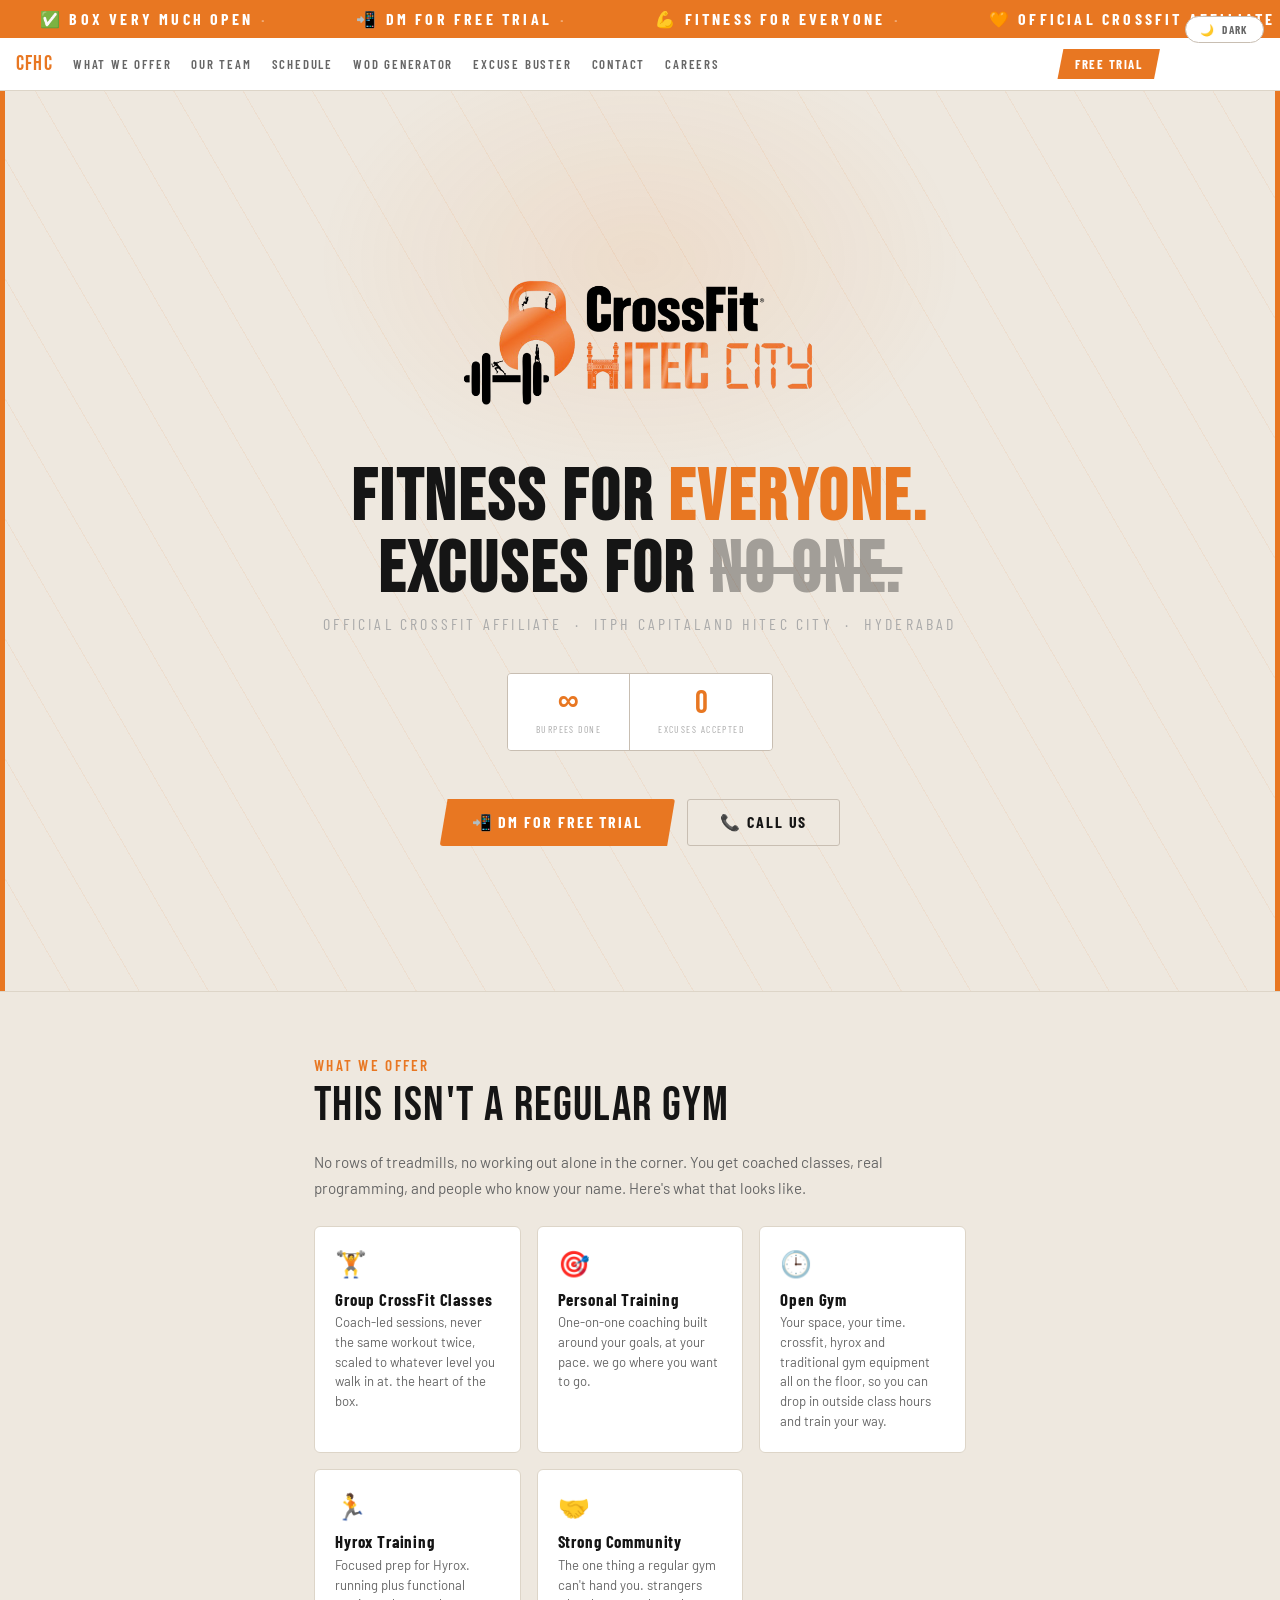
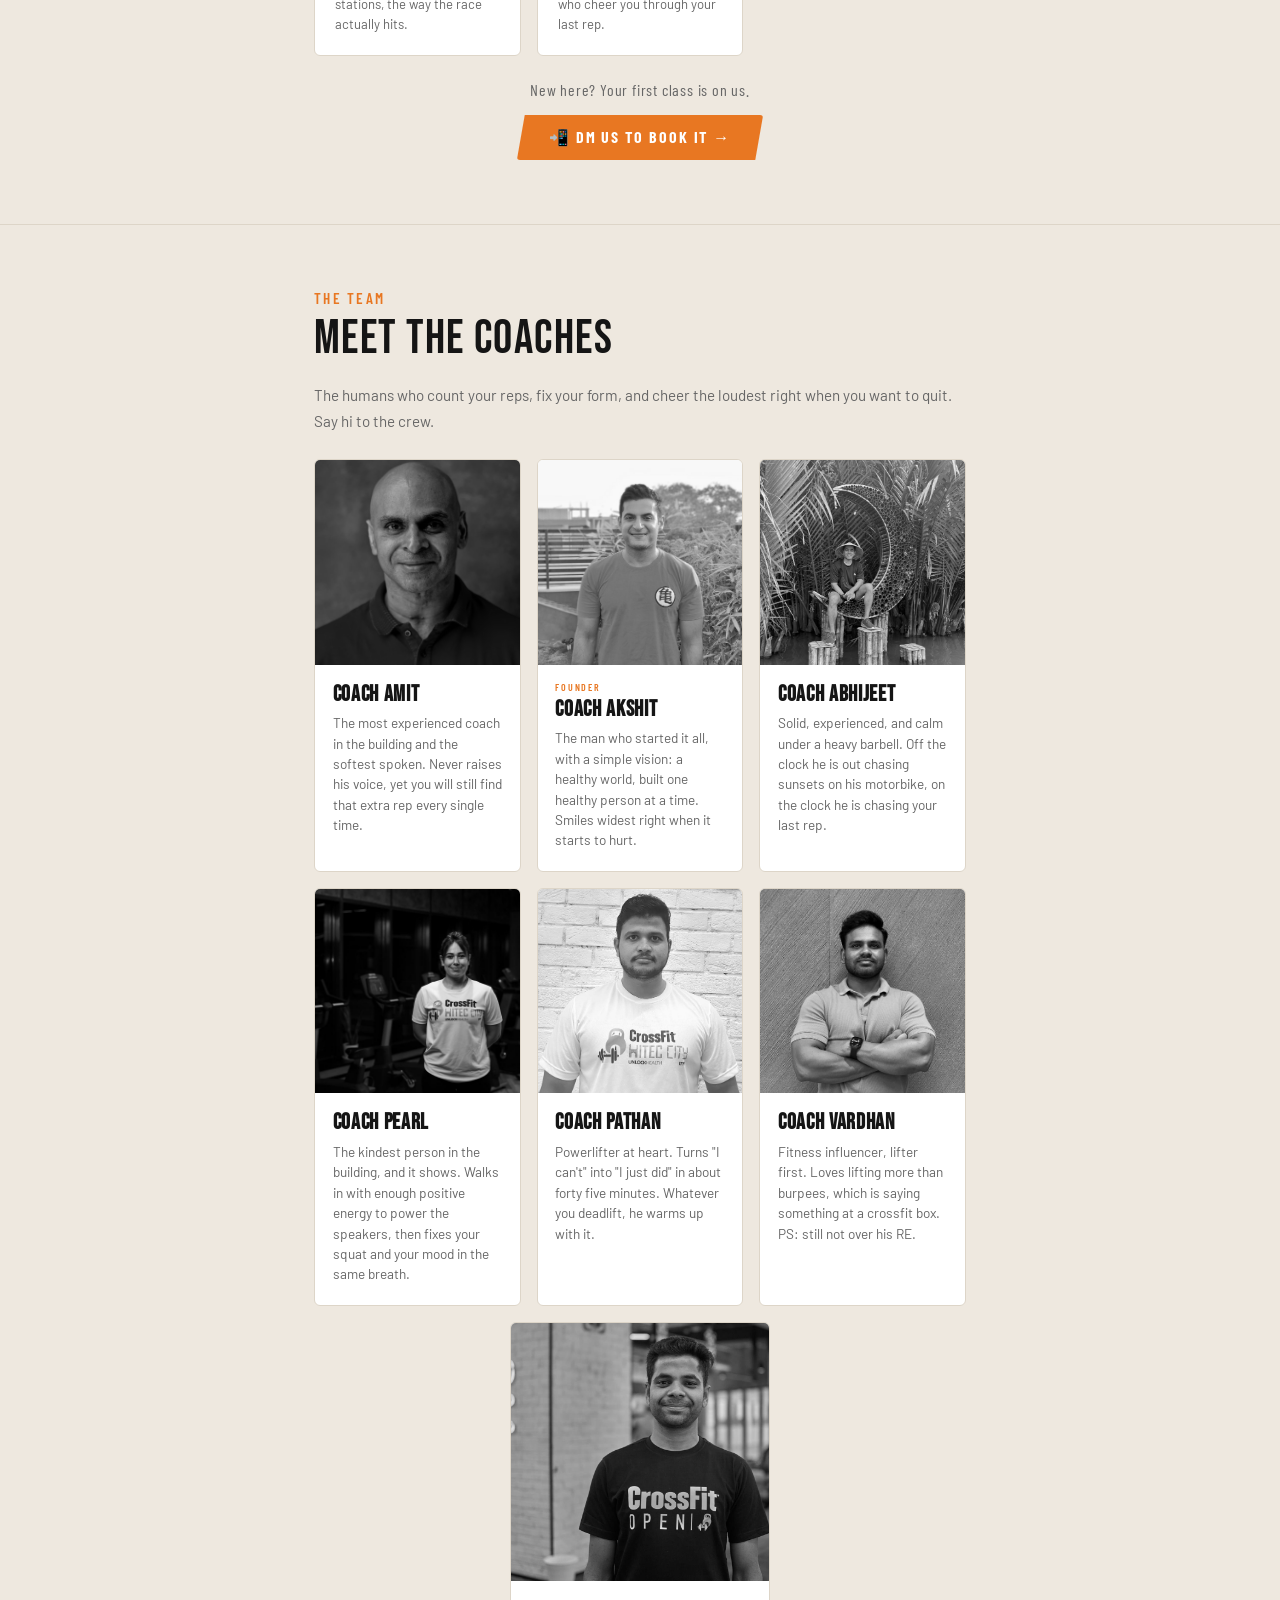
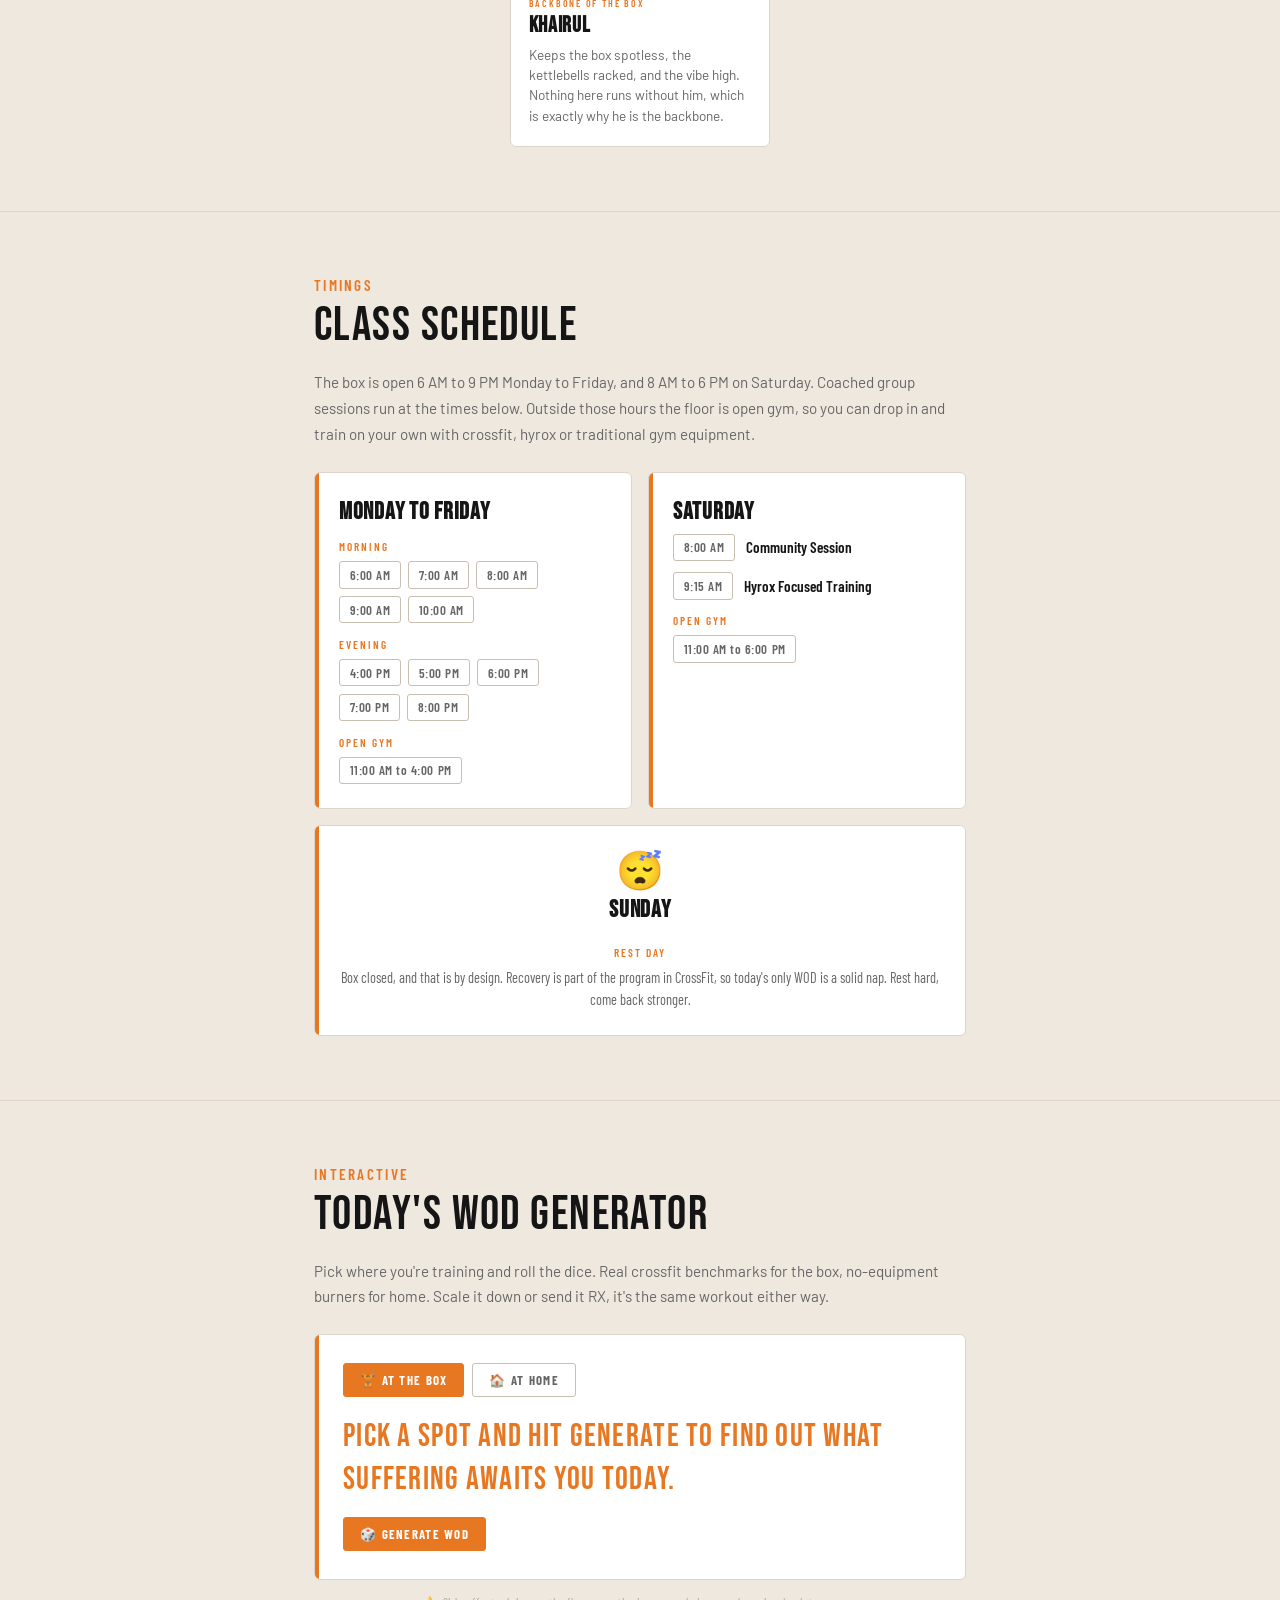
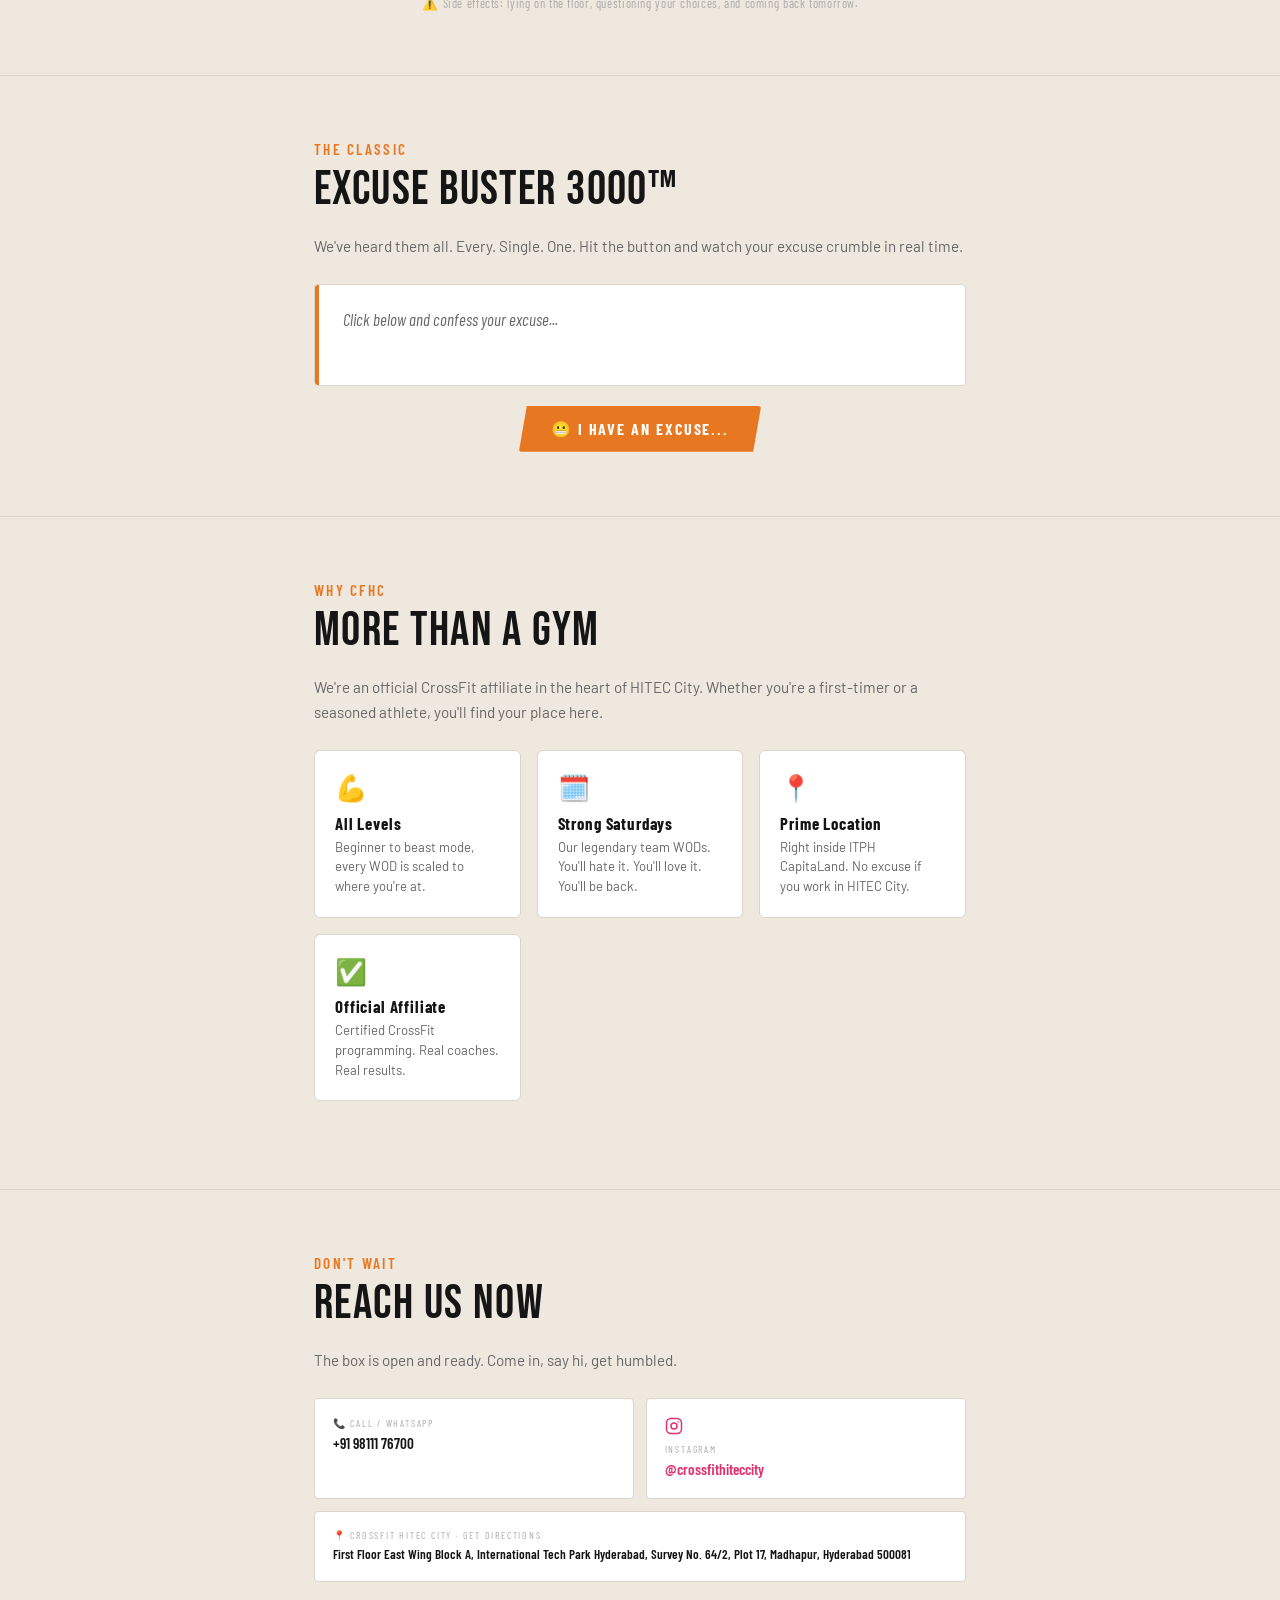
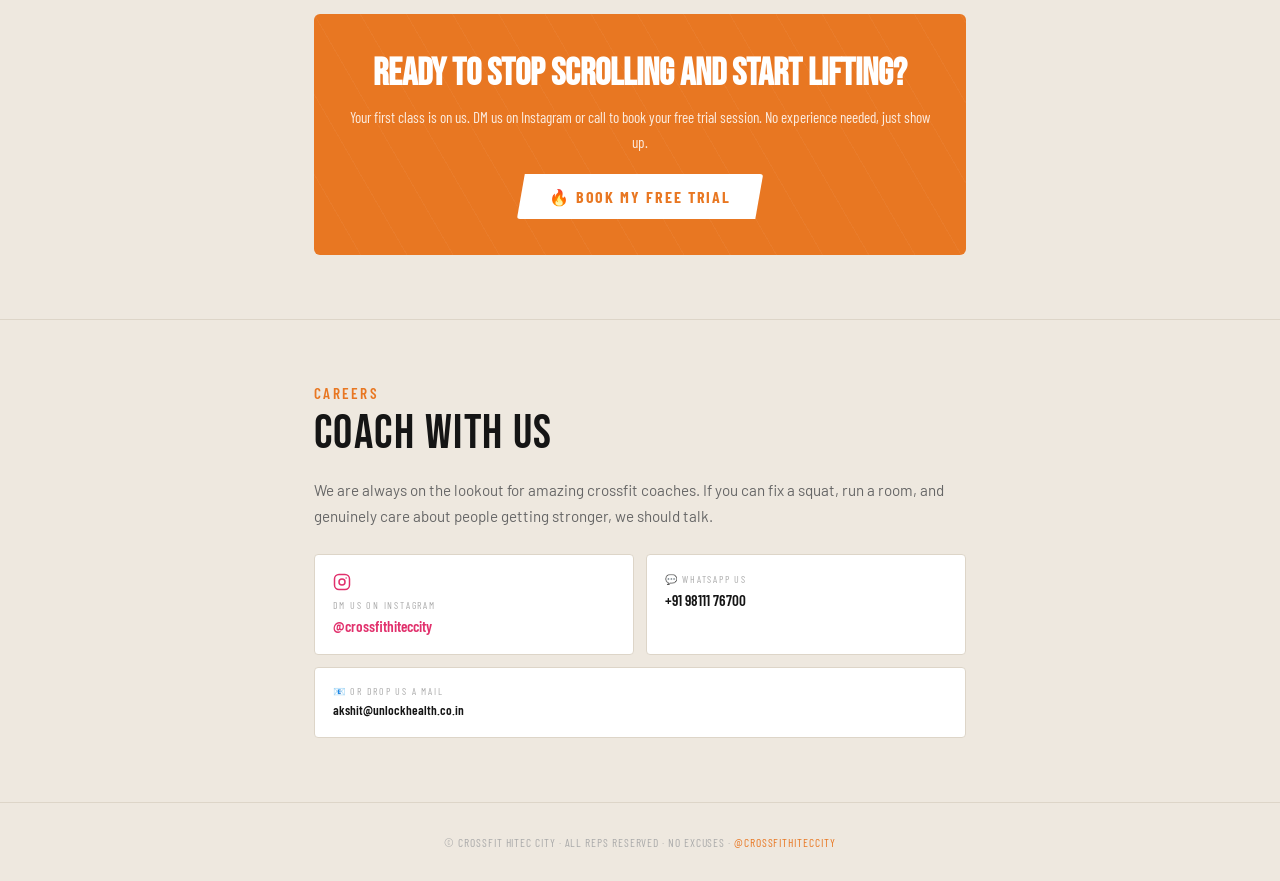
==== index.html @ c4a65413 "improve the wod generator with home vs gym and real workouts moved the workout data into its own con" ====
<!DOCTYPE html>
<html lang="en" data-theme="dark">
<head>
  <meta charset="UTF-8"/>
  <meta name="viewport" content="width=device-width, initial-scale=1.0"/>
  <title>CrossFit HITEC City</title>
  <meta name="description" content="CrossFit HITEC City is a CrossFit gym in Madhapur, Hyderabad and an official CrossFit affiliate. Coached group classes, personal training, open gym and Hyrox training. Your first class is free."/>
  <meta name="theme-color" content="#E87722"/>
  <meta name="robots" content="index, follow"/>
  <link rel="canonical" href="https://crossfithiteccity.com/"/>

  <!-- open graph, this is what shows up when the link is shared on whatsapp, instagram, facebook etc -->
  <meta property="og:type" content="website"/>
  <meta property="og:site_name" content="CrossFit HITEC City"/>
  <meta property="og:title" content="CrossFit HITEC City"/>
  <meta property="og:description" content="Official CrossFit affiliate in HITEC City, Hyderabad. Coached classes, personal training, open gym and Hyrox. Your first class is on us."/>
  <meta property="og:url" content="https://crossfithiteccity.com/"/>
  <meta property="og:image" content="https://crossfithiteccity.com/og-image.png"/>
  <meta property="og:image:width" content="1200"/>
  <meta property="og:image:height" content="630"/>
  <meta property="og:image:alt" content="CrossFit HITEC City logo with the tagline fitness for everyone, excuses for no one."/>

  <!-- twitter uses its own tags for the same thing -->
  <meta name="twitter:card" content="summary_large_image"/>
  <meta name="twitter:title" content="CrossFit HITEC City"/>
  <meta name="twitter:description" content="Official CrossFit affiliate in HITEC City, Hyderabad. Your first class is on us."/>
  <meta name="twitter:image" content="https://crossfithiteccity.com/og-image.png"/>

  <!-- favicons, the little icon in the browser tab -->
  <link rel="icon" href="favicon.ico" sizes="any"/>
  <link rel="icon" type="image/png" sizes="32x32" href="favicon-32.png"/>
  <link rel="apple-touch-icon" href="apple-touch-icon.png"/>

  <link href="https://fonts.googleapis.com/css2?family=Bebas+Neue&family=Barlow+Condensed:ital,wght@0,400;0,600;0,700;1,700&family=Barlow:wght@400;500&display=swap" rel="stylesheet"/>
  <!-- the ?v= number busts browser caches, bump it whenever css or js changes -->
  <link rel="stylesheet" href="css/styles.css?v=4"/>

  <!-- structured data so search engines understand this is a crossfit gym in hyderabad, with the address, phone and hours -->
  <script type="application/ld+json">
  {
    "@context": "https://schema.org",
    "@type": "HealthClub",
    "name": "CrossFit HITEC City",
    "description": "CrossFit HITEC City is a CrossFit gym in Madhapur, Hyderabad and an official CrossFit affiliate. Coached group classes, personal training, open gym and Hyrox training.",
    "url": "https://crossfithiteccity.com/",
    "logo": "https://crossfithiteccity.com/logos/logo.png",
    "image": "https://crossfithiteccity.com/og-image.png",
    "telephone": "+919811176700",
    "sameAs": [
      "https://instagram.com/crossfithiteccity"
    ],
    "address": {
      "@type": "PostalAddress",
      "streetAddress": "First Floor East Wing Block A, International Tech Park Hyderabad, Survey No. 64/2, Plot 17, Madhapur",
      "addressLocality": "Hyderabad",
      "addressRegion": "Telangana",
      "postalCode": "500081",
      "addressCountry": "IN"
    },
    "hasMap": "https://share.google/ez5UWl0daaJvxQwB5",
    "areaServed": "Hyderabad",
    "openingHoursSpecification": [
      {
        "@type": "OpeningHoursSpecification",
        "dayOfWeek": ["Monday", "Tuesday", "Wednesday", "Thursday", "Friday"],
        "opens": "06:00",
        "closes": "21:00"
      },
      {
        "@type": "OpeningHoursSpecification",
        "dayOfWeek": ["Saturday"],
        "opens": "08:00",
        "closes": "18:00"
      }
    ]
  }
  </script>
</head>
<body>
<canvas id="confetti"></canvas>
<div id="drops"></div>

<button class="theme-btn" id="themeBtn"><span id="themeIcon">☀️</span><span id="themeLabel">Light</span></button>

<!-- ══ TICKER ══ -->
<div class="ticker-wrap">
  <div class="ticker" id="ticker">
    <!-- JS duplicates these for seamless loop -->
  </div>
</div>

<!-- ══ NAV ══ -->
<!-- sits under the ticker and sticks to the top while you scroll -->
<nav class="site-nav" aria-label="Site">
  <div class="nav-inner">
    <a class="nav-logo" href="#">CFHC</a>
    <a class="nav-link" href="#offer">What We Offer</a>
    <a class="nav-link" href="#coaches">Our Team</a>
    <a class="nav-link" href="#schedule">Schedule</a>
    <a class="nav-link" href="#wod">WOD Generator</a>
    <a class="nav-link" href="#excuses">Excuse Buster</a>
    <a class="nav-link" href="#contact">Contact</a>
    <a class="nav-link" href="#careers">Careers</a>
    <a class="nav-cta js-trial" href="https://instagram.com/crossfithiteccity" target="_blank" rel="noopener">Free Trial</a>
  </div>
</nav>

<!-- ══ HERO ══ -->
<div class="hero">
  <div class="hero-slash-left"></div>
  <div class="hero-slash-right"></div>

  <div class="hero-inner">
    <div class="logo-wrap">
      <img src="logos/logo_without_bg.png" alt="CrossFit HITEC City"/>
    </div>

    <h1 class="hero-tagline">
      Fitness For <span class="hi">Everyone.</span><br>
      Excuses For <span class="strike">No One.</span>
    </h1>
    <p class="hero-sub">Official CrossFit Affiliate &nbsp;·&nbsp; ITPH CapitaLand HITEC City &nbsp;·&nbsp; Hyderabad</p>

    <div class="stats-bar">
      <div class="stat-item"><div class="stat-num">∞</div><div class="stat-label">Burpees Done</div></div>
      <div class="stat-item"><div class="stat-num">0</div><div class="stat-label">Excuses Accepted</div></div>
    </div>

    <div class="cta-group">
      <a class="btn-primary js-trial" href="https://instagram.com/crossfithiteccity" target="_blank" rel="noopener">📲 DM for Free Trial</a>
      <a class="btn-secondary" href="tel:+919811176700">📞 Call Us</a>
    </div>
  </div>
</div>

<div class="section-divider"></div>

<!-- ══ WHAT WE OFFER ══ -->
<!-- real stuff we actually offer. keeps the "more than a regular gym" message up top. -->
<div class="section-wrap reveal" id="offer">
  <div class="section-label">What We Offer</div>
  <h2 class="section-title">This Isn't a Regular Gym</h2>
  <p class="section-body">No rows of treadmills, no working out alone in the corner. You get coached classes, real programming, and people who know your name. Here's what that looks like.</p>
  <div class="community-grid">
    <div class="community-card"><div class="emoji">🏋️</div><h4>Group CrossFit Classes</h4><p>Coach-led sessions, never the same workout twice, scaled to whatever level you walk in at. the heart of the box.</p></div>
    <div class="community-card"><div class="emoji">🎯</div><h4>Personal Training</h4><p>One-on-one coaching built around your goals, at your pace. we go where you want to go.</p></div>
    <div class="community-card"><div class="emoji">🕒</div><h4>Open Gym</h4><p>Your space, your time. crossfit, hyrox and traditional gym equipment all on the floor, so you can drop in outside class hours and train your way.</p></div>
    <div class="community-card"><div class="emoji">🏃</div><h4>Hyrox Training</h4><p>Focused prep for Hyrox. running plus functional stations, the way the race actually hits.</p></div>
    <div class="community-card"><div class="emoji">🤝</div><h4>Strong Community</h4><p>The one thing a regular gym can't hand you. strangers who cheer you through your last rep.</p></div>
  </div>
  <p style="font-size:1rem;color:var(--text2);font-family:'Barlow Condensed',sans-serif;letter-spacing:.05em;text-align:center;margin-top:1.5rem;margin-bottom:1rem">New here? Your first class is on us.</p>
  <div style="display:flex;justify-content:center">
    <a class="btn-primary js-trial" href="https://instagram.com/crossfithiteccity" target="_blank" rel="noopener">📲 DM us to book it →</a>
  </div>
</div>

<div class="section-divider"></div>

<!-- ══ COACHES ══ -->
<!-- the team. photos live in people/coaches, greyed out by default with colour on hover. -->
<div class="section-wrap reveal" id="coaches">
  <div class="section-label">The Team</div>
  <h2 class="section-title">Meet the Coaches</h2>
  <p class="section-body">The humans who count your reps, fix your form, and cheer the loudest right when you want to quit. Say hi to the crew.</p>
  <div class="coaches-grid">
    <div class="coach-card">
      <img class="coach-photo" src="people/coaches/Coach%20Amit.jpeg" alt="Coach Amit" loading="lazy"/>
      <div class="coach-info">
        <h4 class="coach-name">Coach Amit</h4>
        <p class="coach-about">The most experienced coach in the building and the softest spoken. Never raises his voice, yet you will still find that extra rep every single time.</p>
      </div>
    </div>
    <div class="coach-card">
      <img class="coach-photo" src="people/coaches/Coach%20Akshit.jpeg" alt="Coach Akshit" loading="lazy"/>
      <div class="coach-info">
        <div class="coach-tag">Founder</div>
        <h4 class="coach-name">Coach Akshit</h4>
        <p class="coach-about">The man who started it all, with a simple vision: a healthy world, built one healthy person at a time. Smiles widest right when it starts to hurt.</p>
      </div>
    </div>
    <div class="coach-card">
      <img class="coach-photo" src="people/coaches/Coach%20Abhijeet.jpeg" alt="Coach Abhijeet" loading="lazy"/>
      <div class="coach-info">
        <h4 class="coach-name">Coach Abhijeet</h4>
        <p class="coach-about">Solid, experienced, and calm under a heavy barbell. Off the clock he is out chasing sunsets on his motorbike, on the clock he is chasing your last rep.</p>
      </div>
    </div>
    <div class="coach-card">
      <img class="coach-photo" src="people/coaches/Coach%20Pearl.jpeg" alt="Coach Pearl" loading="lazy"/>
      <div class="coach-info">
        <h4 class="coach-name">Coach Pearl</h4>
        <p class="coach-about">The kindest person in the building, and it shows. Walks in with enough positive energy to power the speakers, then fixes your squat and your mood in the same breath.</p>
      </div>
    </div>
    <div class="coach-card">
      <img class="coach-photo" src="people/coaches/Coach%20Pathan.jpeg" alt="Coach Pathan" loading="lazy"/>
      <div class="coach-info">
        <h4 class="coach-name">Coach Pathan</h4>
        <p class="coach-about">Powerlifter at heart. Turns "I can't" into "I just did" in about forty five minutes. Whatever you deadlift, he warms up with it.</p>
      </div>
    </div>
    <div class="coach-card">
      <img class="coach-photo" src="people/coaches/Coach%20Vardhan.jpeg" alt="Coach Vardhan" loading="lazy"/>
      <div class="coach-info">
        <h4 class="coach-name">Coach Vardhan</h4>
        <p class="coach-about">Fitness influencer, lifter first. Loves lifting more than burpees, which is saying something at a crossfit box. PS: still not over his RE.</p>
      </div>
    </div>
  </div>
  <!-- one support staff, khairul, the backbone of the box -->
  <div class="backbone">
    <div class="coach-card">
      <img class="coach-photo" src="people/support-staff/Khairul.jpeg" alt="Khairul" loading="lazy"/>
      <div class="coach-info">
        <div class="coach-tag">Backbone of the Box</div>
        <h4 class="coach-name">Khairul</h4>
        <p class="coach-about">Keeps the box spotless, the kettlebells racked, and the vibe high. Nothing here runs without him, which is exactly why he is the backbone.</p>
      </div>
    </div>
  </div>
</div>

<div class="section-divider"></div>

<!-- ══ SCHEDULE ══ -->
<!-- the group session timings. box hours up top, then a card per day group. -->
<div class="section-wrap reveal" id="schedule">
  <div class="section-label">Timings</div>
  <h2 class="section-title">Class Schedule</h2>
  <p class="section-body">The box is open 6 AM to 9 PM Monday to Friday, and 8 AM to 6 PM on Saturday. Coached group sessions run at the times below. Outside those hours the floor is open gym, so you can drop in and train on your own with crossfit, hyrox or traditional gym equipment.</p>
  <div class="schedule-grid">
    <div class="sched-card">
      <h4 class="sched-day">Monday to Friday</h4>
      <div class="sched-block">Morning</div>
      <div class="time-pills">
        <span class="time-pill">6:00 AM</span>
        <span class="time-pill">7:00 AM</span>
        <span class="time-pill">8:00 AM</span>
        <span class="time-pill">9:00 AM</span>
        <span class="time-pill">10:00 AM</span>
      </div>
      <div class="sched-block">Evening</div>
      <div class="time-pills">
        <span class="time-pill">4:00 PM</span>
        <span class="time-pill">5:00 PM</span>
        <span class="time-pill">6:00 PM</span>
        <span class="time-pill">7:00 PM</span>
        <span class="time-pill">8:00 PM</span>
      </div>
      <div class="sched-block">Open Gym</div>
      <div class="time-pills"><span class="time-pill">11:00 AM to 4:00 PM</span></div>
    </div>
    <div class="sched-card">
      <h4 class="sched-day">Saturday</h4>
      <div class="sched-session"><span class="time-pill">8:00 AM</span><span class="sched-session-name">Community Session</span></div>
      <div class="sched-session"><span class="time-pill">9:15 AM</span><span class="sched-session-name">Hyrox Focused Training</span></div>
      <div class="sched-block">Open Gym</div>
      <div class="time-pills"><span class="time-pill">11:00 AM to 6:00 PM</span></div>
    </div>
    <div class="sched-card sched-card--rest">
      <div class="sched-rest-emoji">😴</div>
      <h4 class="sched-day">Sunday</h4>
      <div class="sched-block">Rest Day</div>
      <p class="sched-rest-text">Box closed, and that is by design. Recovery is part of the program in CrossFit, so today's only WOD is a solid nap. Rest hard, come back stronger.</p>
    </div>
  </div>
</div>

<div class="section-divider"></div>

<!-- ══ WOD GENERATOR ══ -->
<div class="section-wrap reveal" id="wod">
  <div class="section-label">Interactive</div>
  <h2 class="section-title">Today's WOD Generator</h2>
  <p class="section-body">Pick where you're training and roll the dice. Real crossfit benchmarks for the box, no-equipment burners for home. Scale it down or send it RX, it's the same workout either way.</p>
  <div class="wod-card">
    <div class="wod-toggle" role="group" aria-label="Where are you training">
      <button class="wod-btn mode-btn hot" data-mode="gym">🏋️ At the Box</button>
      <button class="wod-btn mode-btn" data-mode="home">🏠 At Home</button>
    </div>
    <div class="wod-display" id="wodDisplay">Pick a spot and hit generate to find out what suffering awaits you today.</div>
    <div class="wod-meta" id="wodMeta"></div>
    <div class="wod-actions">
      <button class="wod-btn hot" id="genBtn">🎲 Generate WOD</button>
      <div class="wod-level" id="wodLevel" style="display:none" role="group" aria-label="Difficulty">
        <button class="wod-btn level-btn" data-level="scaled">📉 Scaled</button>
        <button class="wod-btn level-btn hot" data-level="rx">💀 RX</button>
      </div>
    </div>
  </div>
  <p style="font-size:.78rem;color:var(--text3);font-family:'Barlow Condensed',sans-serif;letter-spacing:.05em;text-align:center">⚠️ Side effects: lying on the floor, questioning your choices, and coming back tomorrow.</p>
</div>

<div class="section-divider"></div>

<!-- ══ EXCUSE BUSTER ══ -->
<div class="section-wrap reveal" id="excuses">
  <div class="section-label">The Classic</div>
  <h2 class="section-title">Excuse Buster 3000™</h2>
  <p class="section-body">We've heard them all. Every. Single. One. Hit the button and watch your excuse crumble in real time.</p>
  <div class="excuse-card">
    <div class="excuse-text" id="excuseText">Click below and confess your excuse...</div>
    <div class="reply-text" id="replyText"></div>
  </div>
  <div style="display:flex;justify-content:center">
    <button class="btn-primary" onclick="bustExcuse()">😬 I have an excuse...</button>
  </div>
</div>

<div class="section-divider"></div>

<!-- ══ COMMUNITY ══ -->
<div class="section-wrap reveal">
  <div class="section-label">Why CFHC</div>
  <h2 class="section-title">More Than a Gym</h2>
  <p class="section-body">We're an official CrossFit affiliate in the heart of HITEC City. Whether you're a first-timer or a seasoned athlete, you'll find your place here.</p>
  <div class="community-grid">
    <div class="community-card"><div class="emoji">💪</div><h4>All Levels</h4><p>Beginner to beast mode, every WOD is scaled to where you're at.</p></div>
    <div class="community-card"><div class="emoji">🗓️</div><h4>Strong Saturdays</h4><p>Our legendary team WODs. You'll hate it. You'll love it. You'll be back.</p></div>
    <div class="community-card"><div class="emoji">📍</div><h4>Prime Location</h4><p>Right inside ITPH CapitaLand. No excuse if you work in HITEC City.</p></div>
    <div class="community-card"><div class="emoji">✅</div><h4>Official Affiliate</h4><p>Certified CrossFit programming. Real coaches. Real results.</p></div>
  </div>
</div>

<div class="section-divider"></div>

<!-- ══ CONTACT ══ -->
<div class="section-wrap reveal" id="contact">
  <div class="section-label">Don't Wait</div>
  <h2 class="section-title">Reach Us Now</h2>
  <p class="section-body">The box is open and ready. Come in, say hi, get humbled.</p>
  <div class="contact-grid">
    <a class="contact-card" href="tel:+919811176700"><div class="cc-label">📞 Call / WhatsApp</div><div class="cc-value">+91 98111 76700</div></a>
    <a class="contact-card ig" href="https://instagram.com/crossfithiteccity" target="_blank" rel="noopener">
      <svg class="ig-icon" viewBox="0 0 24 24" fill="none"><rect x="2" y="2" width="20" height="20" rx="6" stroke="#E1306C" stroke-width="2"/><circle cx="12" cy="12" r="4" stroke="#E1306C" stroke-width="2"/><circle cx="17.5" cy="6.5" r="1" fill="#E1306C"/></svg>
      <div class="cc-label">Instagram</div><div class="cc-value">@crossfithiteccity</div>
    </a>
    <a class="contact-card full" href="https://share.google/ez5UWl0daaJvxQwB5" target="_blank" rel="noopener"><div class="cc-label">📍 CrossFit HITEC City · Get Directions</div><div class="cc-value">First Floor East Wing Block A, International Tech Park Hyderabad, Survey No. 64/2, Plot 17, Madhapur, Hyderabad 500081</div></a>
  </div>

  <div class="trial-box">
    <h3>Ready to Stop Scrolling and Start Lifting?</h3>
    <p>Your first class is on us. DM us on Instagram or call to book your free trial session. No experience needed, just show up.</p>
    <a class="btn-white js-trial" href="https://instagram.com/crossfithiteccity" target="_blank" rel="noopener" onclick="fireConfetti()">🔥 Book My Free Trial</a>
  </div>
</div>

<div class="section-divider"></div>

<!-- ══ CAREERS ══ -->
<div class="section-wrap reveal" id="careers">
  <div class="section-label">Careers</div>
  <h2 class="section-title">Coach With Us</h2>
  <p class="section-body">We are always on the lookout for amazing crossfit coaches. If you can fix a squat, run a room, and genuinely care about people getting stronger, we should talk.</p>
  <div class="contact-grid">
    <a class="contact-card ig" href="https://instagram.com/crossfithiteccity" target="_blank" rel="noopener">
      <svg class="ig-icon" viewBox="0 0 24 24" fill="none"><rect x="2" y="2" width="20" height="20" rx="6" stroke="#E1306C" stroke-width="2"/><circle cx="12" cy="12" r="4" stroke="#E1306C" stroke-width="2"/><circle cx="17.5" cy="6.5" r="1" fill="#E1306C"/></svg>
      <div class="cc-label">DM us on Instagram</div><div class="cc-value">@crossfithiteccity</div>
    </a>
    <a class="contact-card" href="https://wa.me/919811176700"><div class="cc-label">💬 WhatsApp us</div><div class="cc-value">+91 98111 76700</div></a>
    <a class="contact-card full" href="mailto:akshit@unlockhealth.co.in"><div class="cc-label">📧 Or drop us a mail</div><div class="cc-value">akshit@unlockhealth.co.in</div></a>
  </div>
</div>

<footer>© CrossFit HITEC City · All Reps Reserved · No Excuses · <a href="https://instagram.com/crossfithiteccity" target="_blank">@crossfithiteccity</a></footer>

<!-- ══ TRIAL MODAL ══ -->
<!-- pops up when any free trial button is clicked, lets people pick instagram or whatsapp -->
<div class="modal-overlay" id="trialModal" hidden>
  <div class="modal-card">
    <button class="modal-close" aria-label="Close">✕</button>
    <h3>Book Your Free Trial</h3>
    <p>Pick whichever is easier. We reply on both, fast.</p>
    <a class="modal-btn ig" href="https://instagram.com/crossfithiteccity" target="_blank" rel="noopener">📲 DM on Instagram</a>
    <a class="modal-btn wa" href="https://wa.me/919811176700?text=Hi!%20I%20want%20to%20book%20my%20free%20trial%20class%20at%20CrossFit%20HITEC%20City." target="_blank" rel="noopener">💬 WhatsApp Us</a>
  </div>
</div>

<script src="js/wods.js?v=1"></script>
<script src="js/main.js?v=3"></script>
</body>
</html>
---- css/styles.css ----
*,*::before,*::after{box-sizing:border-box;margin:0;padding:0}

:root{--orange:#E87722;--orange-dim:rgba(232,119,34,0.18);--orange-glow:rgba(232,119,34,0.10)}

[data-theme="dark"]{
  --bg:#070707;--bg2:#111;--bg3:#181818;
  --border:#222;--border2:#333;
  --text:#F2F2F2;--text2:#888;--text3:#444;
  /* subtle pale panel behind logo so it reads on dark backgrounds */
  --logo-wrap-bg:linear-gradient(180deg, rgba(255,255,255,0.07), rgba(255,255,255,0.035));
  --logo-wrap-border:rgba(255,255,255,0.09);
  --logo-wrap-r:6px;
  --card-hover-bg:rgba(232,119,34,0.07);
  --ticker-bg:#E87722;--ticker-text:#fff;
  --slash-color:rgba(232,119,34,0.06);
  --orange-glow:rgba(232,119,34,0.18);
}
[data-theme="light"]{
  --bg:#EEE8DF;--bg2:#fff;--bg3:#f5f0ea;
  --border:#DDD5C8;--border2:#C8BEB2;
  --text:#151515;--text2:#666;--text3:#AAA;
  --logo-wrap-bg:transparent;--logo-wrap-r:14px;
  --card-hover-bg:rgba(232,119,34,0.06);
  --ticker-bg:#E87722;--ticker-text:#fff;
  --slash-color:rgba(232,119,34,0.08);
}

html{scroll-behavior:smooth}
body{background:var(--bg);color:var(--text);font-family:'Barlow',sans-serif;min-height:100vh;overflow-x:hidden;transition:background .3s,color .3s}

/* ── THEME BTN ── */
.theme-btn{position:fixed;top:1rem;right:1rem;z-index:300;background:var(--bg2);border:1px solid var(--border2);border-radius:50px;padding:.35rem .9rem;cursor:pointer;display:flex;align-items:center;gap:.4rem;font-family:'Barlow Condensed',sans-serif;font-size:.7rem;font-weight:700;letter-spacing:.12em;text-transform:uppercase;color:var(--text2);transition:border-color .2s,color .2s,background .3s}
.theme-btn:hover{border-color:var(--orange);color:var(--orange)}

/* ── NAV ── */
/* sits under the ticker and sticks to the top of the screen while you scroll.
   the floating theme button sits on top of it, so the inner row leaves room on the right */
.site-nav{position:sticky;top:0;z-index:250;background:var(--bg2);border-bottom:1px solid var(--border);transition:background .3s,border-color .3s}
.nav-inner{display:flex;align-items:center;gap:1.25rem;padding:.7rem 1rem;padding-right:7.5rem;overflow-x:auto;white-space:nowrap;-webkit-overflow-scrolling:touch;scrollbar-width:none}
.nav-inner::-webkit-scrollbar{display:none}
.nav-logo{font-family:'Bebas Neue',sans-serif;font-size:1.3rem;line-height:1;color:var(--orange);text-decoration:none;letter-spacing:.06em}
.nav-link{font-family:'Barlow Condensed',sans-serif;font-size:.8rem;font-weight:600;letter-spacing:.14em;text-transform:uppercase;color:var(--text2);text-decoration:none;transition:color .2s}
.nav-link:hover{color:var(--orange)}
.nav-cta{margin-left:auto;background:var(--orange);color:#fff;font-family:'Barlow Condensed',sans-serif;font-size:.8rem;font-weight:700;letter-spacing:.12em;text-transform:uppercase;padding:.45rem 1.1rem;text-decoration:none;clip-path:polygon(6px 0%,100% 0%,calc(100% - 6px) 100%,0% 100%);transition:background .2s}
.nav-cta:hover{background:#c45e0e}

/* ── TICKER ── */
.ticker-wrap{background:var(--ticker-bg);overflow:hidden;width:100%;padding:.55rem 0;position:relative;z-index:10}
.ticker{display:flex;width:max-content;animation:ticker-scroll 45s linear infinite}
.ticker-item{font-family:'Barlow Condensed',sans-serif;font-size:1rem;font-weight:700;letter-spacing:.2em;text-transform:uppercase;color:var(--ticker-text);padding:0 2.5rem;white-space:nowrap}
.ticker-sep{color:rgba(255,255,255,0.4);padding:0 .5rem}
@keyframes ticker-scroll{0%{transform:translateX(0)}100%{transform:translateX(-50%)}}

/* ── HERO ── */
.hero{min-height:100vh;display:flex;flex-direction:column;align-items:center;justify-content:center;padding:5rem 1.5rem 4rem;text-align:center;position:relative;overflow:hidden}

/* diagonal slash bg */
.hero::before{content:'';position:absolute;inset:0;background:repeating-linear-gradient(60deg,var(--slash-color) 0px,var(--slash-color) 1px,transparent 1px,transparent 60px);pointer-events:none;z-index:0}
/* orange glow blob */
.hero::after{content:'';position:absolute;top:-10%;left:50%;transform:translateX(-50%);width:760px;height:520px;background:radial-gradient(ellipse,var(--orange-glow) 0%,transparent 60%);pointer-events:none;z-index:0}

/* orange side-slash accent */
.hero-slash-left{position:absolute;left:0;top:0;bottom:0;width:5px;background:var(--orange);z-index:1}
.hero-slash-right{position:absolute;right:0;top:0;bottom:0;width:5px;background:var(--orange);z-index:1}

.hero-inner{position:relative;z-index:2;display:flex;flex-direction:column;align-items:center}

.logo-wrap{width:min(420px,85vw);margin-bottom:2rem;background:var(--logo-wrap-bg);border-radius:var(--logo-wrap-r);padding:.5rem;transition:background .3s,border-radius .3s}
.logo-wrap{border:1px solid var(--logo-wrap-border);box-shadow:none;display:inline-block}
.logo-wrap img{width:100%;height:auto;display:block;filter:none;transition:transform .25s}
/* removed shadows; keep subtle hover lift if desired */
.logo-wrap:hover img{transform:translateY(-3px);filter:none}


.hero-tagline{font-family:'Bebas Neue',sans-serif;font-size:clamp(2.2rem,7vw,4.5rem);letter-spacing:.04em;color:var(--text);margin-bottom:.4rem;line-height:1}
.hero-tagline .hi{color:var(--orange)}
.hero-tagline .strike{text-decoration:line-through;opacity:.35}

.hero-sub{font-family:'Barlow Condensed',sans-serif;font-size:clamp(.8rem,2vw,1rem);letter-spacing:.2em;text-transform:uppercase;color:var(--text3);margin-bottom:2.5rem}

/* ── STATS ── */
.stats-bar{display:flex;gap:0;flex-wrap:wrap;justify-content:center;margin-bottom:3rem;border:1px solid var(--border2);border-radius:4px;overflow:hidden}
.stat-item{display:flex;flex-direction:column;align-items:center;gap:.2rem;padding:.9rem 1.75rem;border-right:1px solid var(--border2);background:var(--bg2);transition:background .3s}
.stat-item:last-child{border-right:none}
.stat-item:hover{background:var(--bg3)}
.stat-num{font-family:'Bebas Neue',sans-serif;font-size:2rem;color:var(--orange);line-height:1}
.stat-label{font-family:'Barlow Condensed',sans-serif;font-size:.6rem;letter-spacing:.15em;text-transform:uppercase;color:var(--text3)}
@media(max-width:480px){.stats-bar{border:none;gap:.5rem}.stat-item{border:1px solid var(--border2);border-radius:4px;padding:.75rem 1.25rem}.stat-item:last-child{border-right:1px solid var(--border2)}}

/* ── CTA ── */
.cta-group{display:flex;gap:.75rem;flex-wrap:wrap;justify-content:center}
.btn-primary{background:var(--orange);color:#fff;font-family:'Barlow Condensed',sans-serif;font-size:1rem;font-weight:700;letter-spacing:.12em;text-transform:uppercase;padding:.8rem 2rem;border-radius:3px;text-decoration:none;border:none;cursor:pointer;transition:background .2s,transform .15s;display:inline-flex;align-items:center;gap:.5rem;clip-path:polygon(8px 0%,100% 0%,calc(100% - 8px) 100%,0% 100%)}
.btn-primary:hover{background:#c45e0e;transform:translateY(-2px)}
.btn-secondary{background:transparent;color:var(--text);border:1px solid var(--border2);font-family:'Barlow Condensed',sans-serif;font-size:1rem;font-weight:700;letter-spacing:.12em;text-transform:uppercase;padding:.8rem 2rem;border-radius:3px;text-decoration:none;cursor:pointer;transition:border-color .2s,color .2s,transform .15s;display:inline-flex;align-items:center;gap:.5rem}
.btn-secondary:hover{border-color:var(--orange);color:var(--orange);transform:translateY(-2px)}

/* ── SECTION ── */
/* scroll-margin keeps anchored sections from hiding under the fixed nav */
.section-wrap{padding:4rem 1.5rem;max-width:700px;margin:0 auto;scroll-margin-top:56px}
.section-label{font-family:'Barlow Condensed',sans-serif;font-size:clamp(.85rem,2.2vw,.95rem);font-weight:600;letter-spacing:.15em;text-transform:uppercase;color:var(--orange);margin-bottom:.5rem}
/* weight 400 because the titles are real h2s now and bebas has no bold, so the browser would fake one */
.section-title{font-family:'Bebas Neue',sans-serif;font-weight:400;font-size:clamp(2rem,6vw,3rem);letter-spacing:.03em;line-height:1;margin-bottom:1.25rem}
.section-body{color:var(--text2);font-size:.95rem;line-height:1.7;margin-bottom:1.5rem}
.section-divider{width:100%;height:1px;background:var(--border);margin:0}

/* ── WOD GENERATOR ── */
.wod-card{background:var(--bg2);border:1px solid var(--border);border-radius:6px;padding:1.75rem;margin-bottom:1rem;transition:background .3s,border-color .3s;position:relative;overflow:hidden}
.wod-card::before{content:'';position:absolute;left:0;top:0;bottom:0;width:4px;background:var(--orange)}
/* box vs home toggle sits above the workout */
.wod-toggle{display:flex;gap:.5rem;margin-bottom:1.1rem}
.wod-display{min-height:4rem;display:flex;flex-direction:column;justify-content:center;gap:.4rem;transition:opacity .2s}
/* the placeholder prompt (plain text, no spans) reads in bebas orange like a cue */
.wod-display{font-family:'Bebas Neue',sans-serif;font-size:clamp(1.4rem,4vw,2rem);color:var(--orange);letter-spacing:.04em;line-height:1.35}
.wod-name{font-family:'Bebas Neue',sans-serif;font-size:clamp(1.5rem,4.5vw,2.1rem);color:var(--orange);letter-spacing:.04em;line-height:1}
.wod-format{font-family:'Barlow Condensed',sans-serif;font-size:.78rem;font-weight:600;letter-spacing:.14em;text-transform:uppercase;color:var(--text2)}
.wod-moves{font-family:'Barlow',sans-serif;font-size:1rem;color:var(--text);line-height:1.5}
.wod-meta{margin-top:.75rem;font-family:'Barlow Condensed',sans-serif;font-size:.8rem;letter-spacing:.1em;color:var(--text2);text-transform:uppercase}
.wod-meta span{color:var(--orange);margin-right:.5rem}
.wod-actions{display:flex;gap:.6rem;margin-top:1rem;flex-wrap:wrap;align-items:center}
.wod-level{display:inline-flex;gap:.5rem}
.wod-btn{background:transparent;border:1px solid var(--border2);color:var(--text2);font-family:'Barlow Condensed',sans-serif;font-size:.8rem;font-weight:700;letter-spacing:.1em;text-transform:uppercase;padding:.5rem 1rem;border-radius:3px;cursor:pointer;transition:all .2s}
.wod-btn:hover{border-color:var(--orange);color:var(--orange)}
.wod-btn.hot{background:var(--orange);border-color:var(--orange);color:#fff}

/* ── EXCUSE ── */
.excuse-card{background:var(--bg2);border:1px solid var(--border);border-radius:4px;padding:1.5rem 1.75rem;margin-bottom:1.25rem;transition:background .3s;position:relative;overflow:hidden}
.excuse-card::before{content:'';position:absolute;left:0;top:0;bottom:0;width:4px;background:#E87722}
.excuse-text{font-family:'Barlow Condensed',sans-serif;font-style:italic;font-size:1.05rem;color:var(--text2);margin-bottom:.75rem;min-height:2.5rem;transition:opacity .2s}
.reply-text{font-family:'Barlow Condensed',sans-serif;font-size:1.15rem;font-weight:700;color:var(--orange);transition:opacity .2s}

/* ── COMMUNITY ── */
.community-grid{display:grid;grid-template-columns:repeat(auto-fit,minmax(175px,1fr));gap:1rem;margin-bottom:1.5rem}
.community-card{background:var(--bg2);border:1px solid var(--border);border-radius:6px;padding:1.25rem;transition:border-color .2s,background .2s,transform .2s}
.community-card:hover{border-color:var(--orange);background:var(--card-hover-bg);transform:translateY(-3px)}
.community-card .emoji{font-size:1.6rem;margin-bottom:.6rem}
.community-card h4{font-family:'Barlow Condensed',sans-serif;font-size:1.05rem;font-weight:700;letter-spacing:.05em;color:var(--text);margin-bottom:.3rem}
.community-card p{font-size:.82rem;color:var(--text2);line-height:1.5}

/* ── SCHEDULE ── */
.schedule-grid{display:grid;grid-template-columns:repeat(auto-fit,minmax(240px,1fr));gap:1rem}
.sched-card{background:var(--bg2);border:1px solid var(--border);border-radius:6px;padding:1.5rem;position:relative;overflow:hidden;transition:background .3s,border-color .3s}
.sched-card::before{content:'';position:absolute;left:0;top:0;bottom:0;width:4px;background:var(--orange)}
.sched-day{font-family:'Bebas Neue',sans-serif;font-size:1.5rem;letter-spacing:.03em;color:var(--text);margin-bottom:.5rem}
.sched-block{font-family:'Barlow Condensed',sans-serif;font-size:.7rem;font-weight:600;letter-spacing:.18em;text-transform:uppercase;color:var(--orange);margin:.9rem 0 .5rem}
.time-pills{display:flex;flex-wrap:wrap;gap:.45rem}
.time-pill{font-family:'Barlow Condensed',sans-serif;font-size:.82rem;font-weight:600;letter-spacing:.04em;color:var(--text2);border:1px solid var(--border2);border-radius:3px;padding:.3rem .6rem;white-space:nowrap}
.sched-session{display:flex;align-items:center;gap:.7rem;margin-bottom:.7rem}
.sched-session-name{font-family:'Barlow Condensed',sans-serif;font-size:.95rem;font-weight:600;color:var(--text)}
.sched-rest-text{font-family:'Barlow Condensed',sans-serif;font-size:.9rem;color:var(--text2);line-height:1.5}
/* the rest day card is sparse, so span it full width on its own row and center it so it stays balanced */
.sched-card--rest{grid-column:1/-1;display:flex;flex-direction:column;align-items:center;justify-content:center;text-align:center}
.sched-rest-emoji{font-size:2.4rem;margin-bottom:.4rem;line-height:1}

/* ── COACHES ── */
.coaches-grid{display:grid;grid-template-columns:repeat(auto-fit,minmax(180px,1fr));gap:1rem}
.coach-card{background:var(--bg2);border:1px solid var(--border);border-radius:6px;overflow:hidden;transition:border-color .2s,transform .2s}
.coach-card:hover{border-color:var(--orange);transform:translateY(-3px)}
/* photos are a mixed bag, so crop them square and grey them out so the row looks like one set. colour comes back on hover */
.coach-photo{width:100%;aspect-ratio:1/1;object-fit:cover;object-position:center 28%;display:block;filter:grayscale(1);transition:filter .3s}
.coach-card:hover .coach-photo{filter:grayscale(0)}
.coach-info{padding:1rem 1.1rem 1.25rem}
.coach-name{font-family:'Bebas Neue',sans-serif;font-size:1.4rem;letter-spacing:.03em;color:var(--text);margin-bottom:.35rem}
.coach-about{font-size:.85rem;color:var(--text2);line-height:1.5}
/* small orange role tag, used for khairul the backbone */
.coach-tag{font-family:'Barlow Condensed',sans-serif;font-size:.62rem;font-weight:600;letter-spacing:.18em;text-transform:uppercase;color:var(--orange);margin-bottom:.2rem}
/* one support staff, so show him as a single centered card under the coaches */
.backbone{display:flex;justify-content:center;margin-top:1rem}
.backbone .coach-card{width:100%;max-width:260px}

/* ── CONTACT ── */
.contact-grid{display:grid;grid-template-columns:repeat(2,minmax(0,1fr));gap:.75rem}
@media(max-width:480px){.contact-grid{grid-template-columns:1fr}}
.contact-card{background:var(--bg2);border:1px solid var(--border);border-radius:4px;padding:1.1rem;text-decoration:none;display:flex;flex-direction:column;gap:.3rem;transition:border-color .2s,background .2s,transform .2s}
.contact-card:hover{border-color:var(--orange);background:var(--card-hover-bg);transform:translateY(-2px)}
.cc-label{font-family:'Barlow Condensed',sans-serif;font-size:.62rem;letter-spacing:.18em;text-transform:uppercase;color:var(--text3)}
.cc-value{font-family:'Barlow Condensed',sans-serif;font-size:.95rem;font-weight:600;color:var(--text);line-height:1.35;transition:color .3s}
.contact-card.ig:hover{border-color:#E1306C;background:rgba(225,48,108,.05)}
.contact-card.ig .cc-value{color:#E1306C}
.contact-card.full{grid-column:span 2}
@media(max-width:480px){.contact-card.full{grid-column:span 1}}
.contact-card.full .cc-value{font-size:.82rem}
.ig-icon{width:18px;height:18px;margin-bottom:.2rem}

/* ── FREE TRIAL BOX ── */
.trial-box{margin-top:2rem;background:var(--orange);border-radius:6px;padding:2.25rem;text-align:center;position:relative;overflow:hidden}
.trial-box::before{content:'';position:absolute;inset:0;background:repeating-linear-gradient(60deg,rgba(255,255,255,.04) 0,rgba(255,255,255,.04) 1px,transparent 1px,transparent 40px)}
.trial-box h3{font-family:'Bebas Neue',sans-serif;font-size:clamp(1.6rem,5vw,2.4rem);color:#fff;margin-bottom:.5rem;position:relative;z-index:1}
.trial-box p{font-family:'Barlow Condensed',sans-serif;font-size:.95rem;color:rgba(255,255,255,.85);margin-bottom:1.25rem;line-height:1.6;position:relative;z-index:1}
.btn-white{background:#fff;color:var(--orange);font-family:'Barlow Condensed',sans-serif;font-size:1rem;font-weight:700;letter-spacing:.12em;text-transform:uppercase;padding:.8rem 2rem;border-radius:3px;text-decoration:none;border:none;cursor:pointer;display:inline-flex;align-items:center;gap:.5rem;transition:transform .15s,box-shadow .15s;position:relative;z-index:1;clip-path:polygon(8px 0%,100% 0%,calc(100% - 8px) 100%,0% 100%)}
.btn-white:hover{transform:translateY(-2px);box-shadow:0 8px 24px rgba(0,0,0,.2)}

/* ── DROPS ── */
#drops{position:fixed;inset:0;pointer-events:none;z-index:0;overflow:hidden}
.drop{position:absolute;border-radius:50% 50% 50% 50%/60% 60% 40% 40%;background:var(--orange);opacity:0;animation:sweat var(--dur) ease-in var(--del) infinite}
@keyframes sweat{0%{opacity:0;transform:translateY(0)}10%{opacity:.07}100%{opacity:0;transform:translateY(110vh)}}

/* ── FOOTER ── */
footer{text-align:center;padding:2rem 1.5rem;font-family:'Barlow Condensed',sans-serif;font-size:.72rem;letter-spacing:.08em;text-transform:uppercase;color:var(--text3);border-top:1px solid var(--border);transition:border-color .3s,color .3s}
footer a{color:var(--orange);text-decoration:none}

/* ── TRIAL MODAL ── */
.modal-overlay{position:fixed;inset:0;background:rgba(0,0,0,.65);z-index:400;display:flex;align-items:center;justify-content:center;padding:1.5rem}
.modal-overlay[hidden]{display:none}
.modal-card{background:var(--bg2);border:1px solid var(--border2);border-radius:8px;padding:2rem;max-width:340px;width:100%;text-align:center;position:relative}
.modal-close{position:absolute;top:.6rem;right:.8rem;background:none;border:none;color:var(--text2);font-size:1.05rem;cursor:pointer;padding:.25rem}
.modal-close:hover{color:var(--orange)}
.modal-card h3{font-family:'Bebas Neue',sans-serif;font-size:1.9rem;letter-spacing:.03em;color:var(--text);margin-bottom:.35rem}
.modal-card p{font-family:'Barlow Condensed',sans-serif;font-size:.95rem;color:var(--text2);margin-bottom:1.4rem}
.modal-btn{display:flex;align-items:center;justify-content:center;gap:.5rem;width:100%;padding:.85rem;border-radius:4px;margin-bottom:.7rem;text-decoration:none;color:#fff;font-family:'Barlow Condensed',sans-serif;font-weight:700;letter-spacing:.1em;text-transform:uppercase;font-size:.95rem;transition:transform .15s,box-shadow .15s}
.modal-btn:hover{transform:translateY(-2px);box-shadow:0 6px 18px rgba(0,0,0,.25)}
.modal-btn.ig{background:#E1306C}
.modal-btn.wa{background:#25D366}
.modal-btn:last-child{margin-bottom:0}

/* ── REVEAL ── */
.reveal{opacity:0;transform:translateY(28px);transition:opacity .65s ease,transform .65s ease}
.reveal.visible{opacity:1;transform:none}

canvas#confetti{position:fixed;inset:0;pointer-events:none;z-index:400}
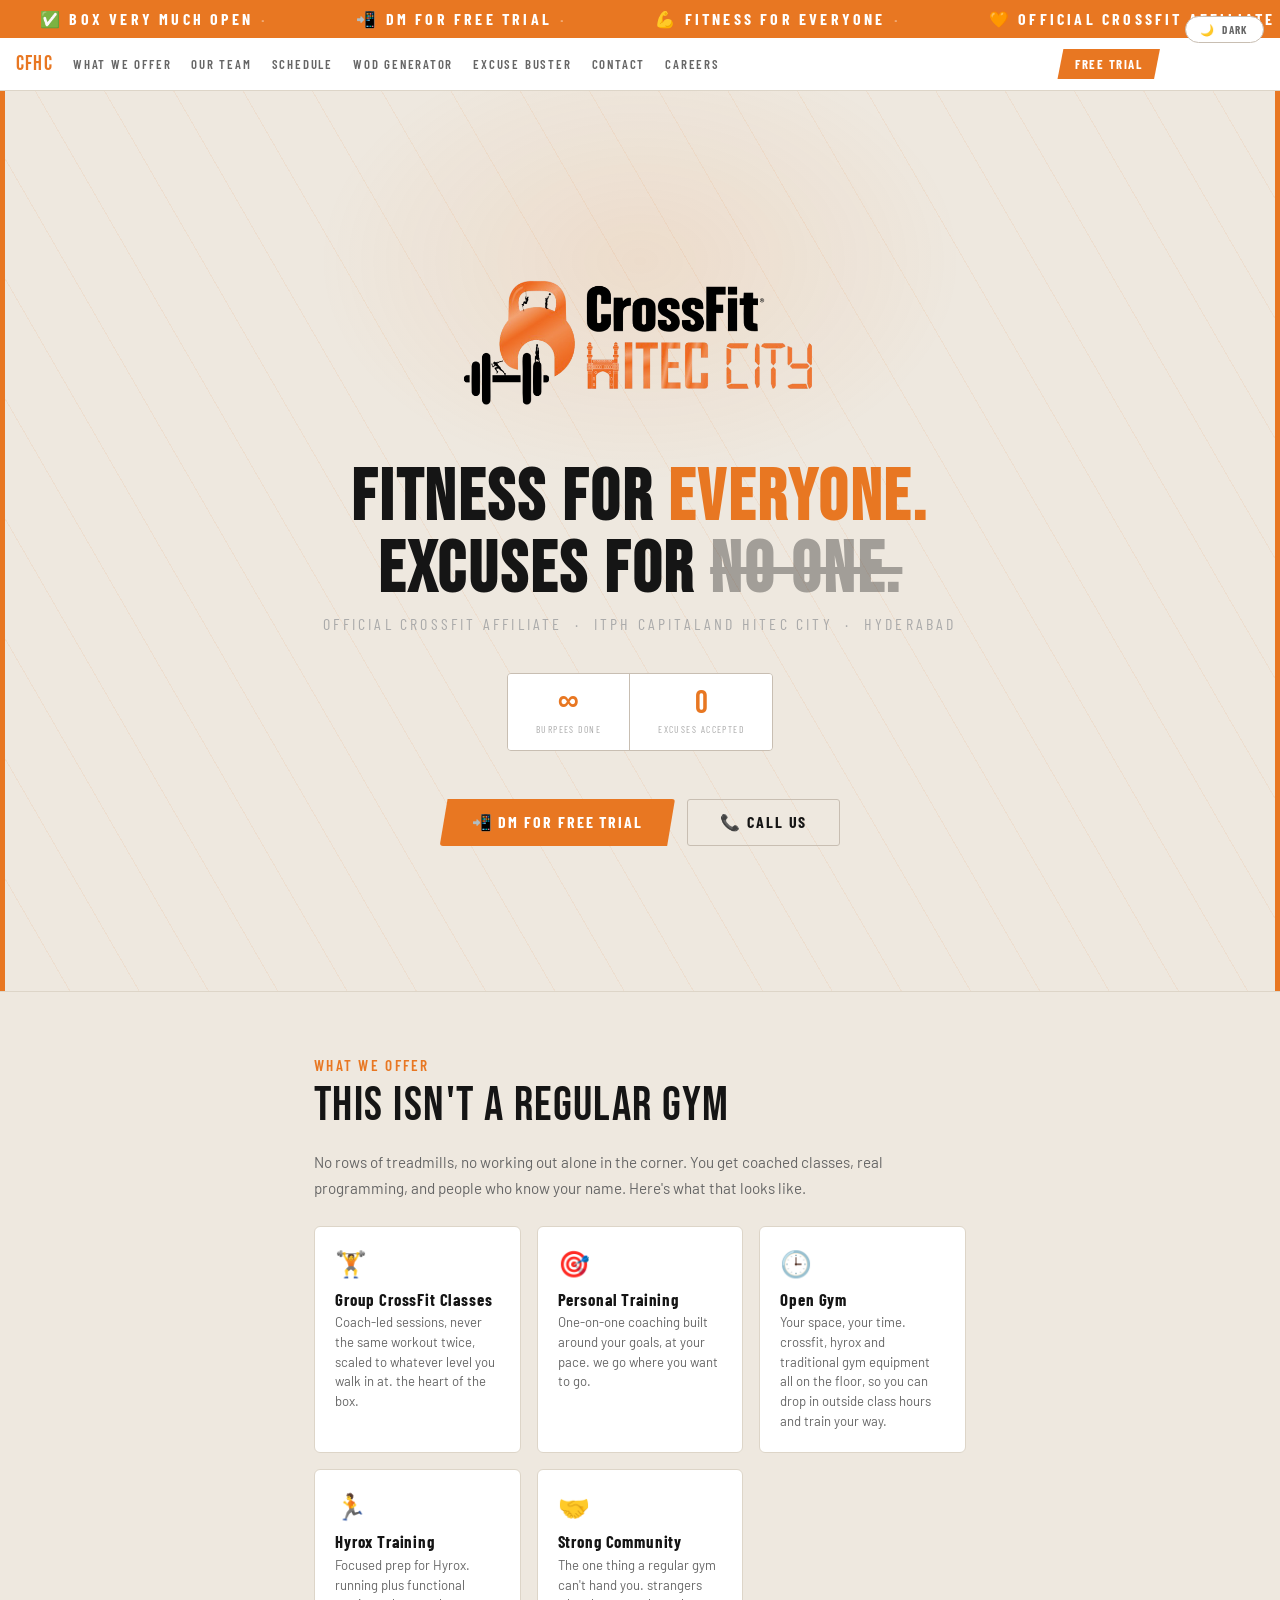
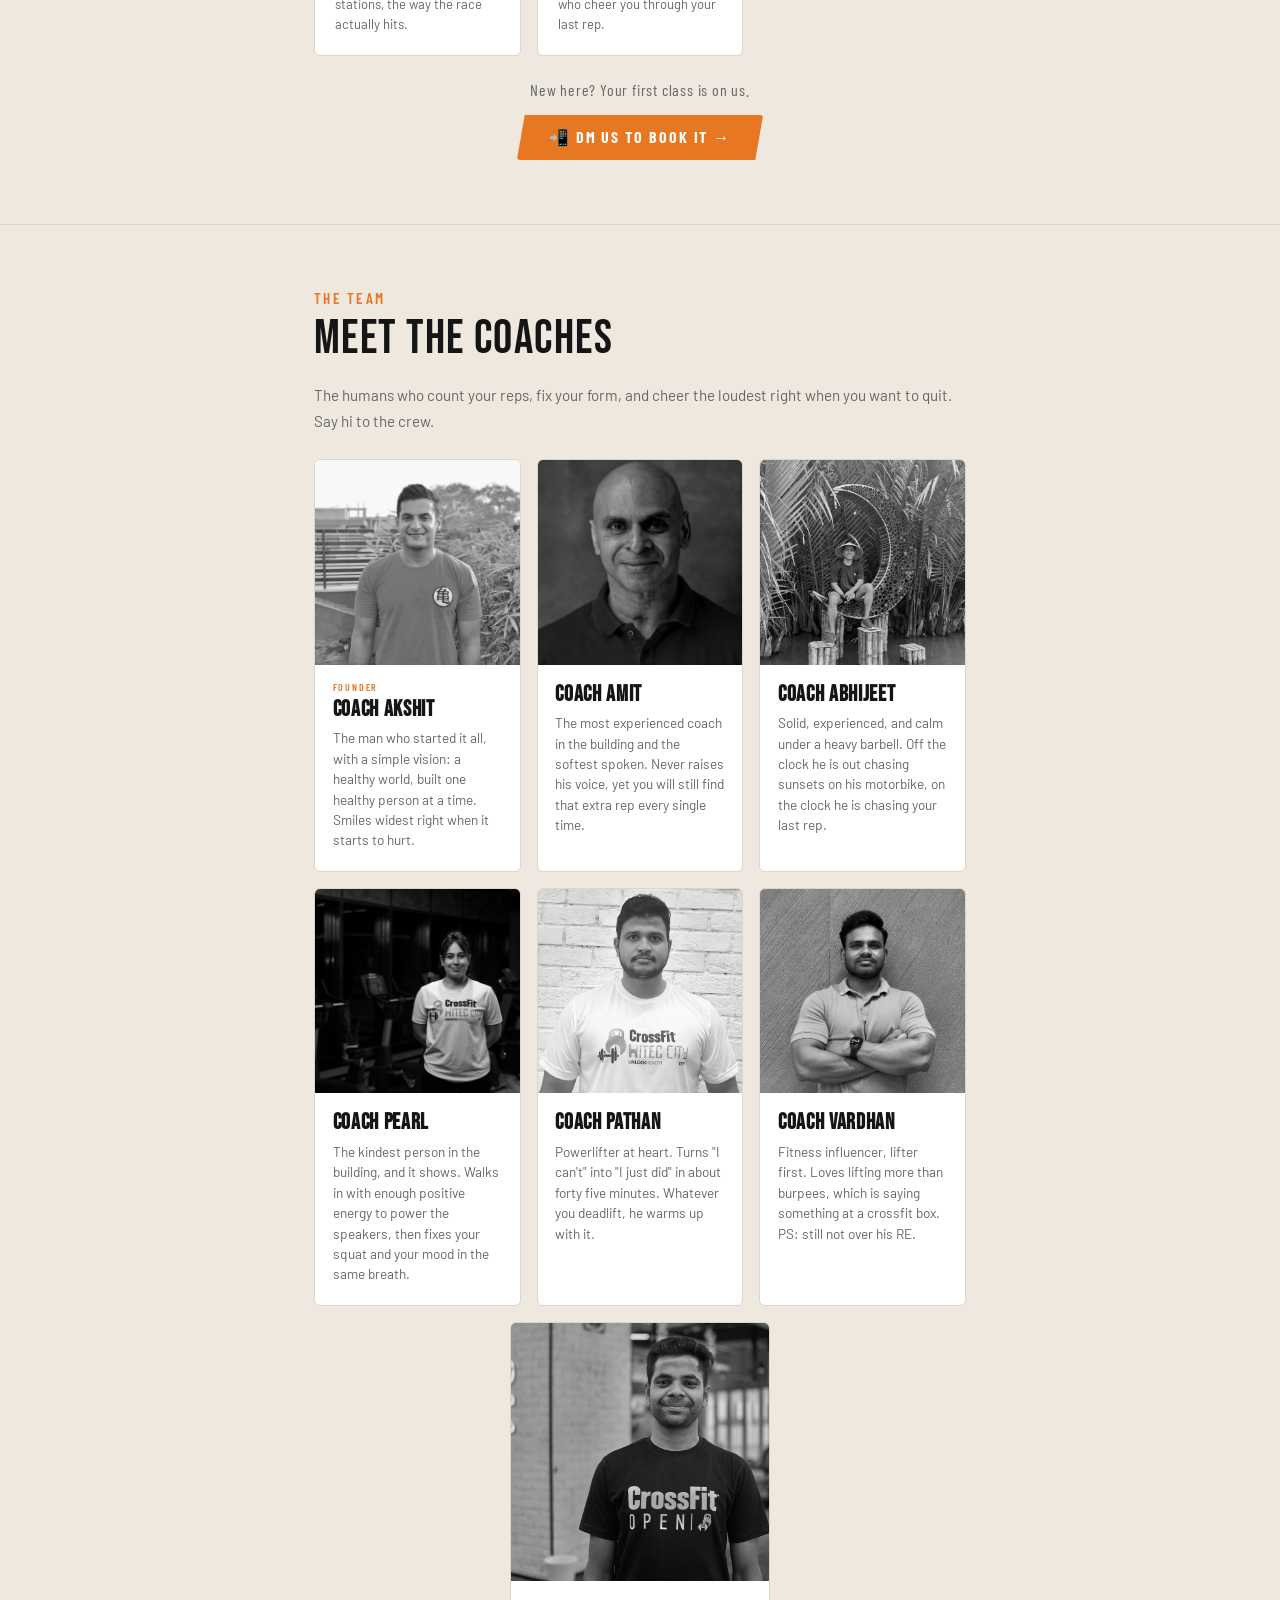
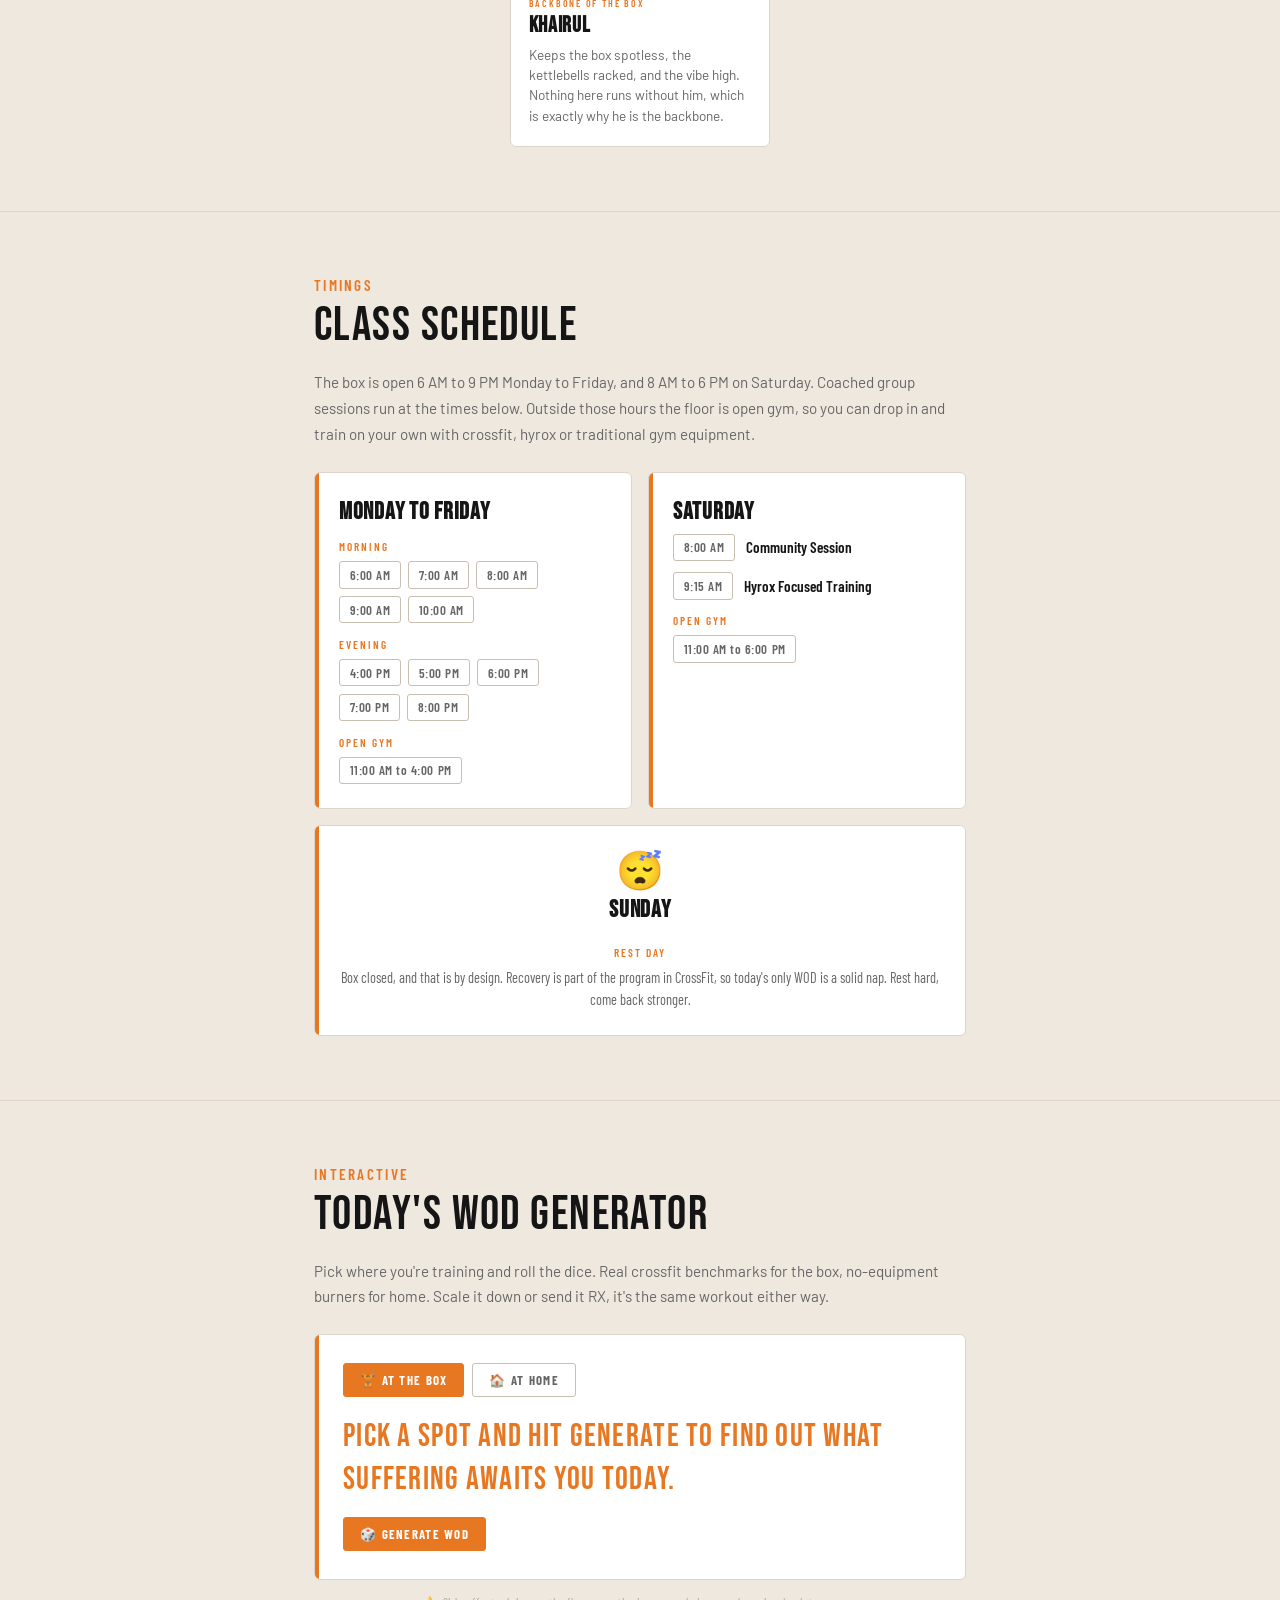
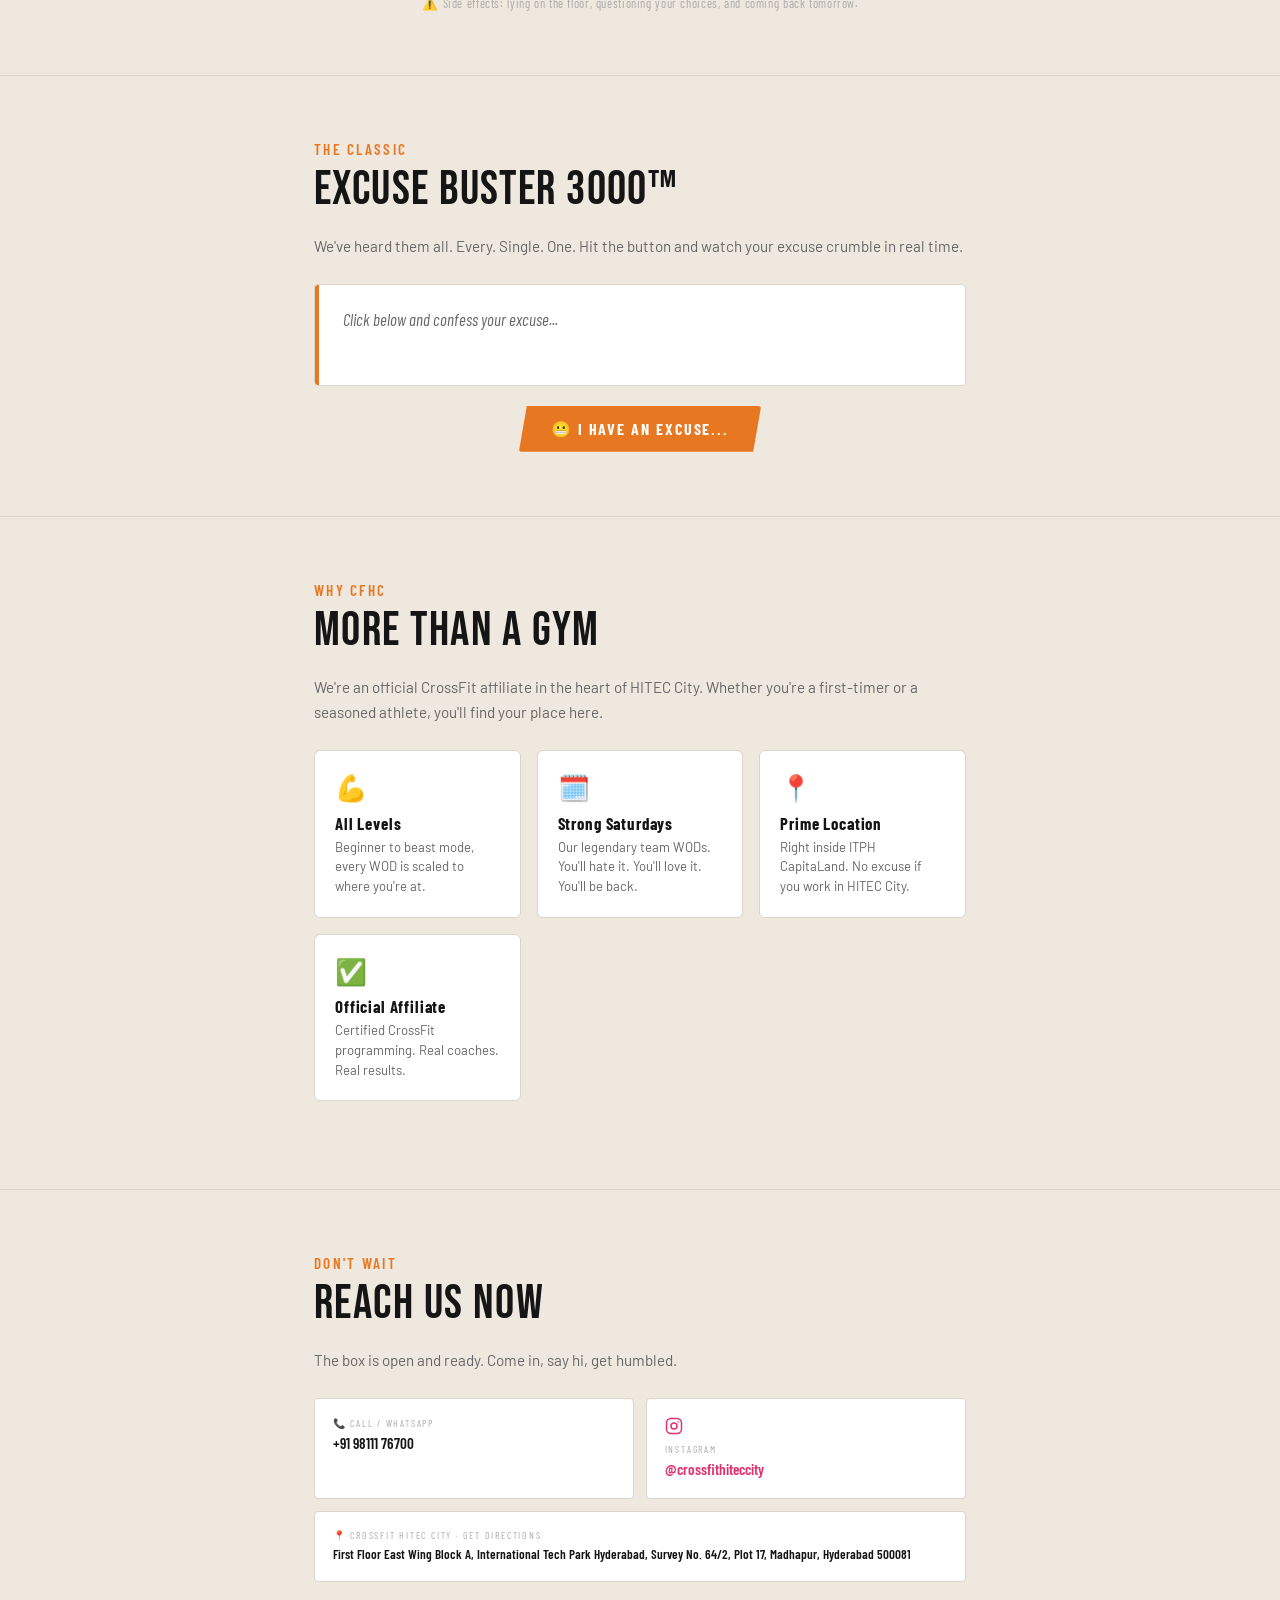
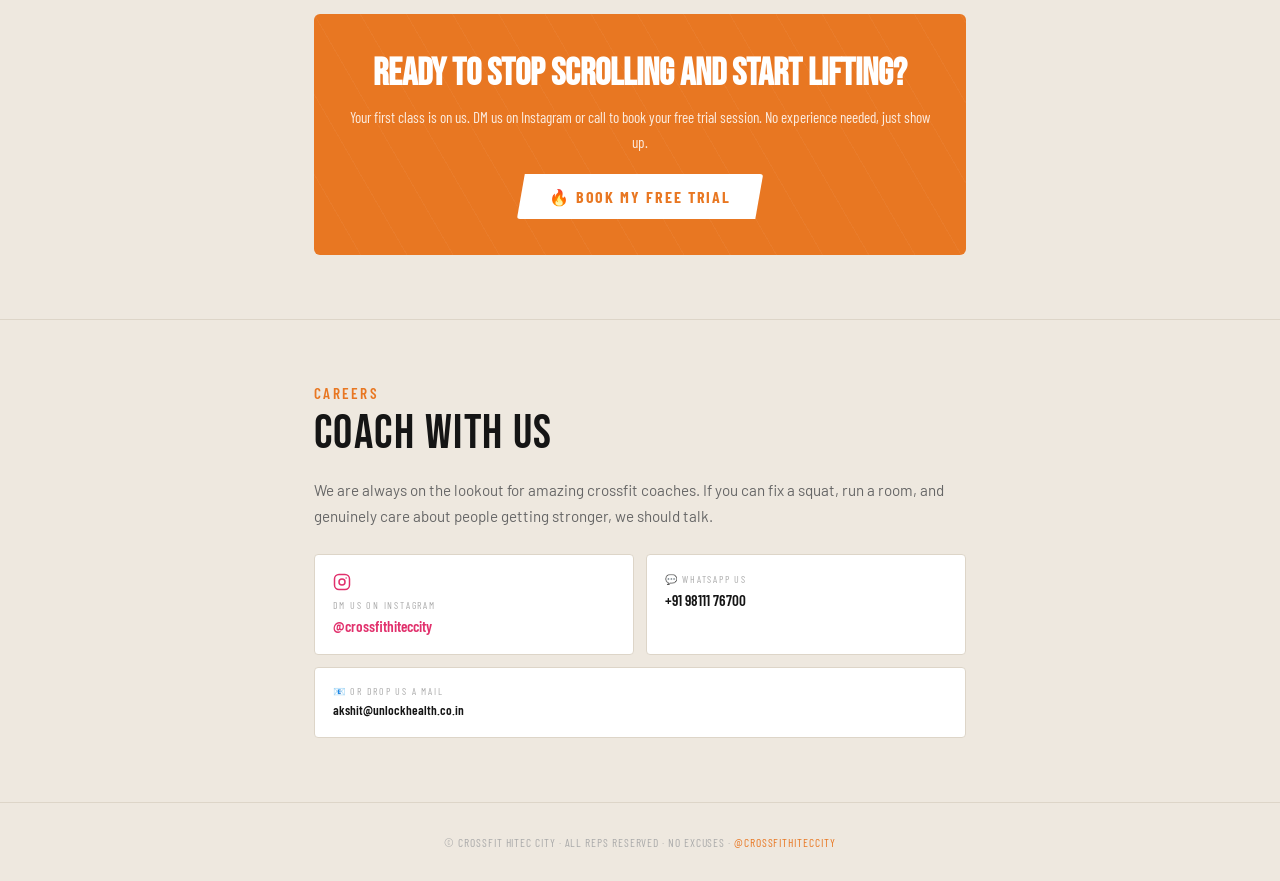
==== commit 0ea3deaf: "simplify wod labels and put the founder first renamed the "benchmark: the girls" workout type to jus" ====
--- a/index.html
+++ b/index.html
@@ -164,18 +164,18 @@
   <p class="section-body">The humans who count your reps, fix your form, and cheer the loudest right when you want to quit. Say hi to the crew.</p>
   <div class="coaches-grid">
     <div class="coach-card">
-      <img class="coach-photo" src="people/coaches/Coach%20Amit.jpeg" alt="Coach Amit" loading="lazy"/>
-      <div class="coach-info">
-        <h4 class="coach-name">Coach Amit</h4>
-        <p class="coach-about">The most experienced coach in the building and the softest spoken. Never raises his voice, yet you will still find that extra rep every single time.</p>
-      </div>
-    </div>
-    <div class="coach-card">
       <img class="coach-photo" src="people/coaches/Coach%20Akshit.jpeg" alt="Coach Akshit" loading="lazy"/>
       <div class="coach-info">
         <div class="coach-tag">Founder</div>
         <h4 class="coach-name">Coach Akshit</h4>
         <p class="coach-about">The man who started it all, with a simple vision: a healthy world, built one healthy person at a time. Smiles widest right when it starts to hurt.</p>
+      </div>
+    </div>
+    <div class="coach-card">
+      <img class="coach-photo" src="people/coaches/Coach%20Amit.jpeg" alt="Coach Amit" loading="lazy"/>
+      <div class="coach-info">
+        <h4 class="coach-name">Coach Amit</h4>
+        <p class="coach-about">The most experienced coach in the building and the softest spoken. Never raises his voice, yet you will still find that extra rep every single time.</p>
       </div>
     </div>
     <div class="coach-card">
@@ -376,7 +376,7 @@
   </div>
 </div>
 
-<script src="js/wods.js?v=1"></script>
+<script src="js/wods.js?v=2"></script>
 <script src="js/main.js?v=3"></script>
 </body>
 </html>
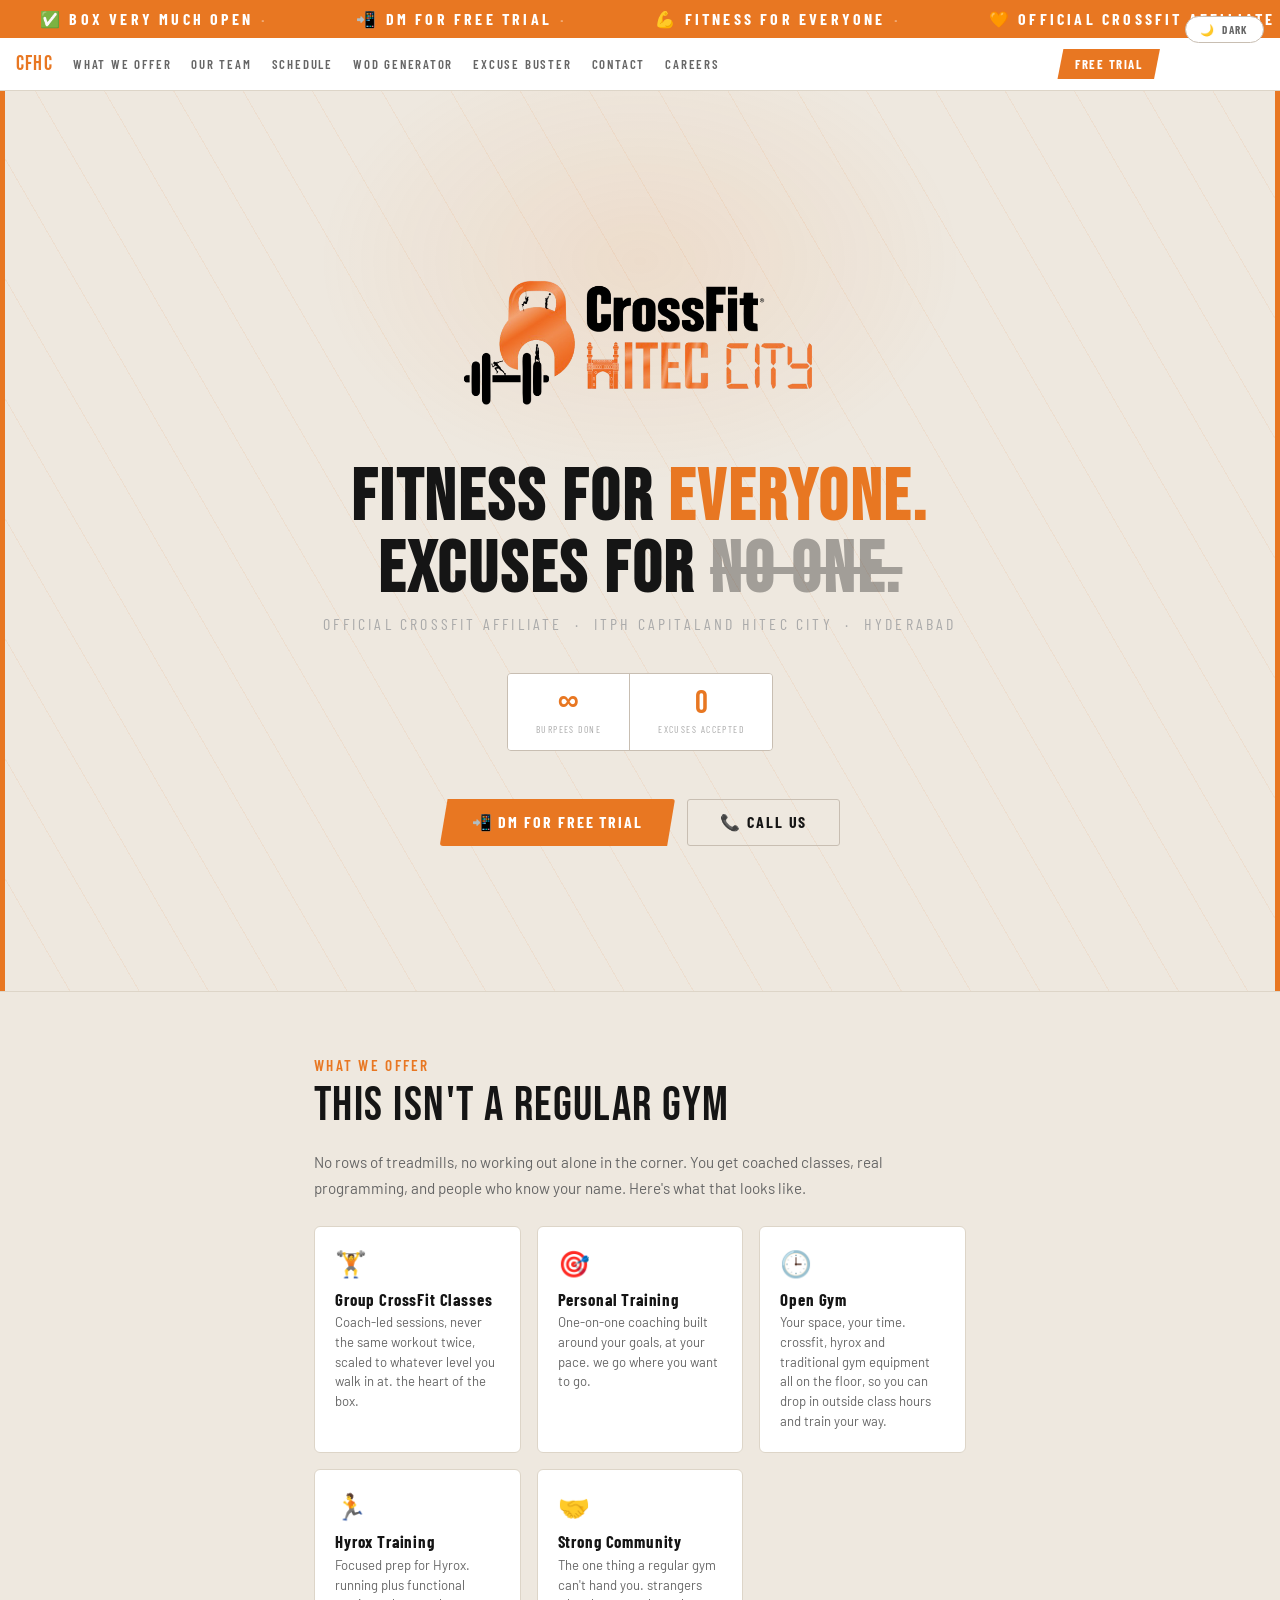
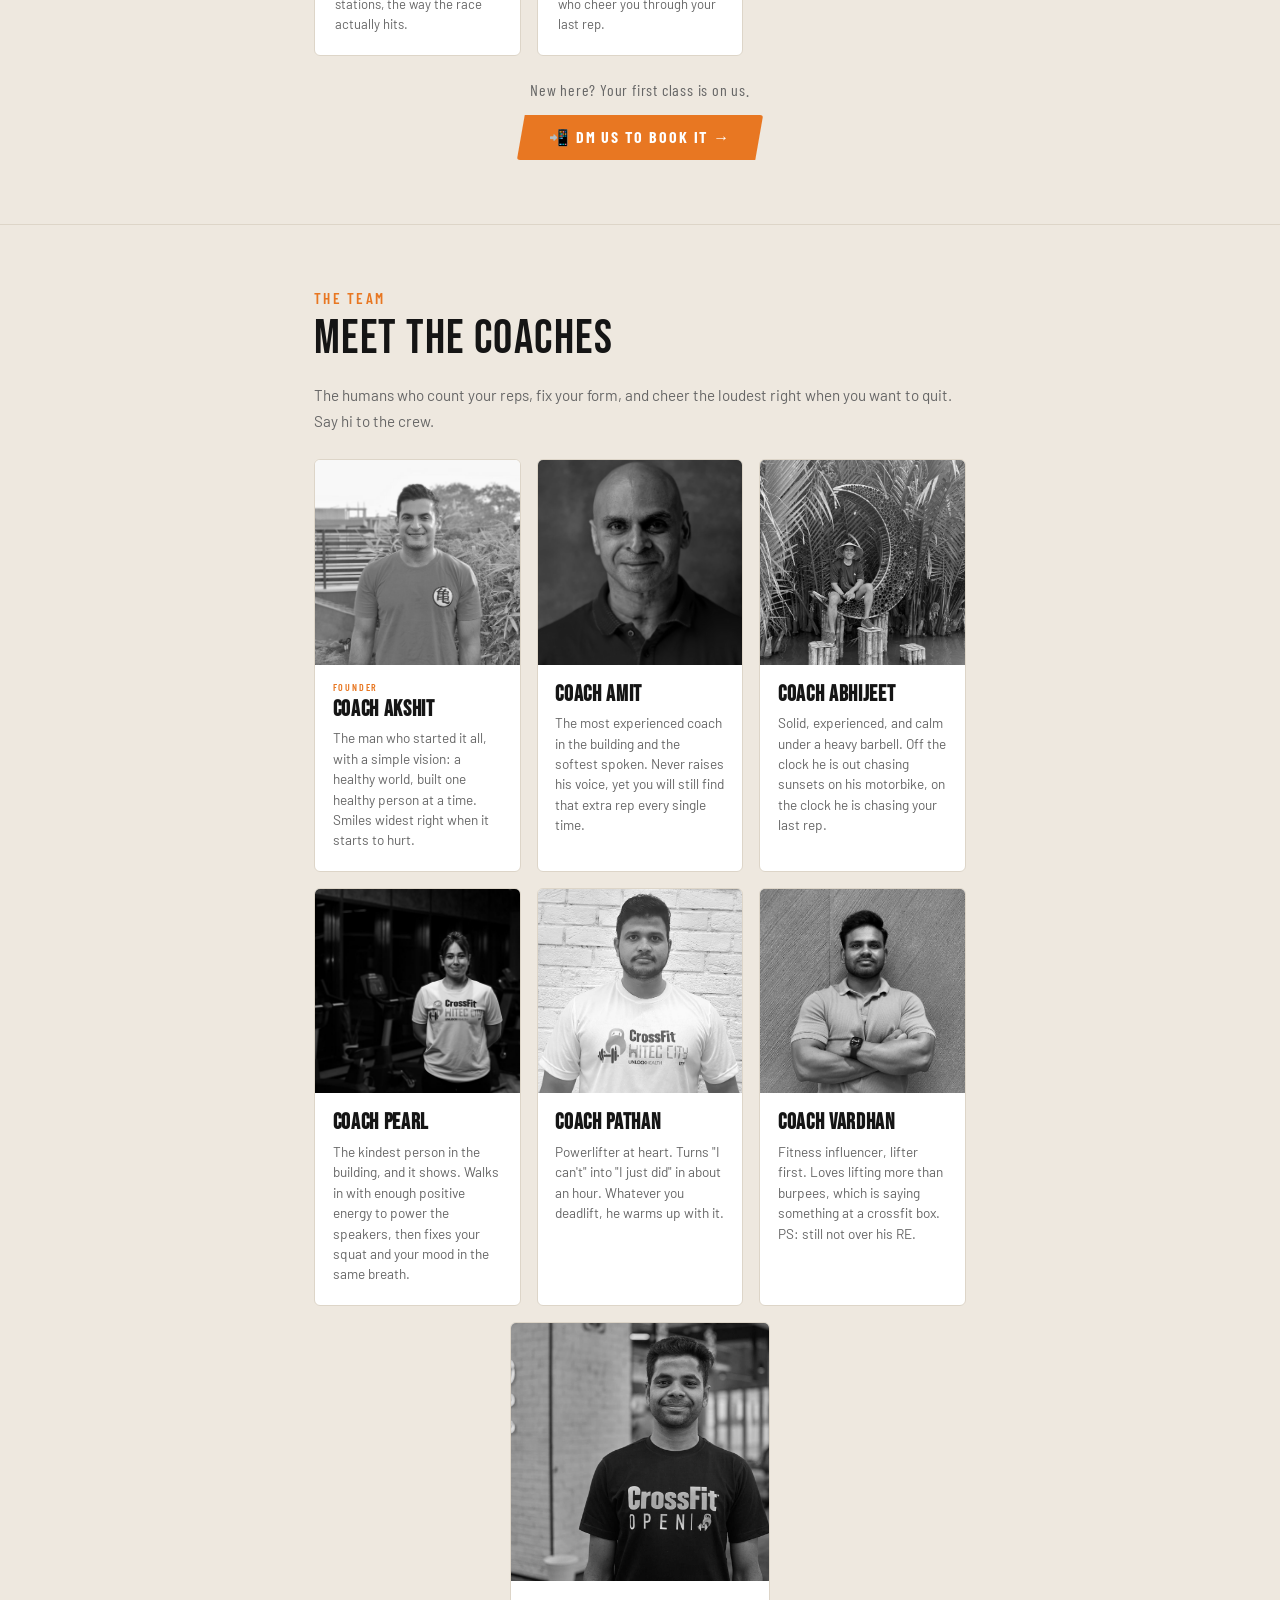
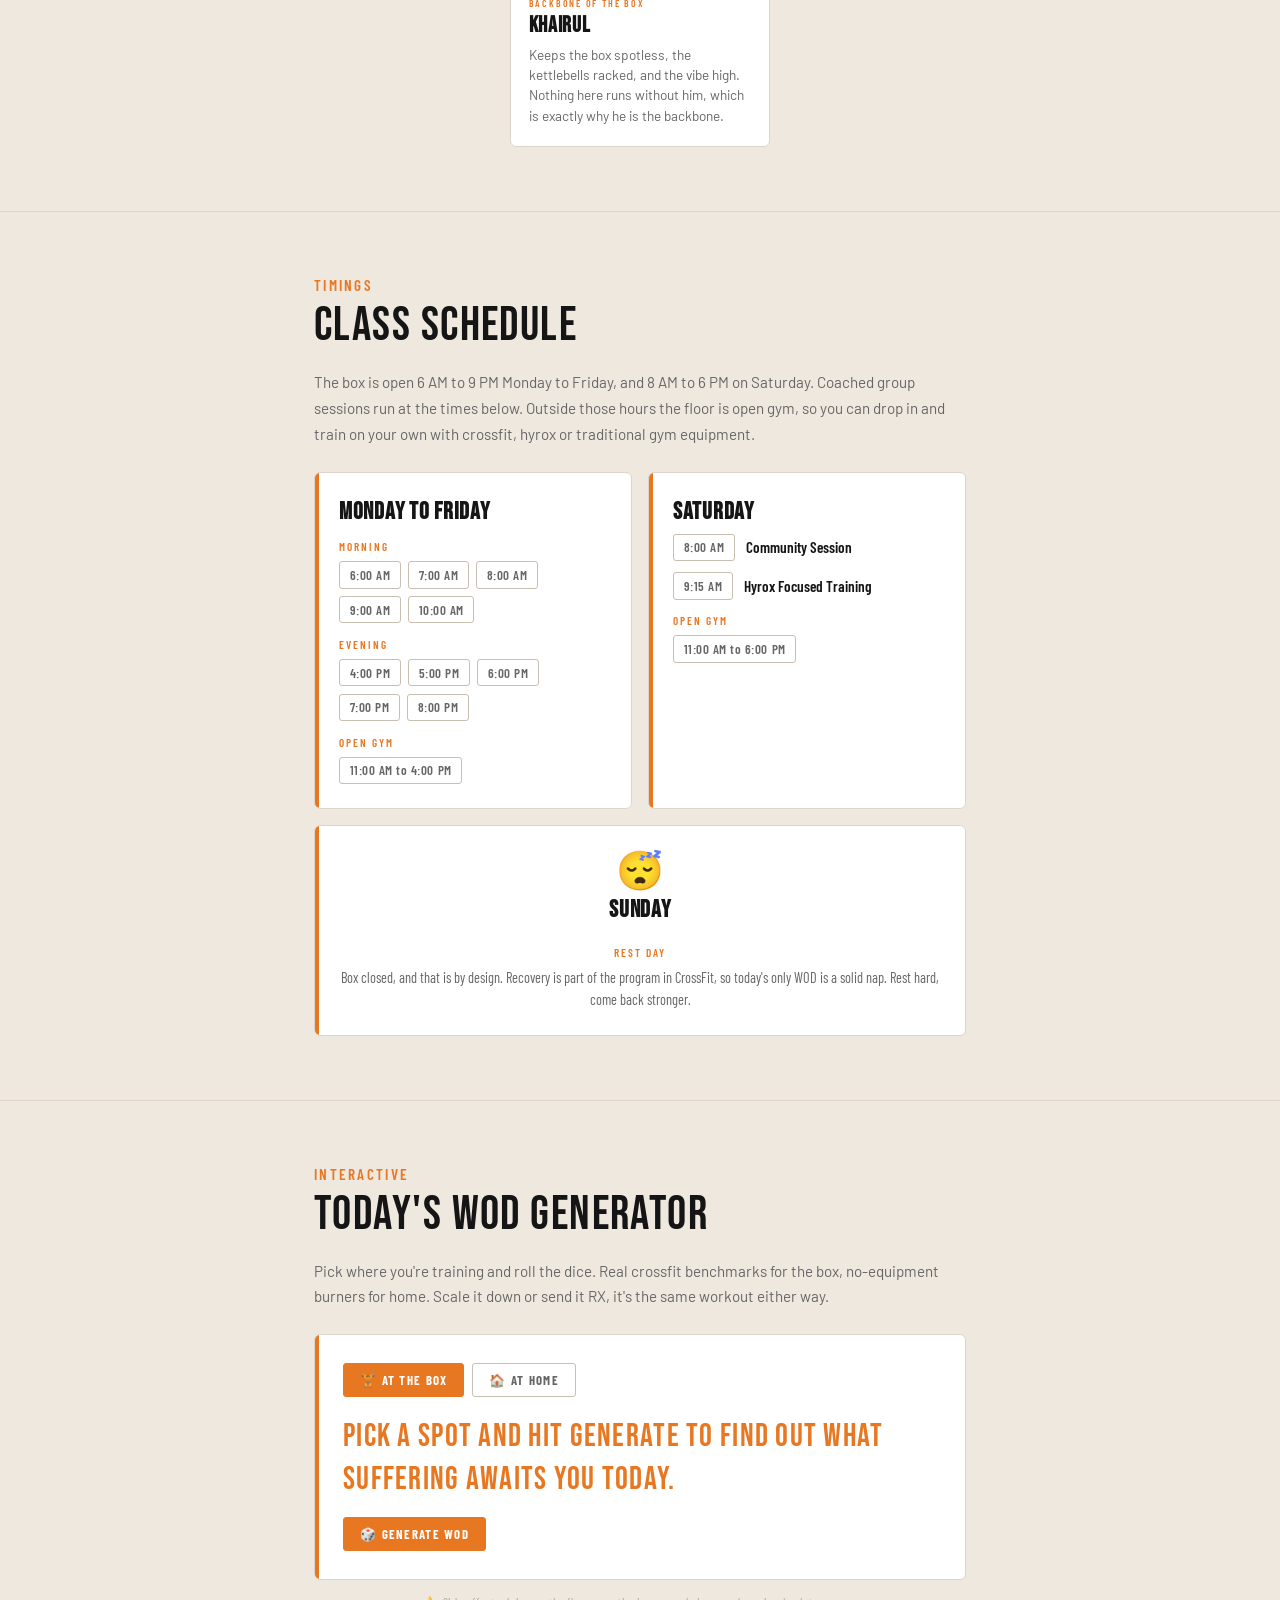
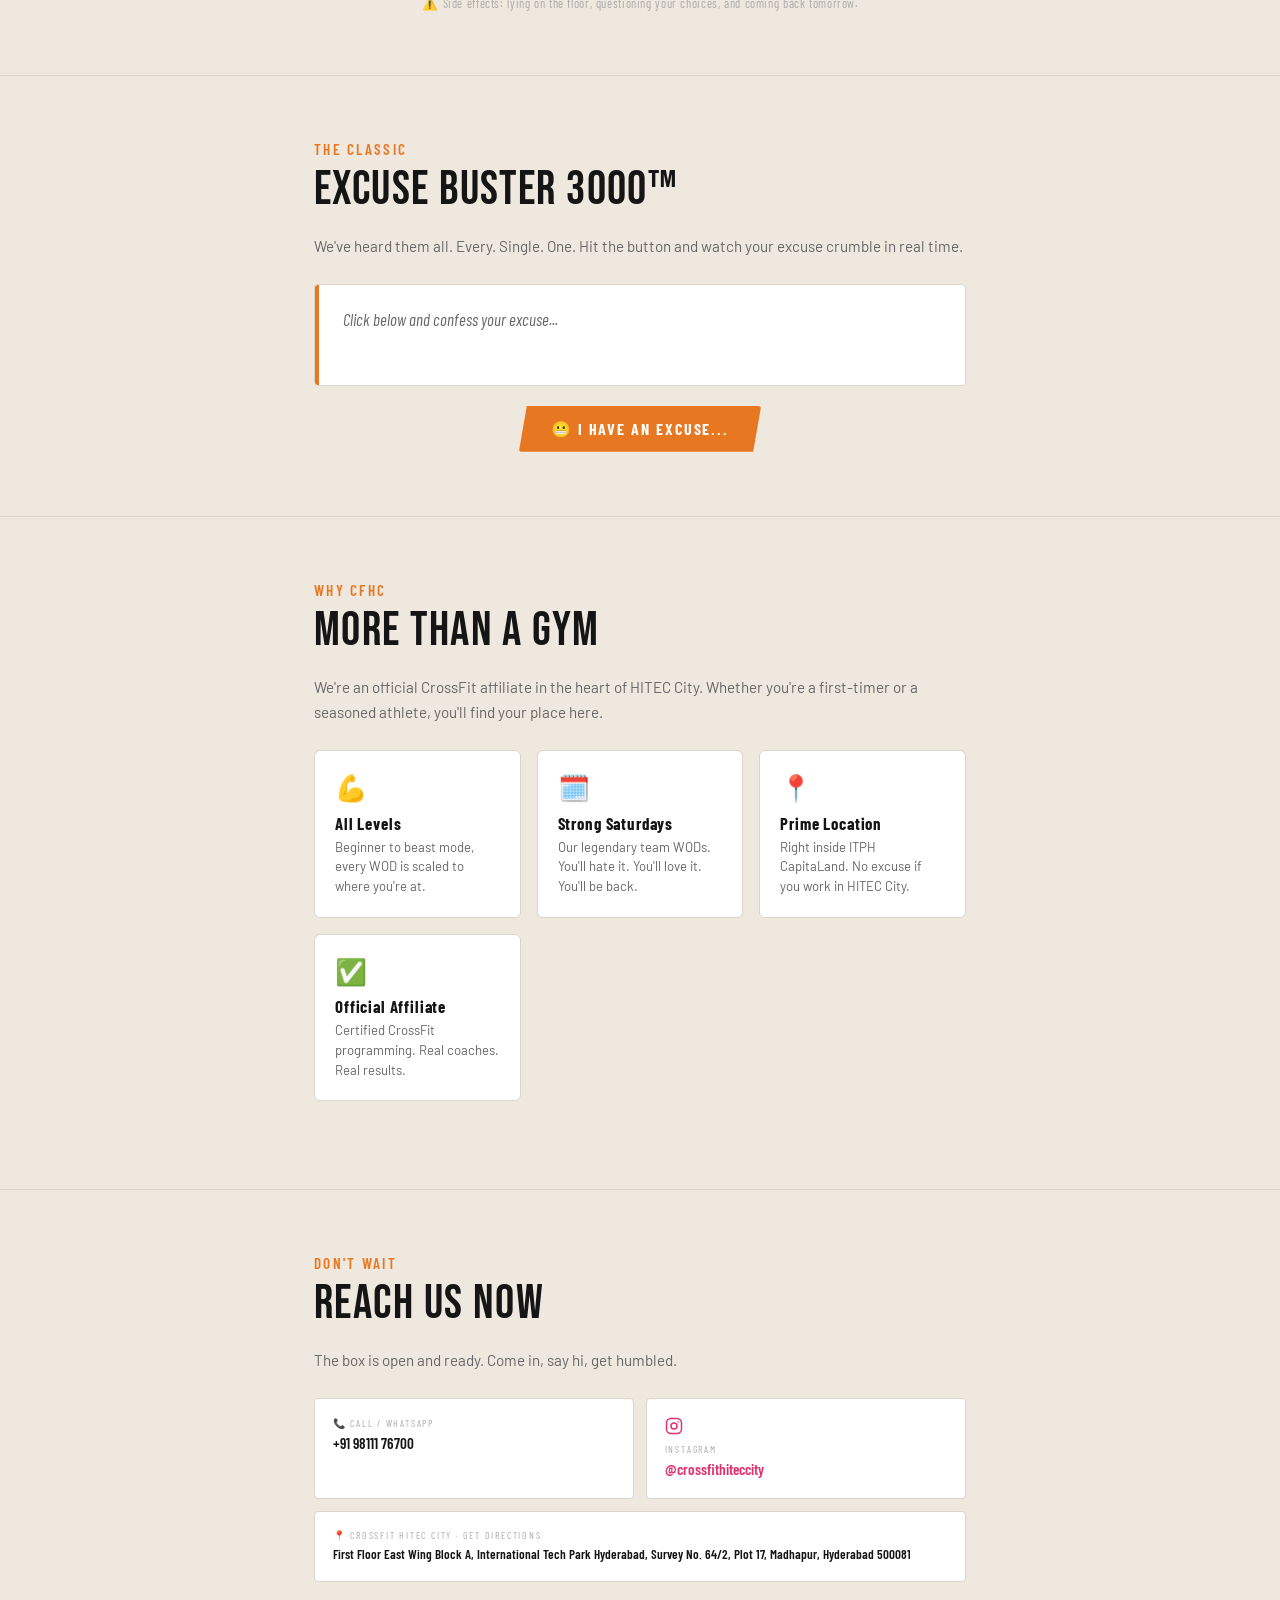
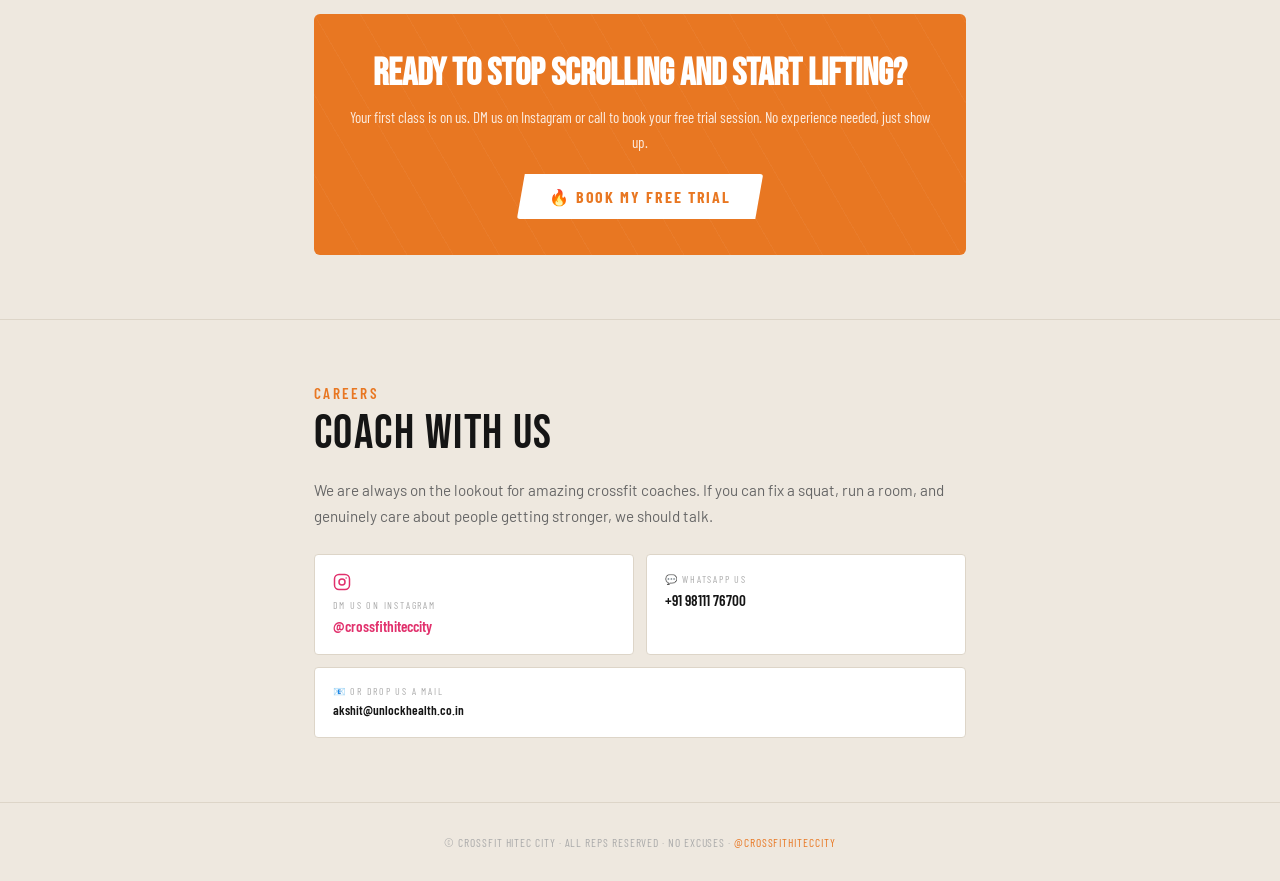
==== commit c22f4bd8: "each class is one hour, not 45 minutes updated the two excuse comebacks and coach pathan's bio that " ====
--- a/index.html
+++ b/index.html
@@ -196,7 +196,7 @@
       <img class="coach-photo" src="people/coaches/Coach%20Pathan.jpeg" alt="Coach Pathan" loading="lazy"/>
       <div class="coach-info">
         <h4 class="coach-name">Coach Pathan</h4>
-        <p class="coach-about">Powerlifter at heart. Turns "I can't" into "I just did" in about forty five minutes. Whatever you deadlift, he warms up with it.</p>
+        <p class="coach-about">Powerlifter at heart. Turns "I can't" into "I just did" in about an hour. Whatever you deadlift, he warms up with it.</p>
       </div>
     </div>
     <div class="coach-card">
@@ -377,6 +377,7 @@
 </div>
 
 <script src="js/wods.js?v=2"></script>
-<script src="js/main.js?v=3"></script>
+<script src="js/excuses.js?v=2"></script>
+<script src="js/main.js?v=4"></script>
 </body>
 </html>
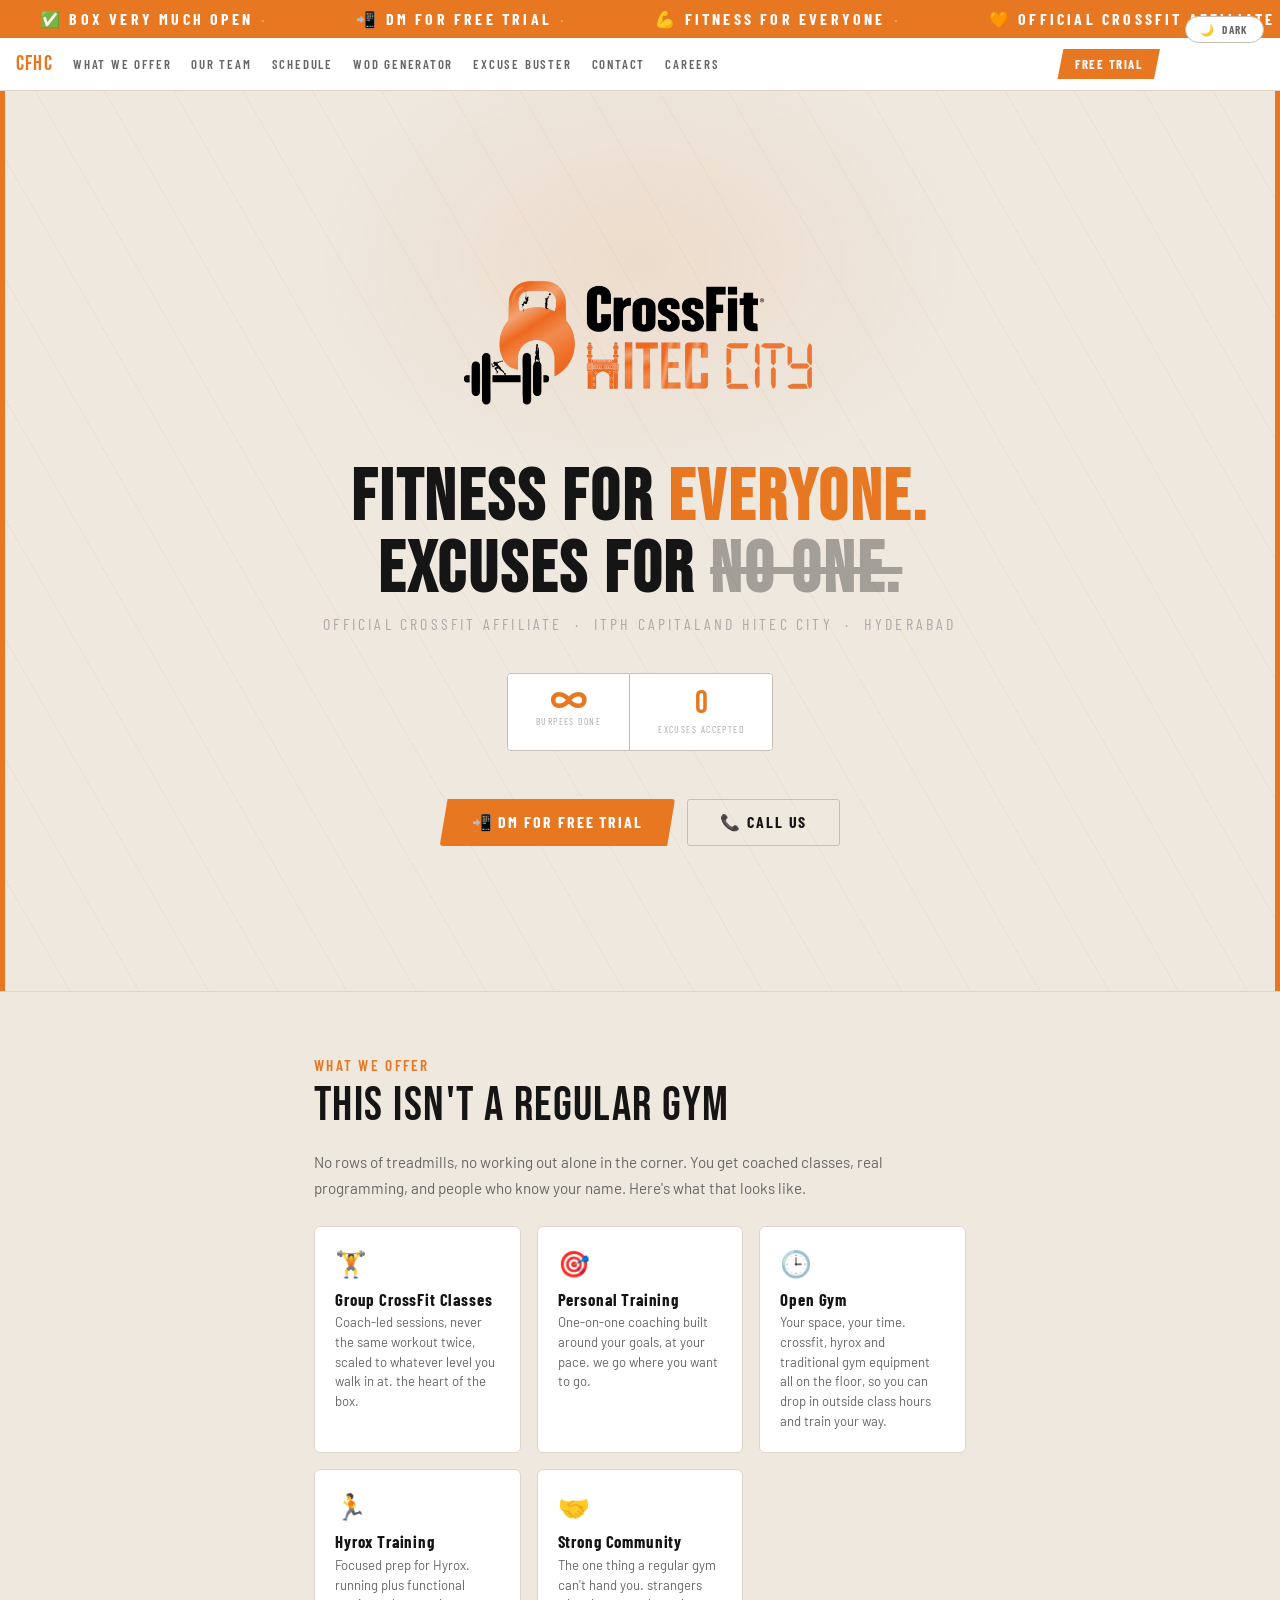
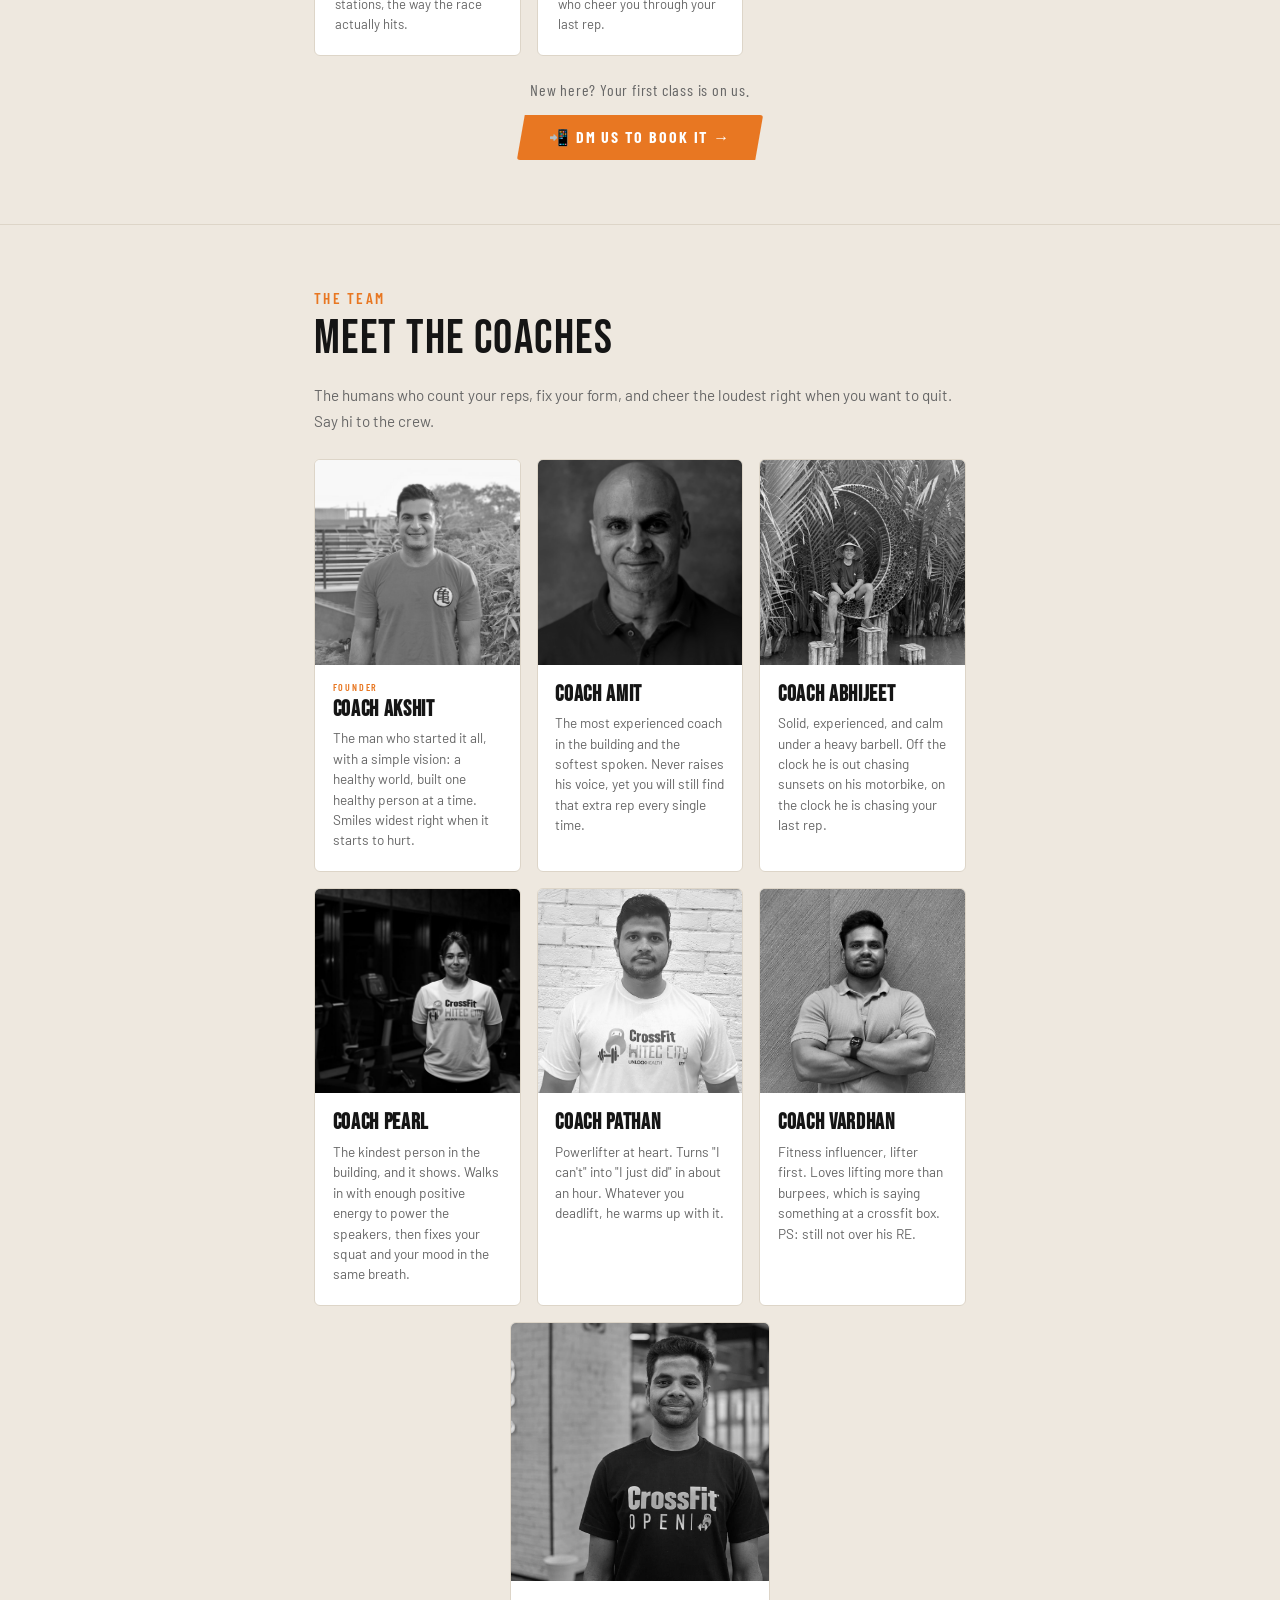
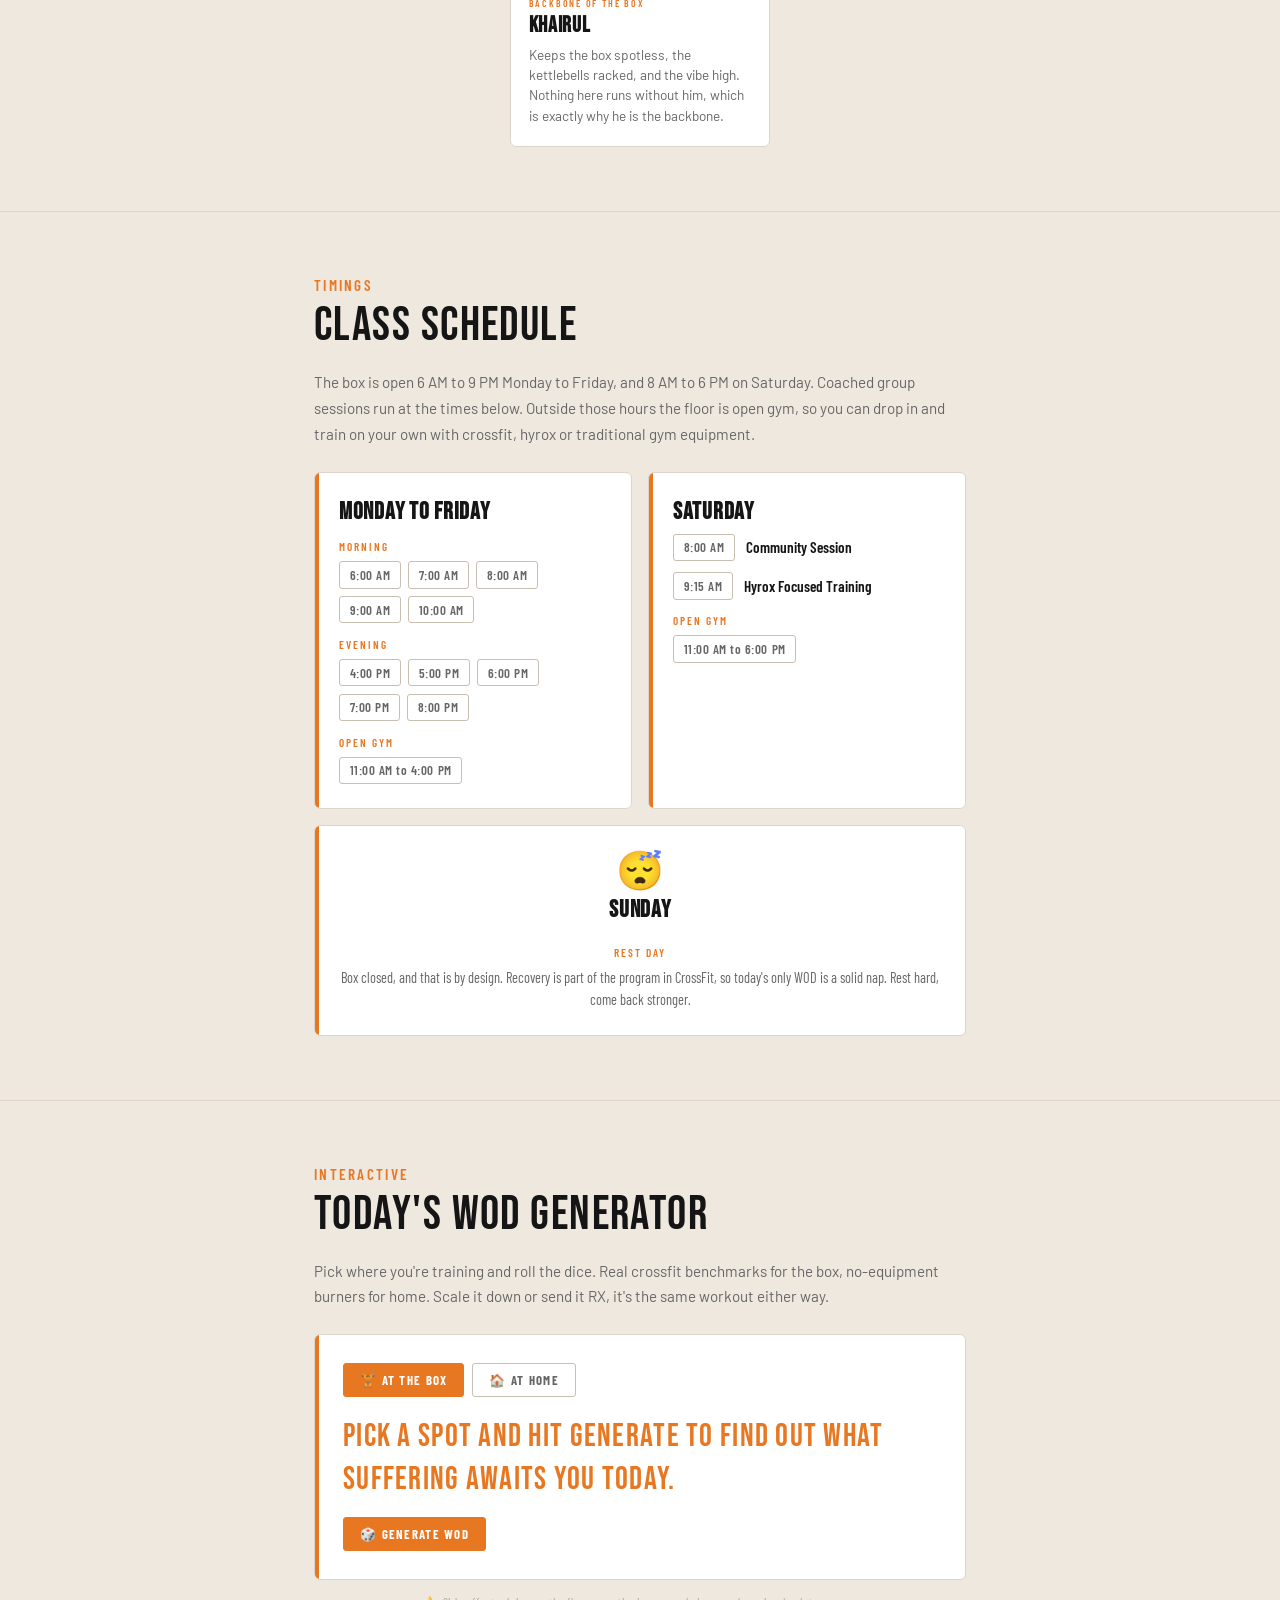
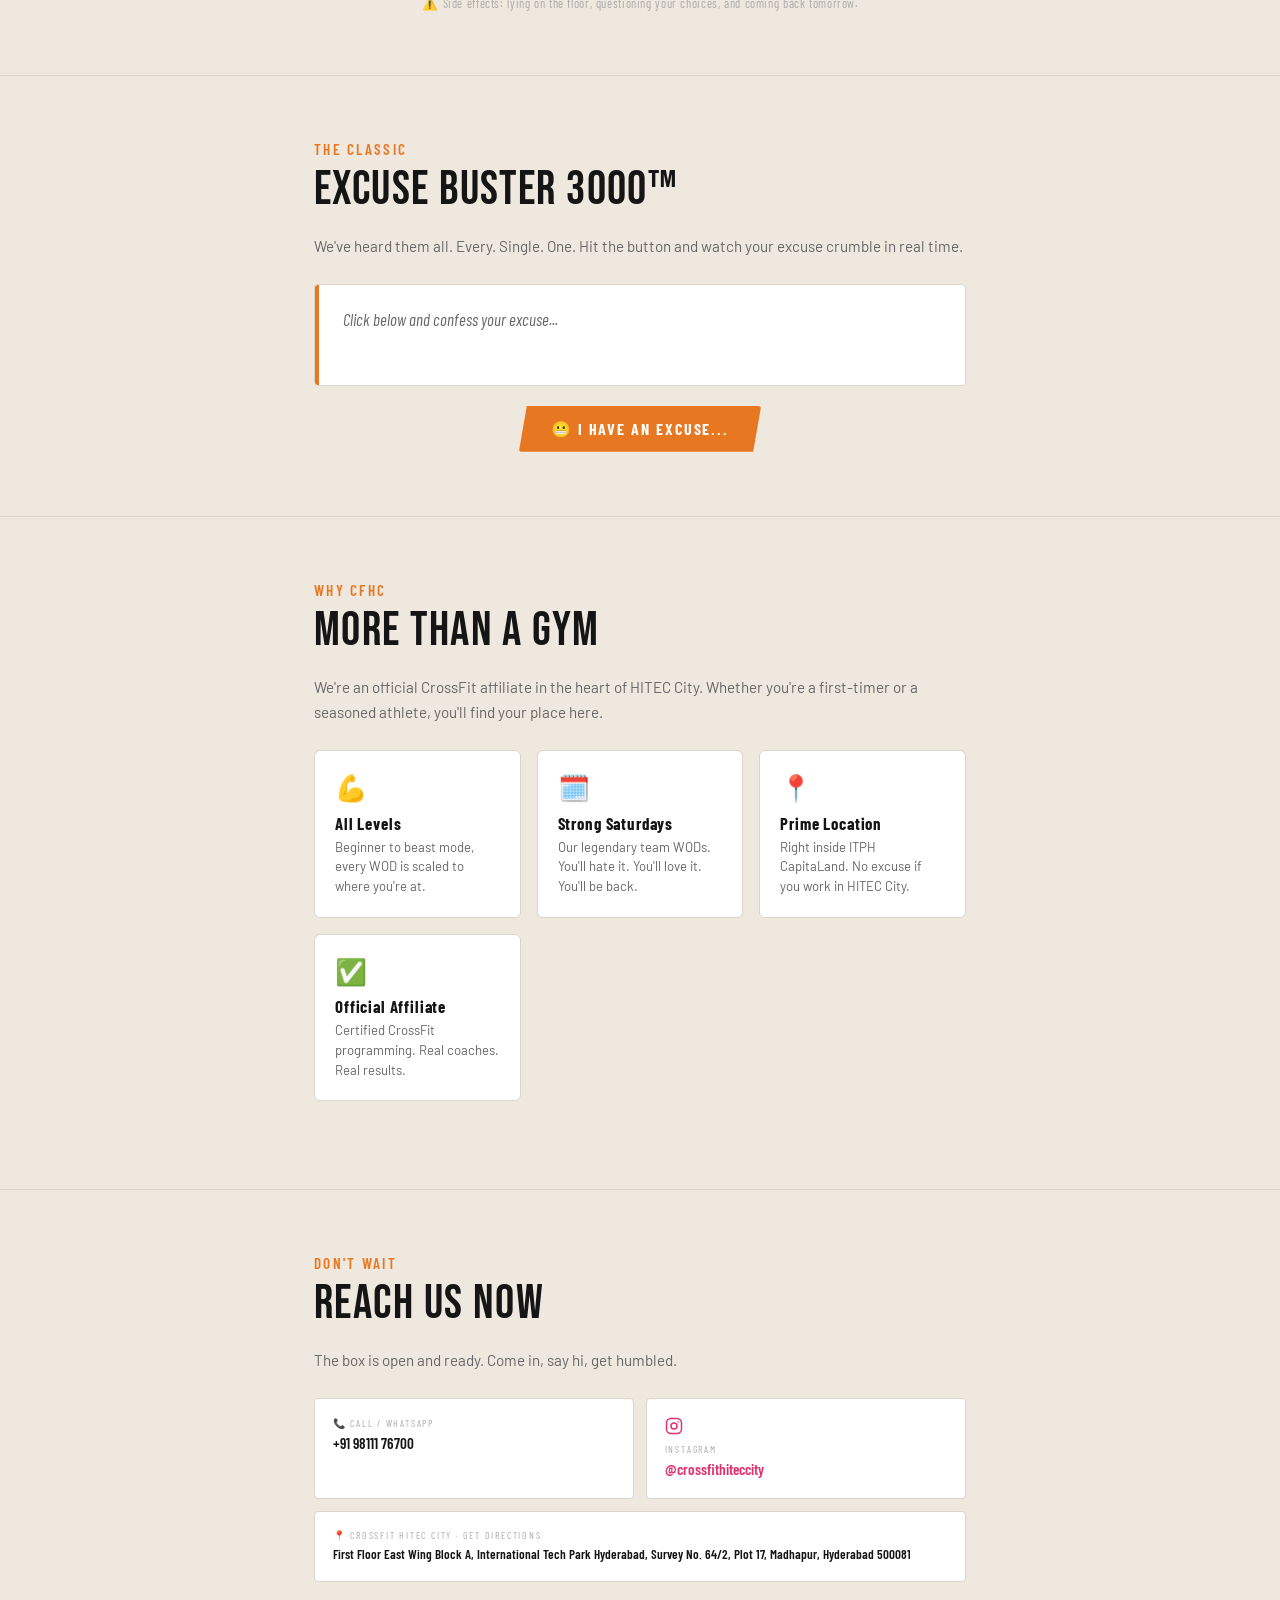
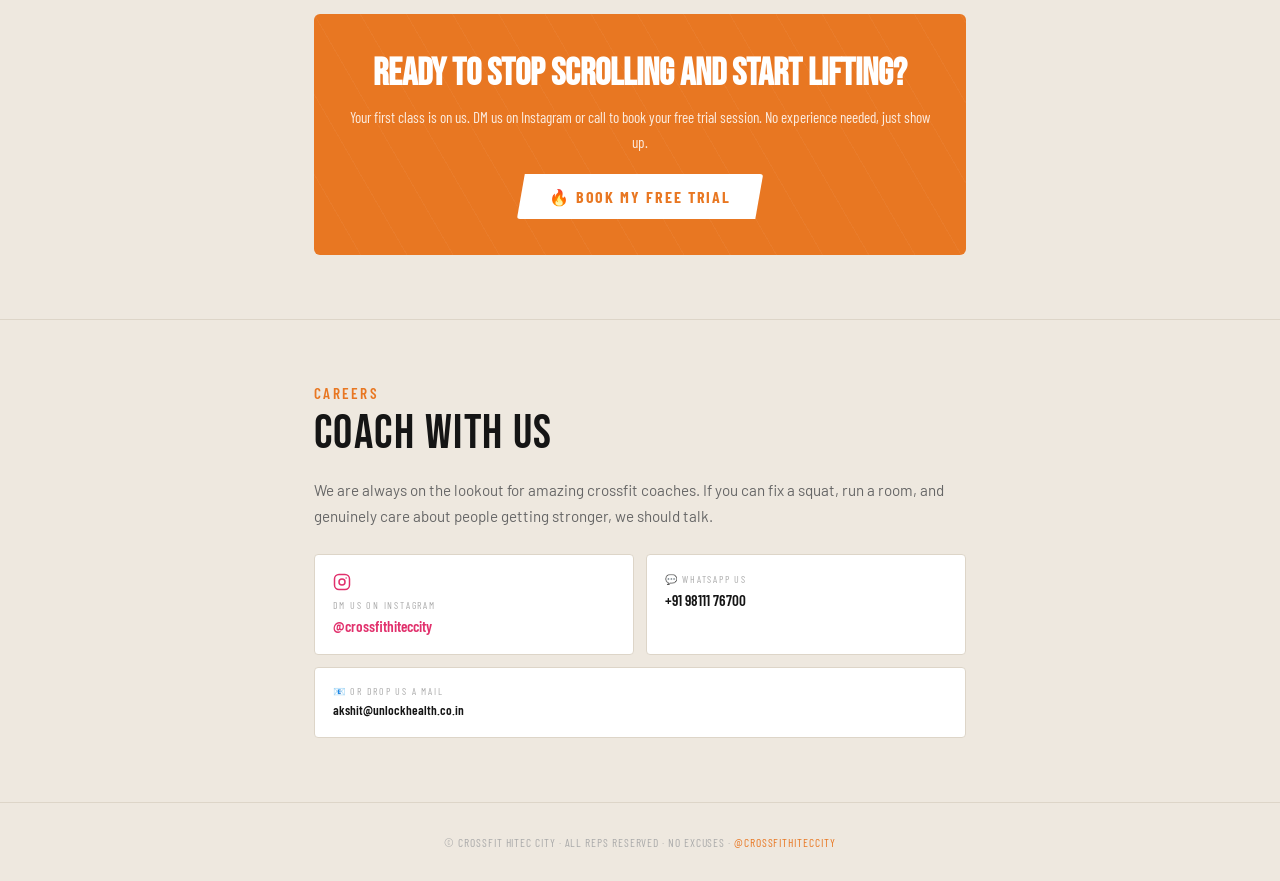
==== commit a2ffff71: "draw the burpees infinity as svg so it looks the same on every device the infinity sign was a plain " ====
--- a/index.html
+++ b/index.html
@@ -33,7 +33,7 @@
 
   <link href="https://fonts.googleapis.com/css2?family=Bebas+Neue&family=Barlow+Condensed:ital,wght@0,400;0,600;0,700;1,700&family=Barlow:wght@400;500&display=swap" rel="stylesheet"/>
   <!-- the ?v= number busts browser caches, bump it whenever css or js changes -->
-  <link rel="stylesheet" href="css/styles.css?v=4"/>
+  <link rel="stylesheet" href="css/styles.css?v=5"/>
 
   <!-- structured data so search engines understand this is a crossfit gym in hyderabad, with the address, phone and hours -->
   <script type="application/ld+json">
@@ -122,7 +122,7 @@
     <p class="hero-sub">Official CrossFit Affiliate &nbsp;·&nbsp; ITPH CapitaLand HITEC City &nbsp;·&nbsp; Hyderabad</p>
 
     <div class="stats-bar">
-      <div class="stat-item"><div class="stat-num">∞</div><div class="stat-label">Burpees Done</div></div>
+      <div class="stat-item"><div class="stat-num"><svg class="stat-infinity" viewBox="0 0 64 32" role="img" aria-label="infinite"><path d="M32 16 C24 4 8 4 8 16 C8 28 24 28 32 16 C40 4 56 4 56 16 C56 28 40 28 32 16 Z" fill="none" stroke="currentColor" stroke-width="7" stroke-linecap="round" stroke-linejoin="round"/></svg></div><div class="stat-label">Burpees Done</div></div>
       <div class="stat-item"><div class="stat-num">0</div><div class="stat-label">Excuses Accepted</div></div>
     </div>
 
--- a/css/styles.css
+++ b/css/styles.css
@@ -84,6 +84,8 @@
 .stat-item:last-child{border-right:none}
 .stat-item:hover{background:var(--bg3)}
 .stat-num{font-family:'Bebas Neue',sans-serif;font-size:2rem;color:var(--orange);line-height:1}
+/* infinity drawn as svg so it looks identical on every device instead of falling back to a system font */
+.stat-infinity{display:block;width:2.6rem;height:1.5rem;color:var(--orange)}
 .stat-label{font-family:'Barlow Condensed',sans-serif;font-size:.6rem;letter-spacing:.15em;text-transform:uppercase;color:var(--text3)}
 @media(max-width:480px){.stats-bar{border:none;gap:.5rem}.stat-item{border:1px solid var(--border2);border-radius:4px;padding:.75rem 1.25rem}.stat-item:last-child{border-right:1px solid var(--border2)}}
 
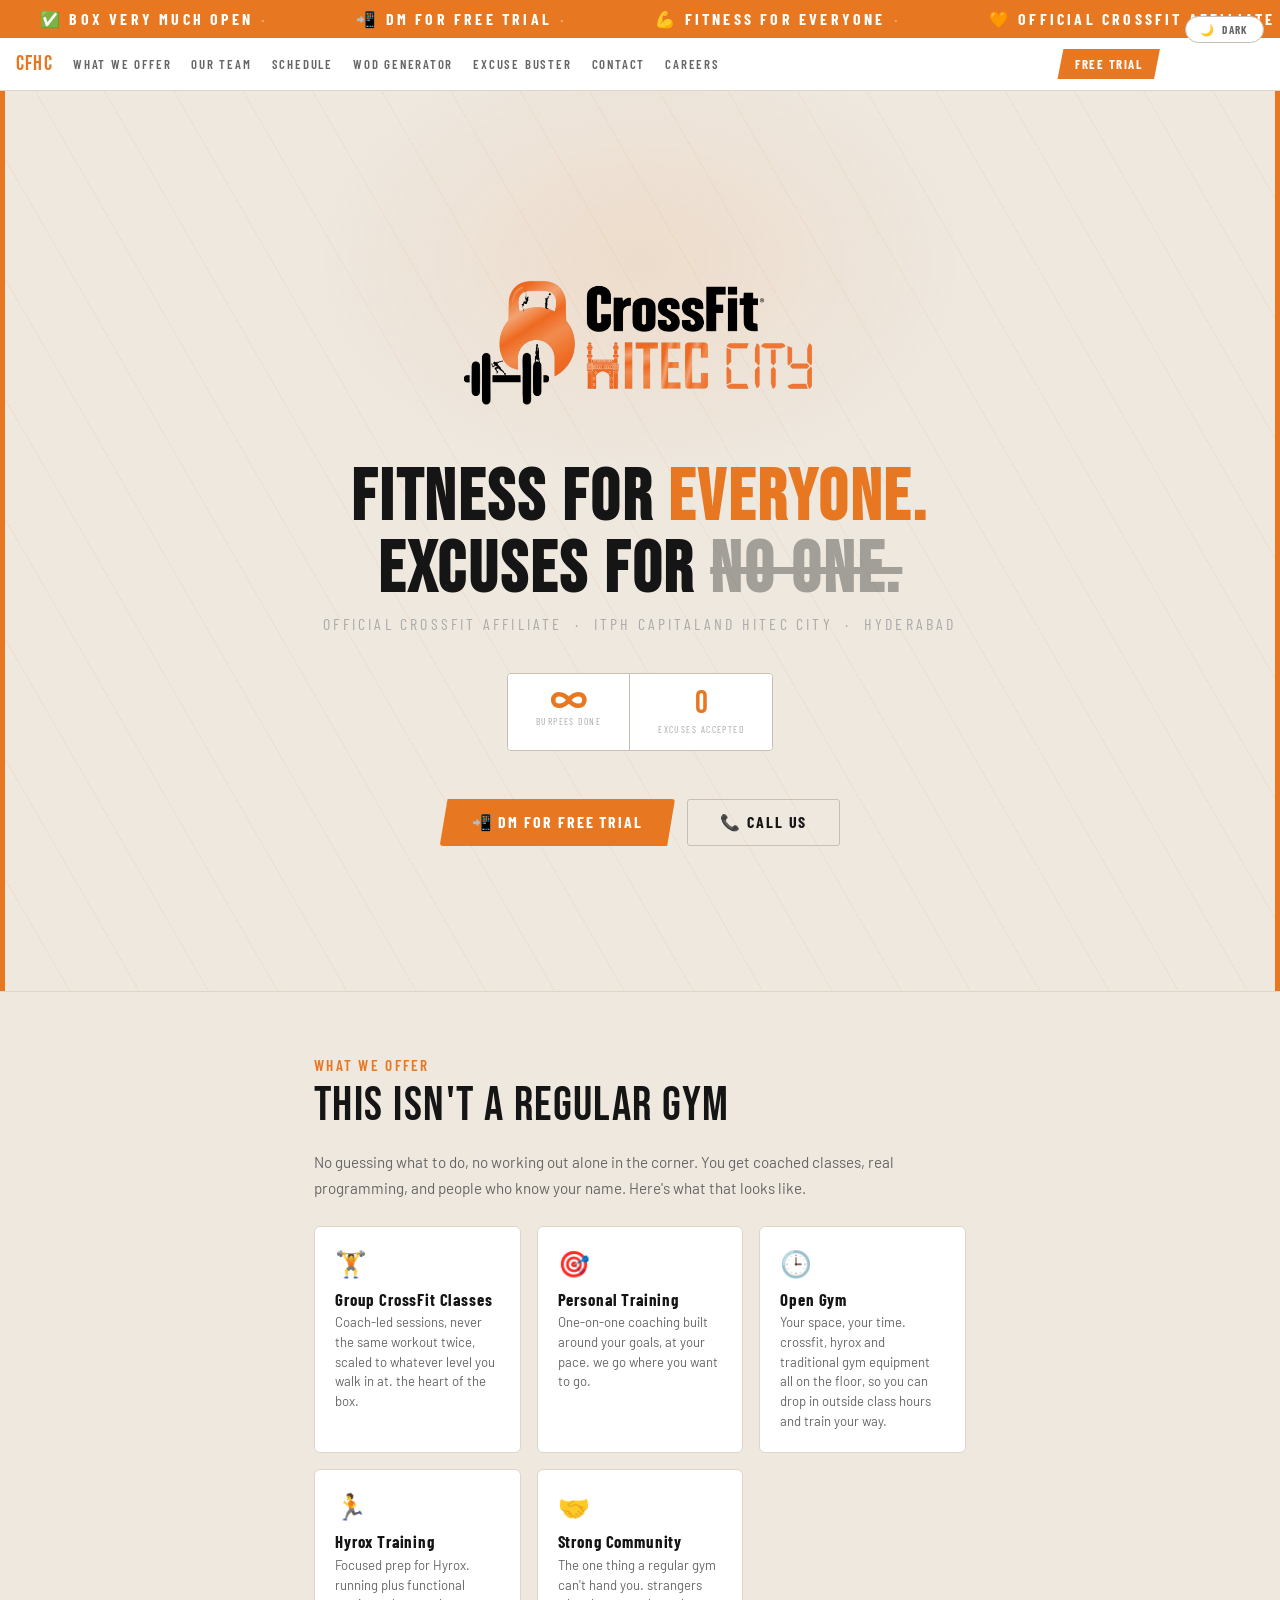
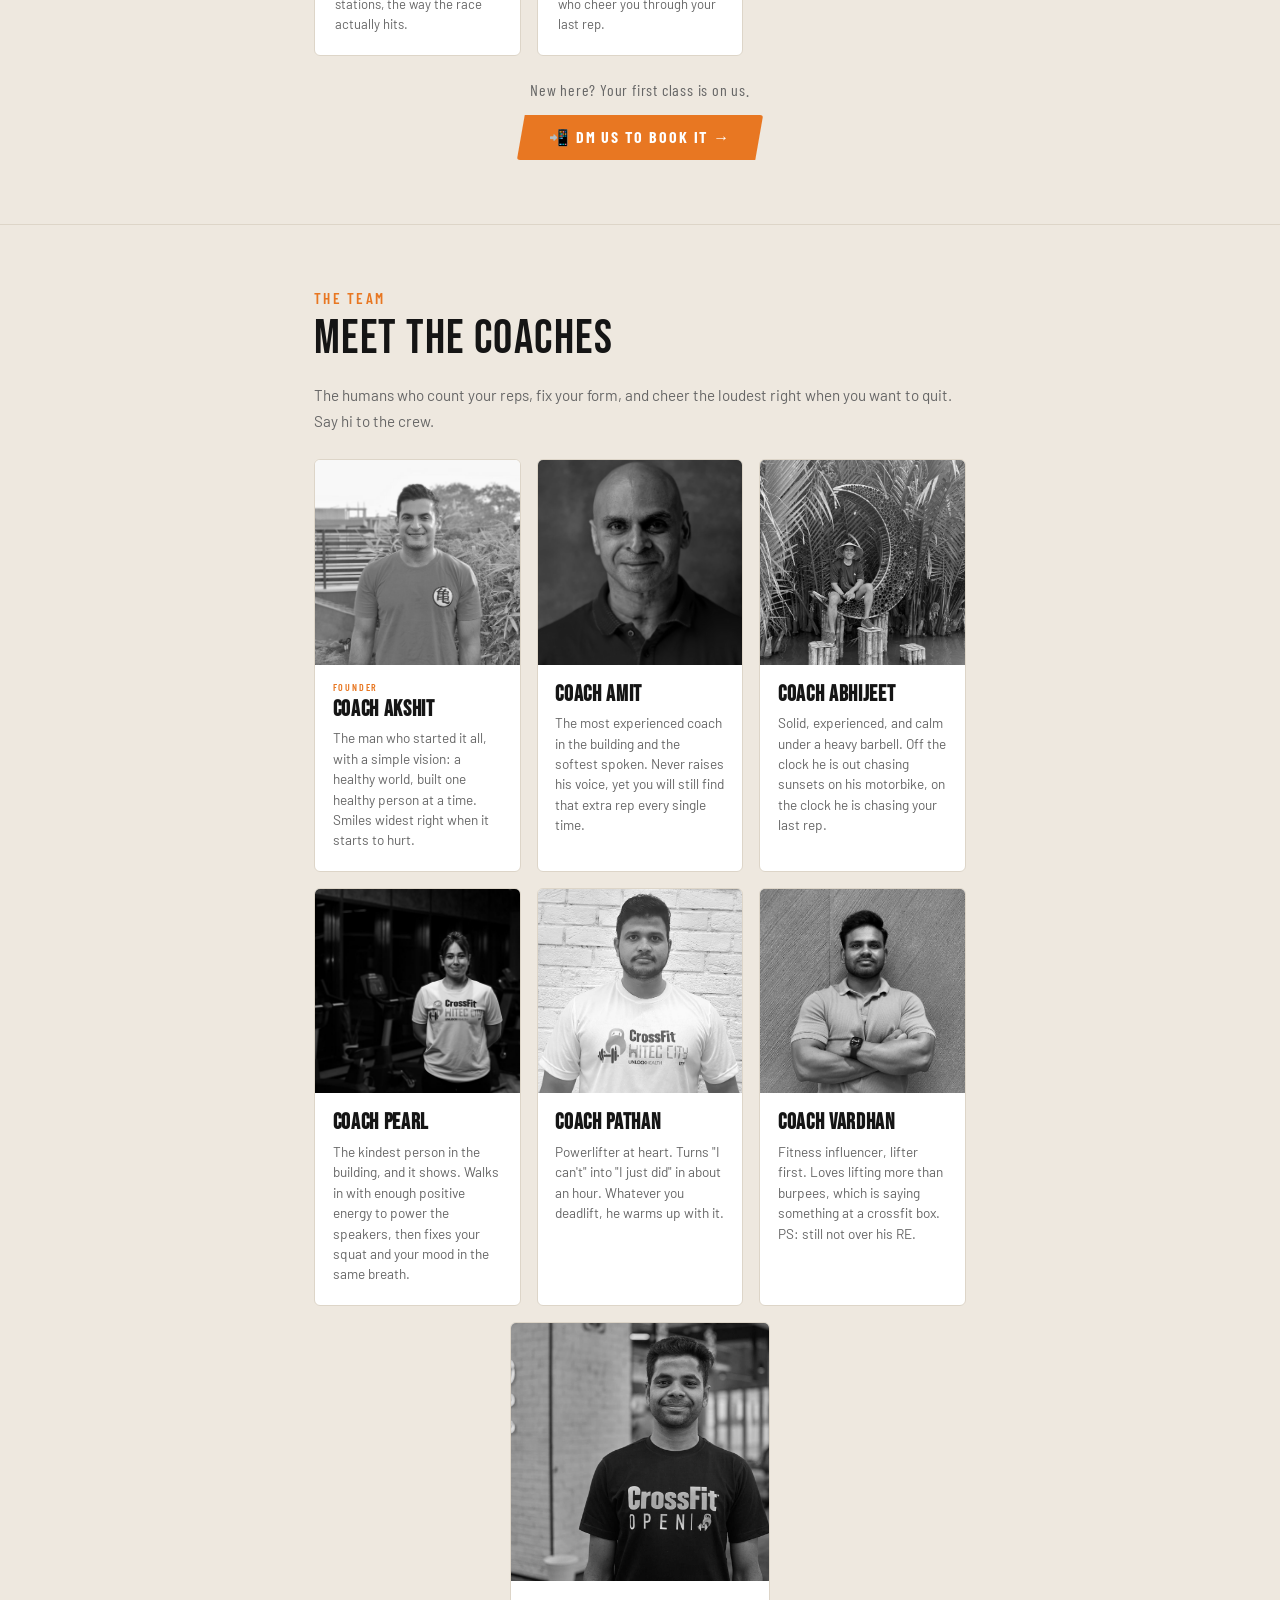
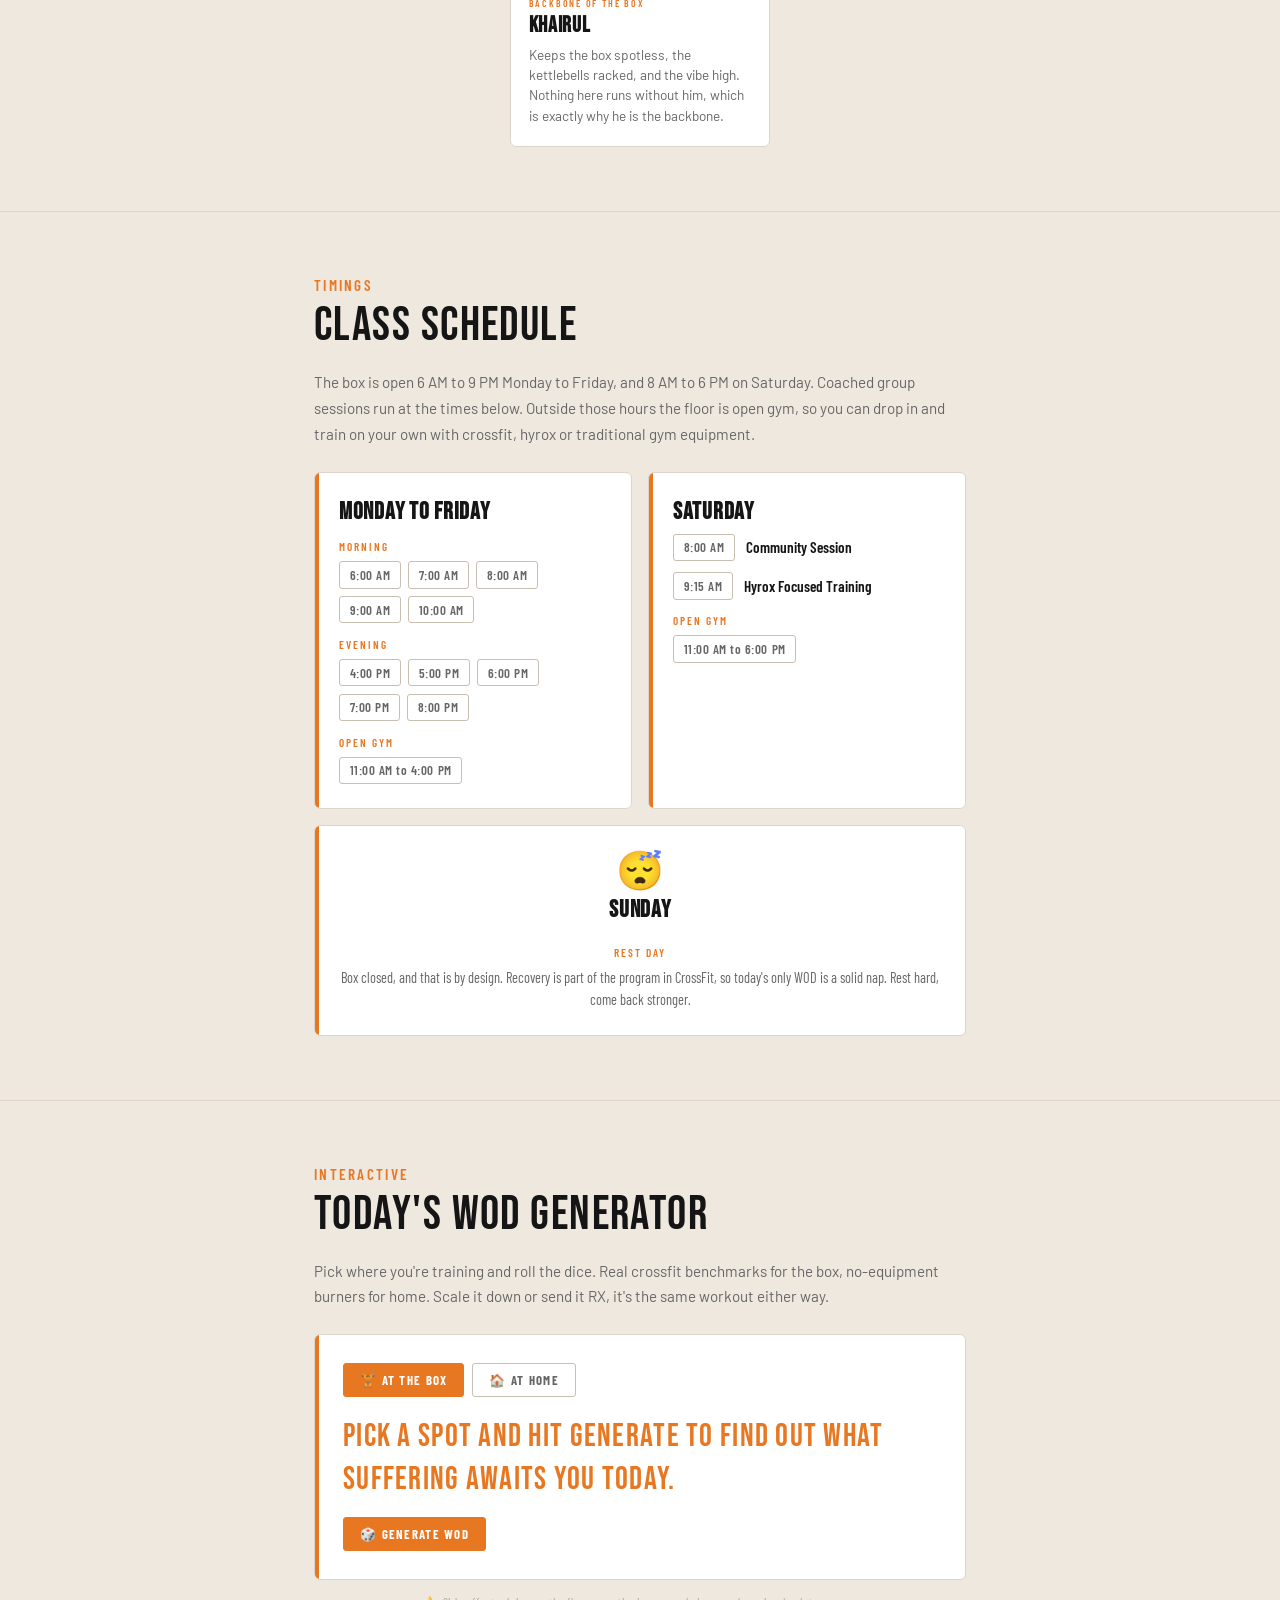
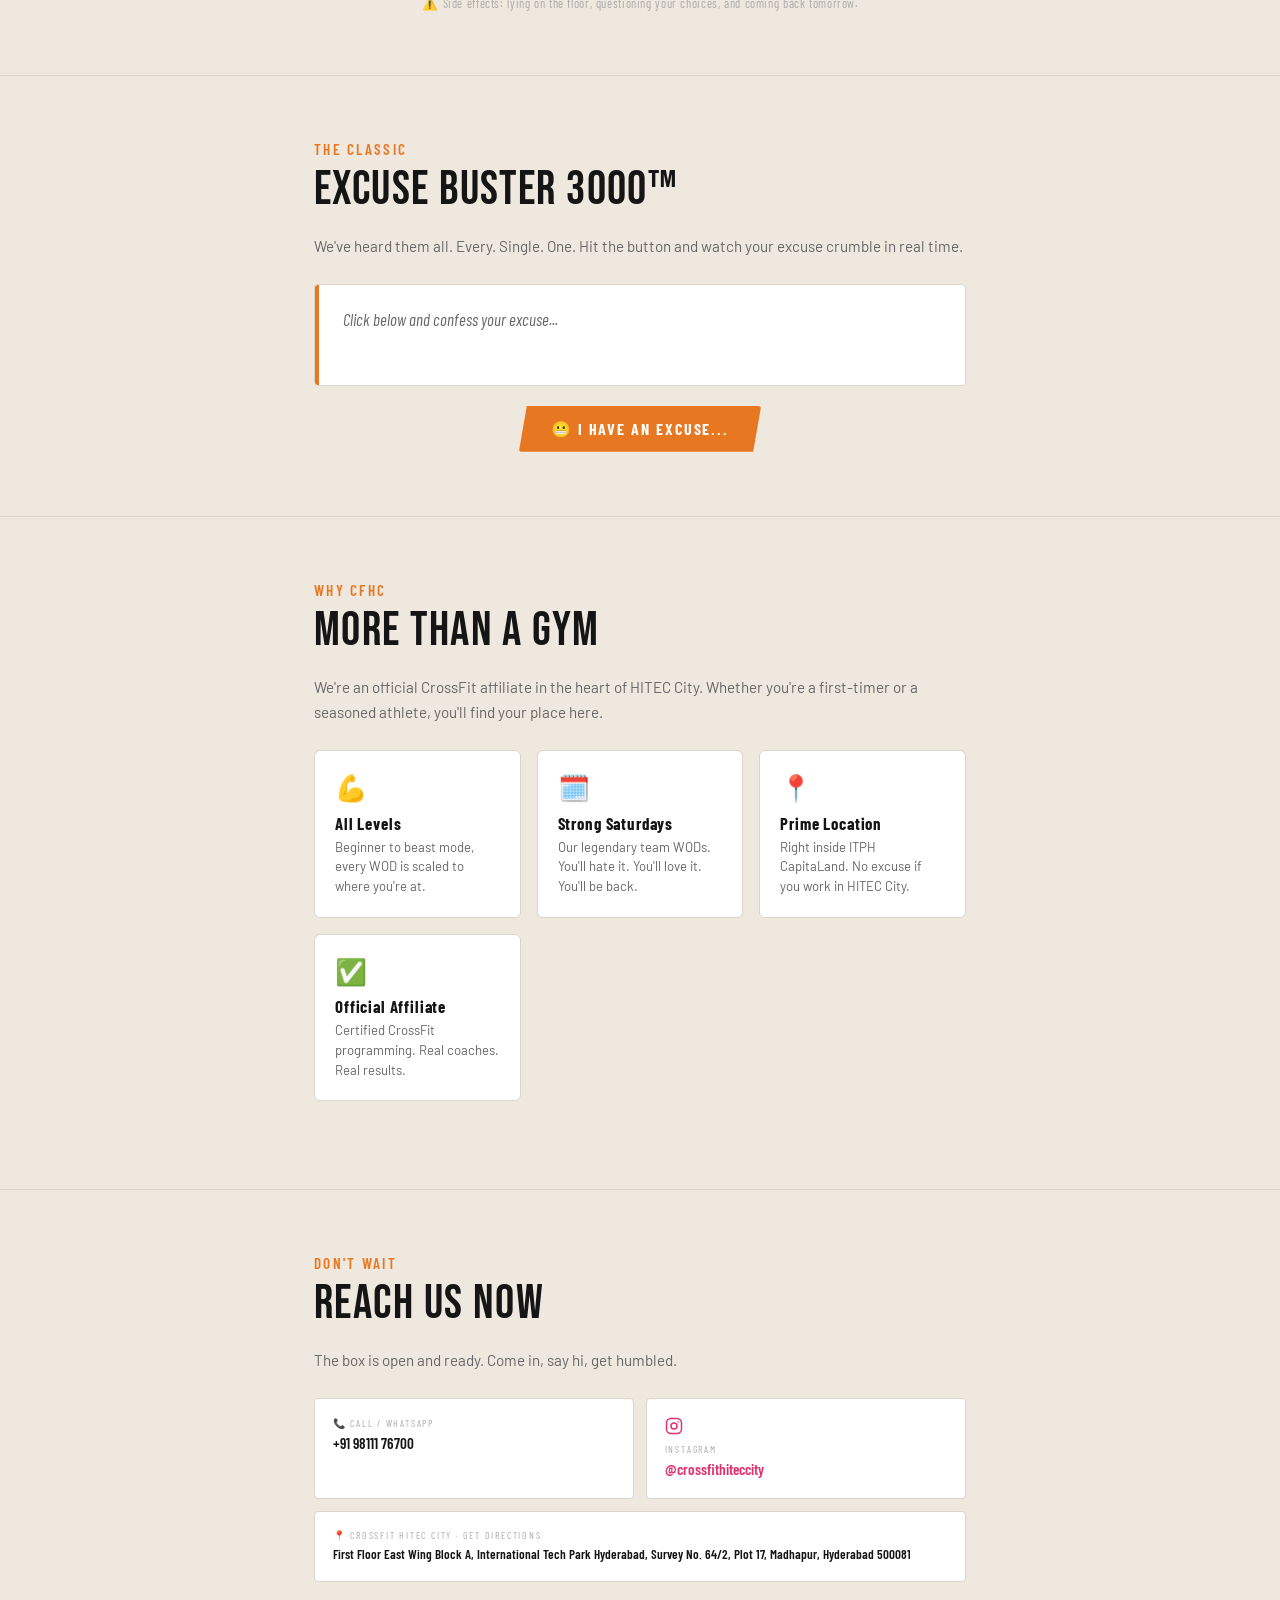
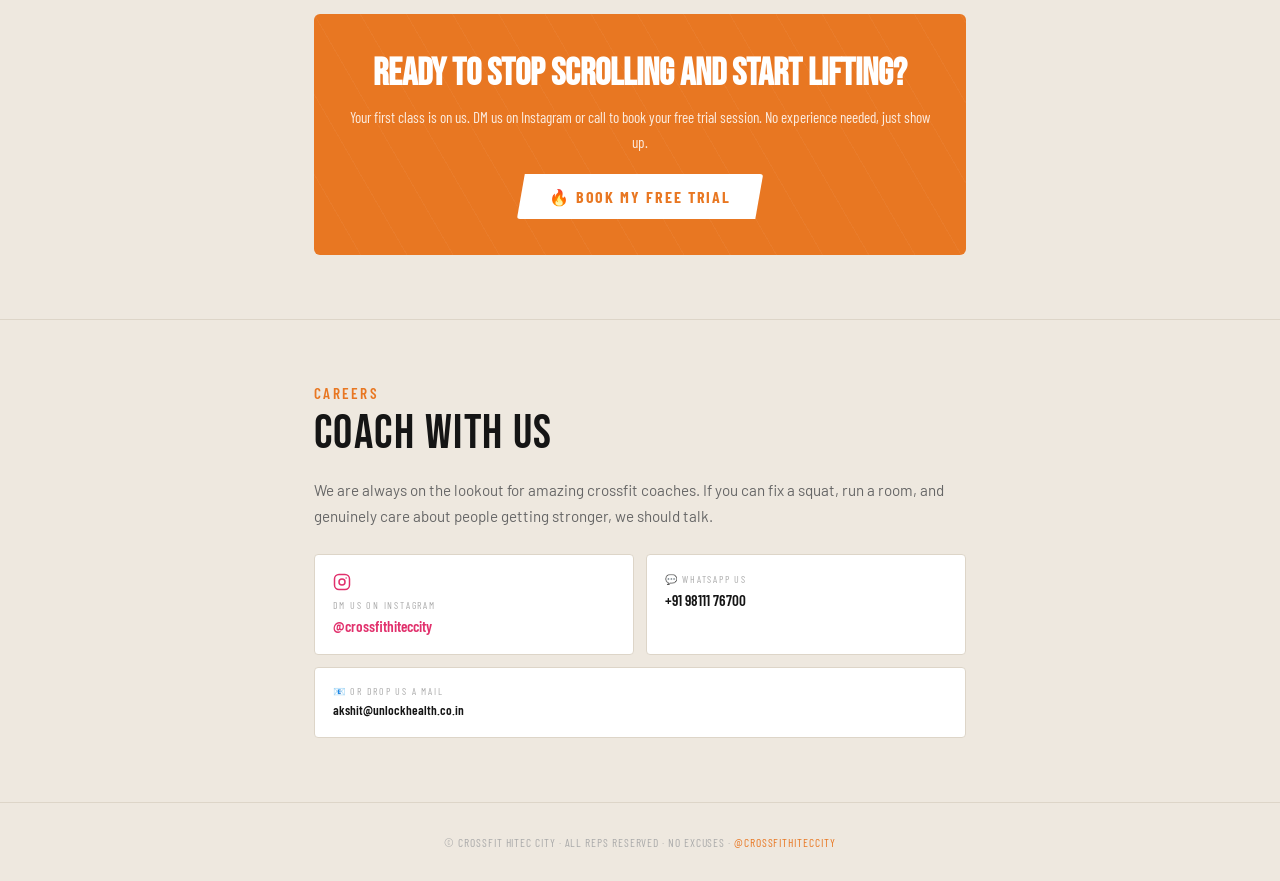
==== commit 516887b9: "reword the offer intro, we do have treadmills the line said no rows of treadmills but the box does h" ====
--- a/index.html
+++ b/index.html
@@ -140,7 +140,7 @@
 <div class="section-wrap reveal" id="offer">
   <div class="section-label">What We Offer</div>
   <h2 class="section-title">This Isn't a Regular Gym</h2>
-  <p class="section-body">No rows of treadmills, no working out alone in the corner. You get coached classes, real programming, and people who know your name. Here's what that looks like.</p>
+  <p class="section-body">No guessing what to do, no working out alone in the corner. You get coached classes, real programming, and people who know your name. Here's what that looks like.</p>
   <div class="community-grid">
     <div class="community-card"><div class="emoji">🏋️</div><h4>Group CrossFit Classes</h4><p>Coach-led sessions, never the same workout twice, scaled to whatever level you walk in at. the heart of the box.</p></div>
     <div class="community-card"><div class="emoji">🎯</div><h4>Personal Training</h4><p>One-on-one coaching built around your goals, at your pace. we go where you want to go.</p></div>
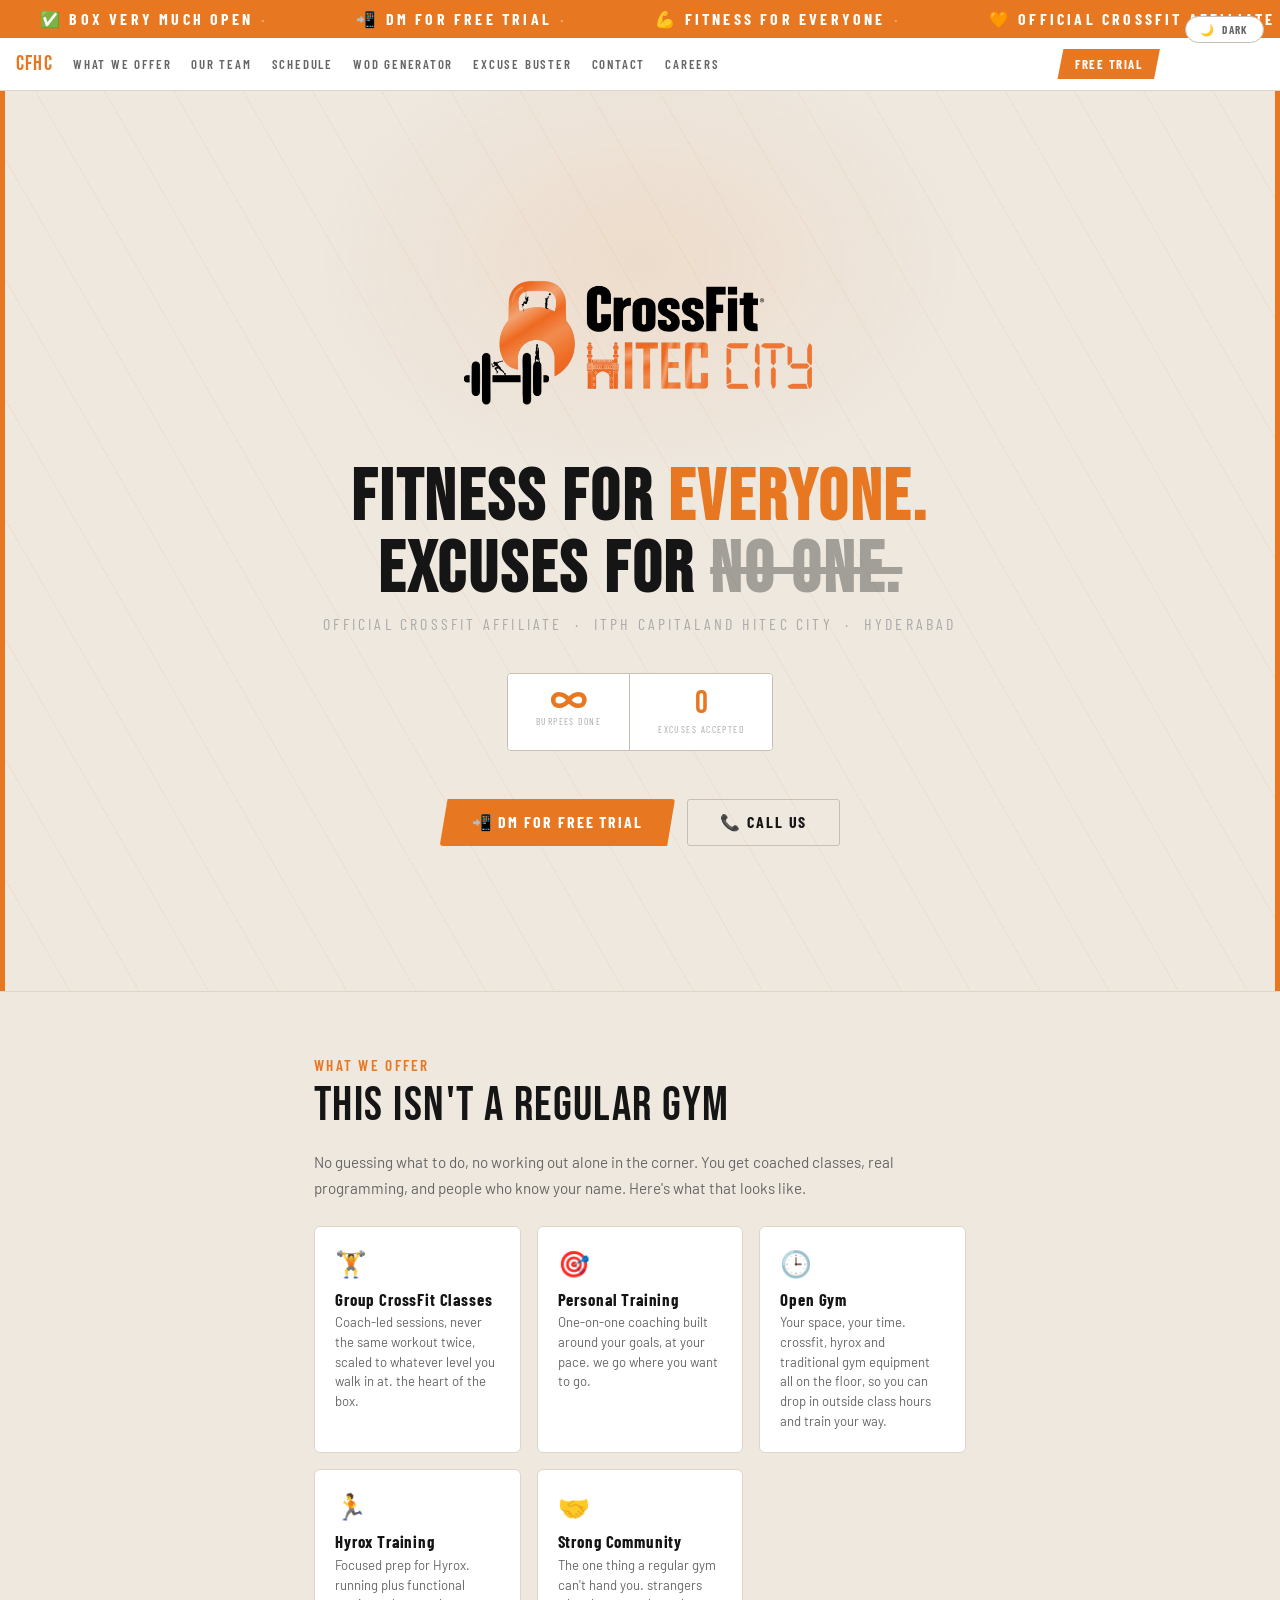
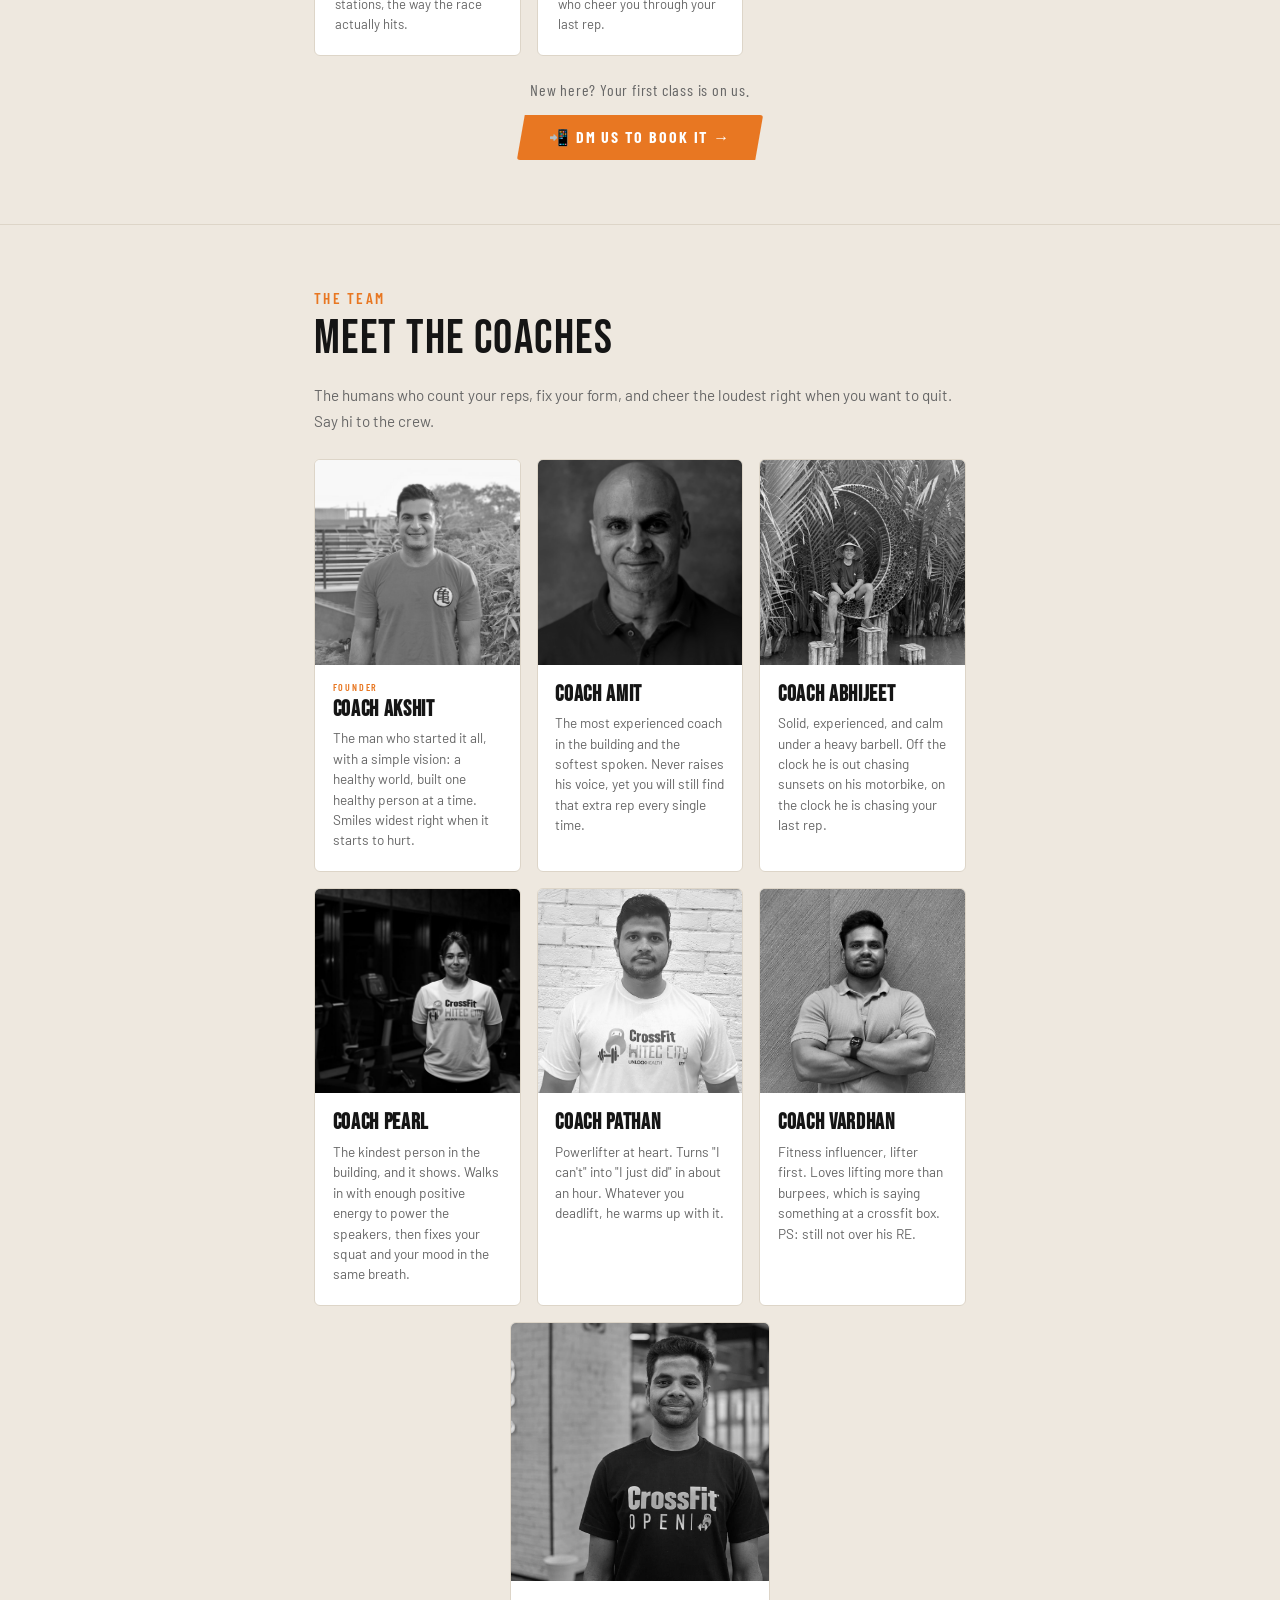
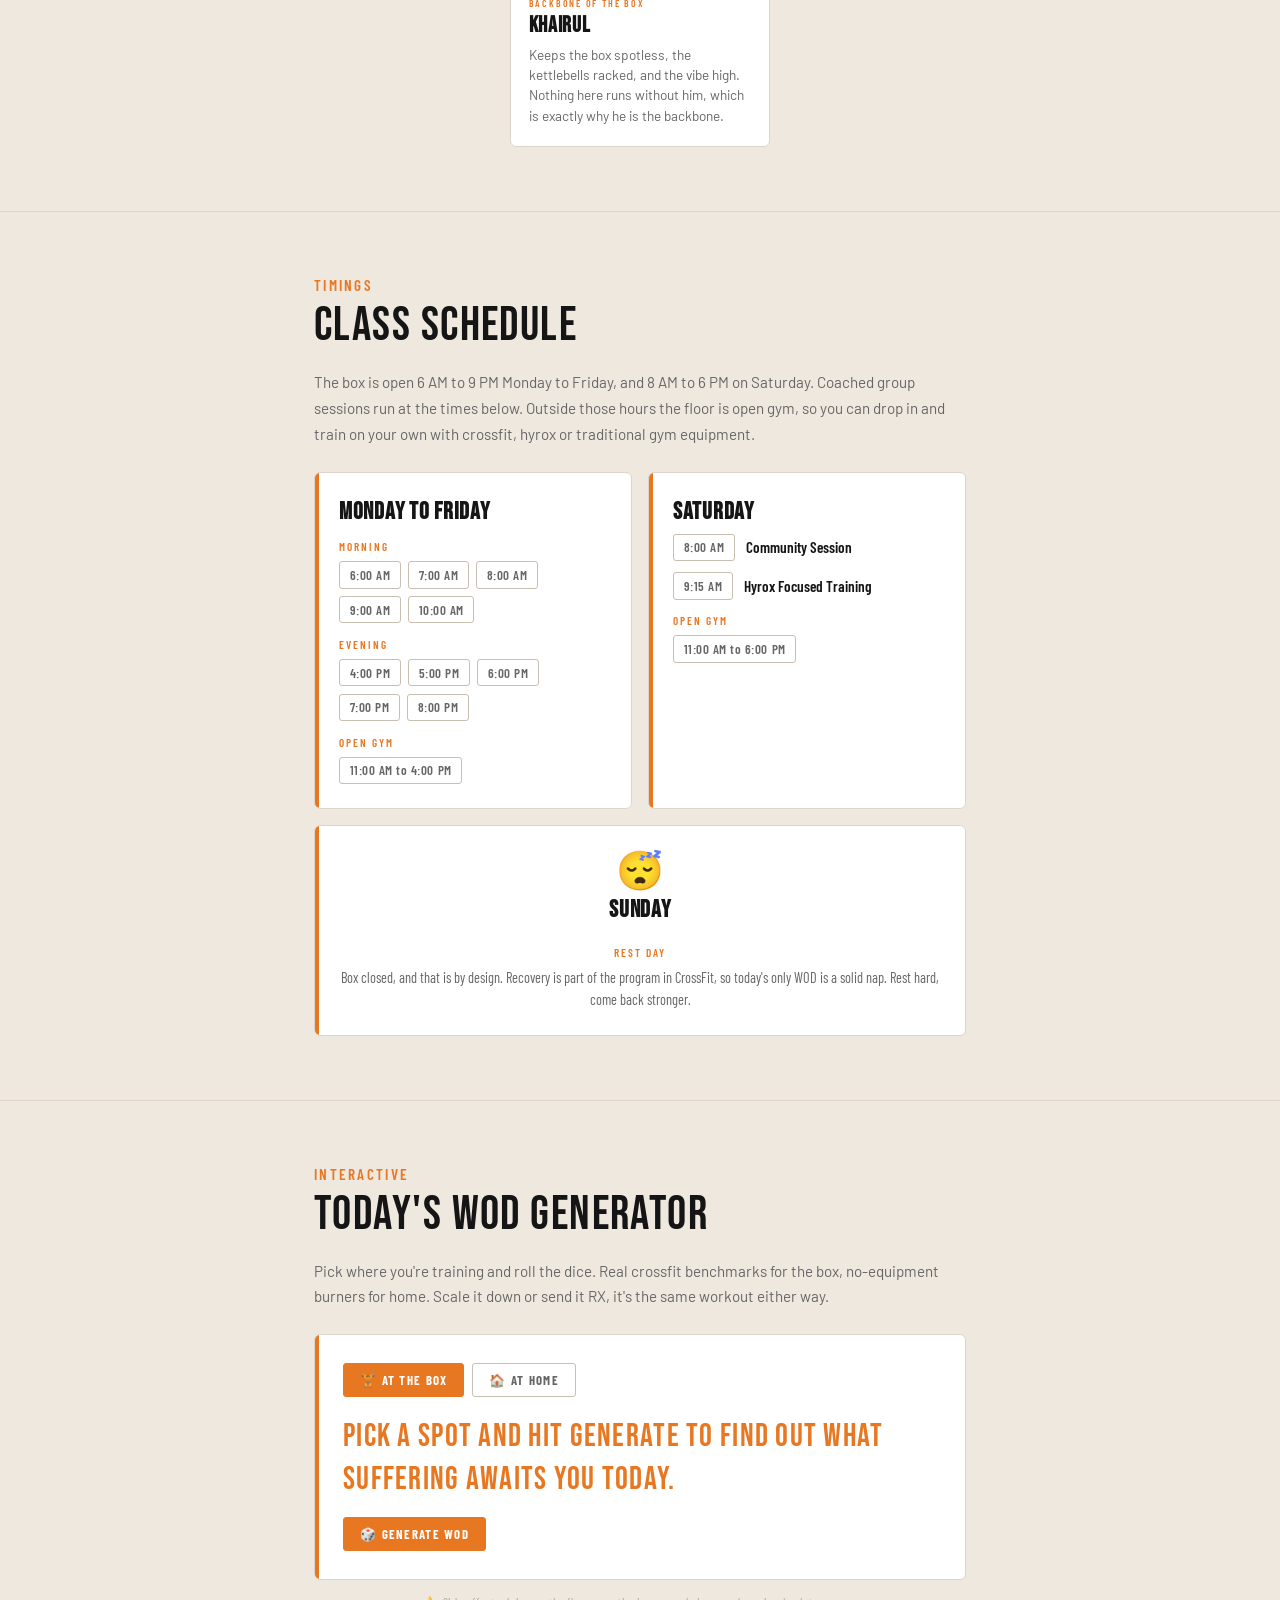
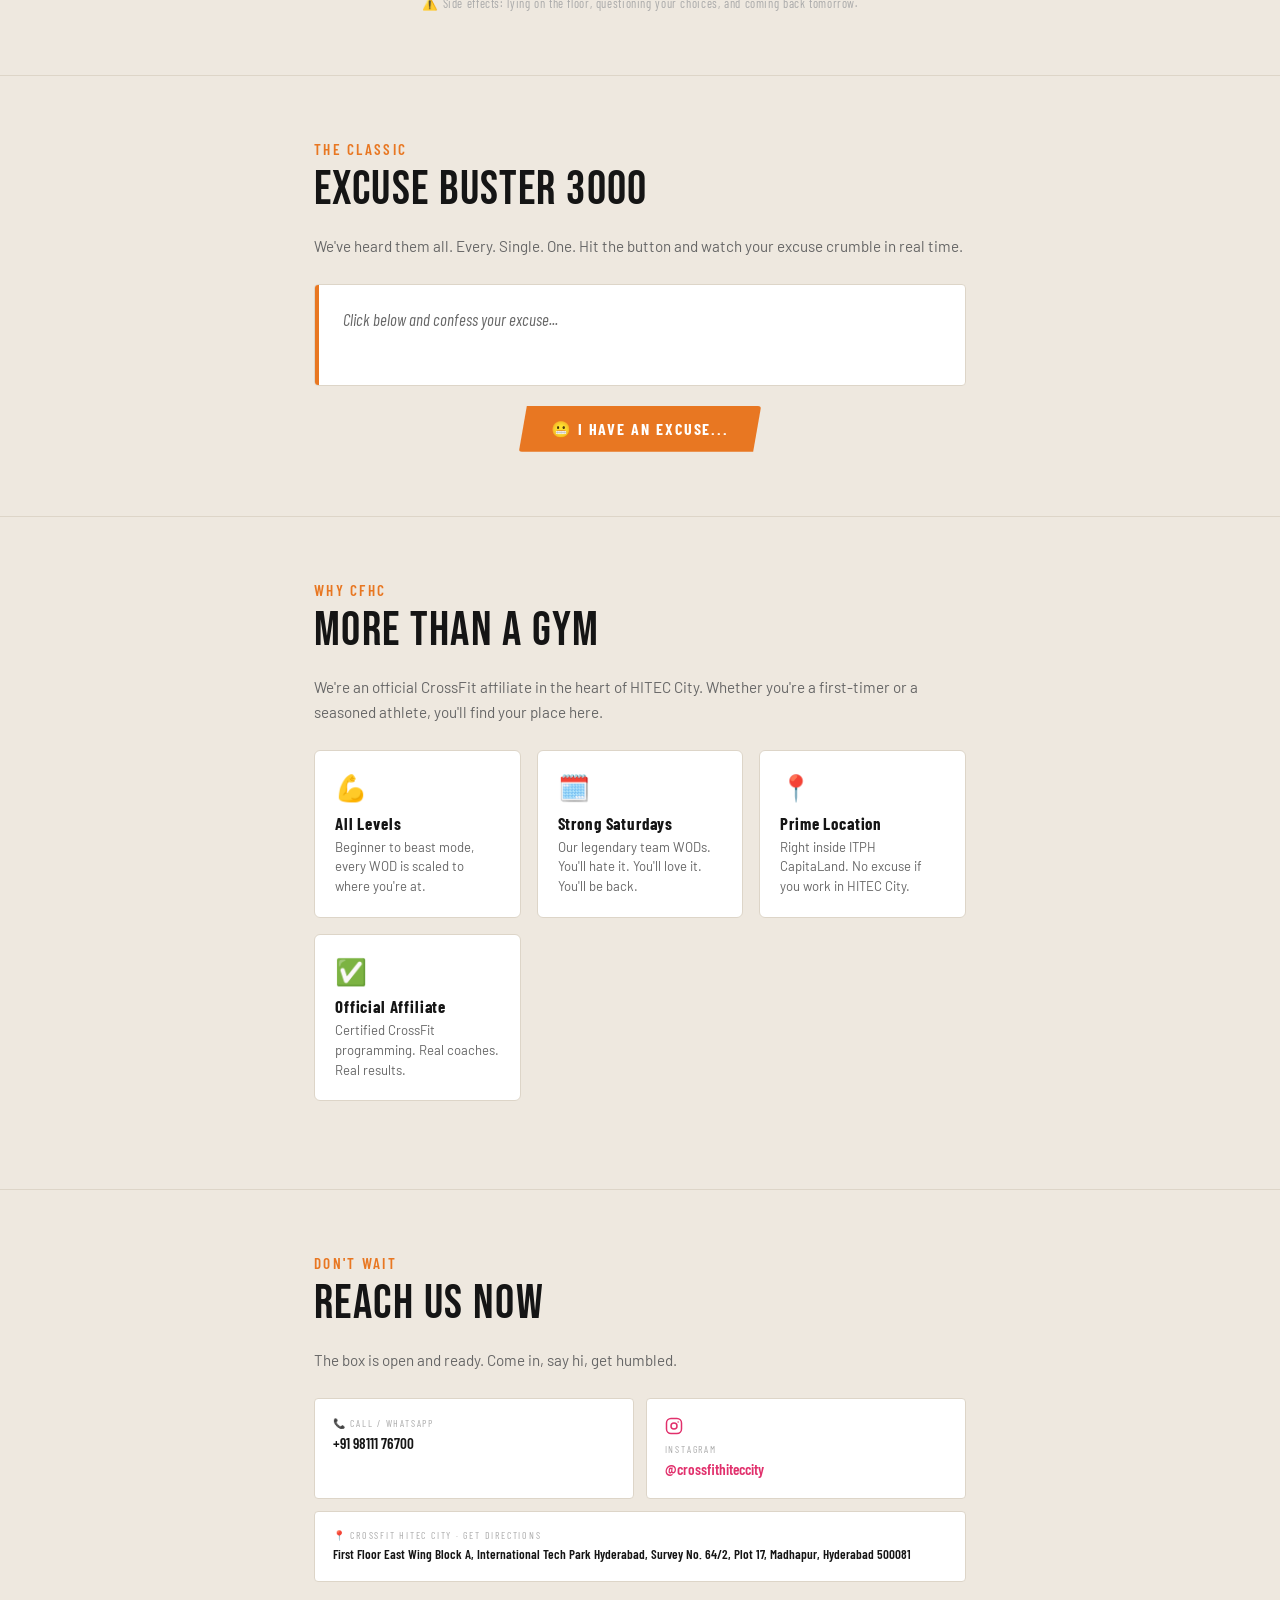
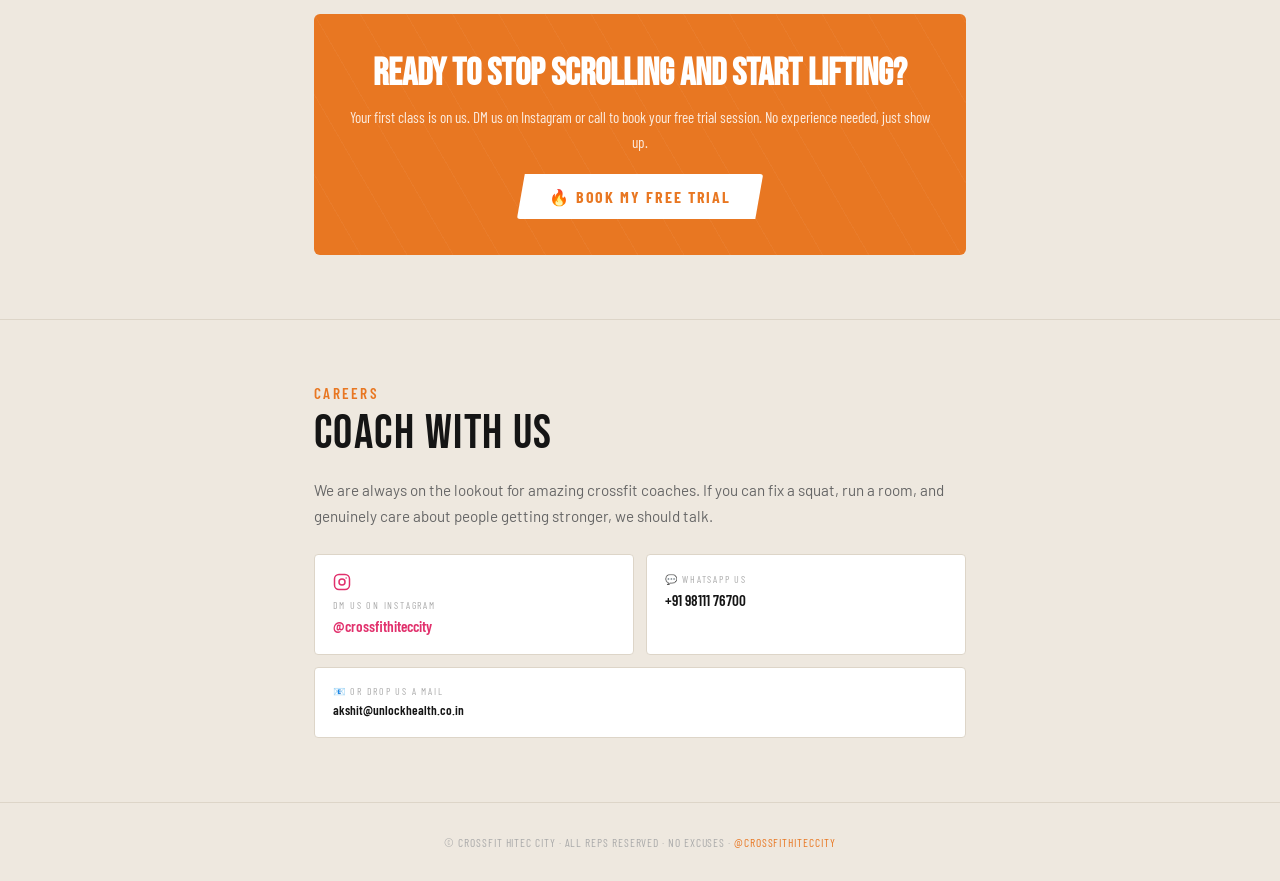
==== commit 80aa311b: "drop the trademark symbol from excuse buster 3000 we have not trademarked it, so removed the tm sign" ====
--- a/index.html
+++ b/index.html
@@ -296,7 +296,7 @@
 <!-- ══ EXCUSE BUSTER ══ -->
 <div class="section-wrap reveal" id="excuses">
   <div class="section-label">The Classic</div>
-  <h2 class="section-title">Excuse Buster 3000™</h2>
+  <h2 class="section-title">Excuse Buster 3000</h2>
   <p class="section-body">We've heard them all. Every. Single. One. Hit the button and watch your excuse crumble in real time.</p>
   <div class="excuse-card">
     <div class="excuse-text" id="excuseText">Click below and confess your excuse...</div>
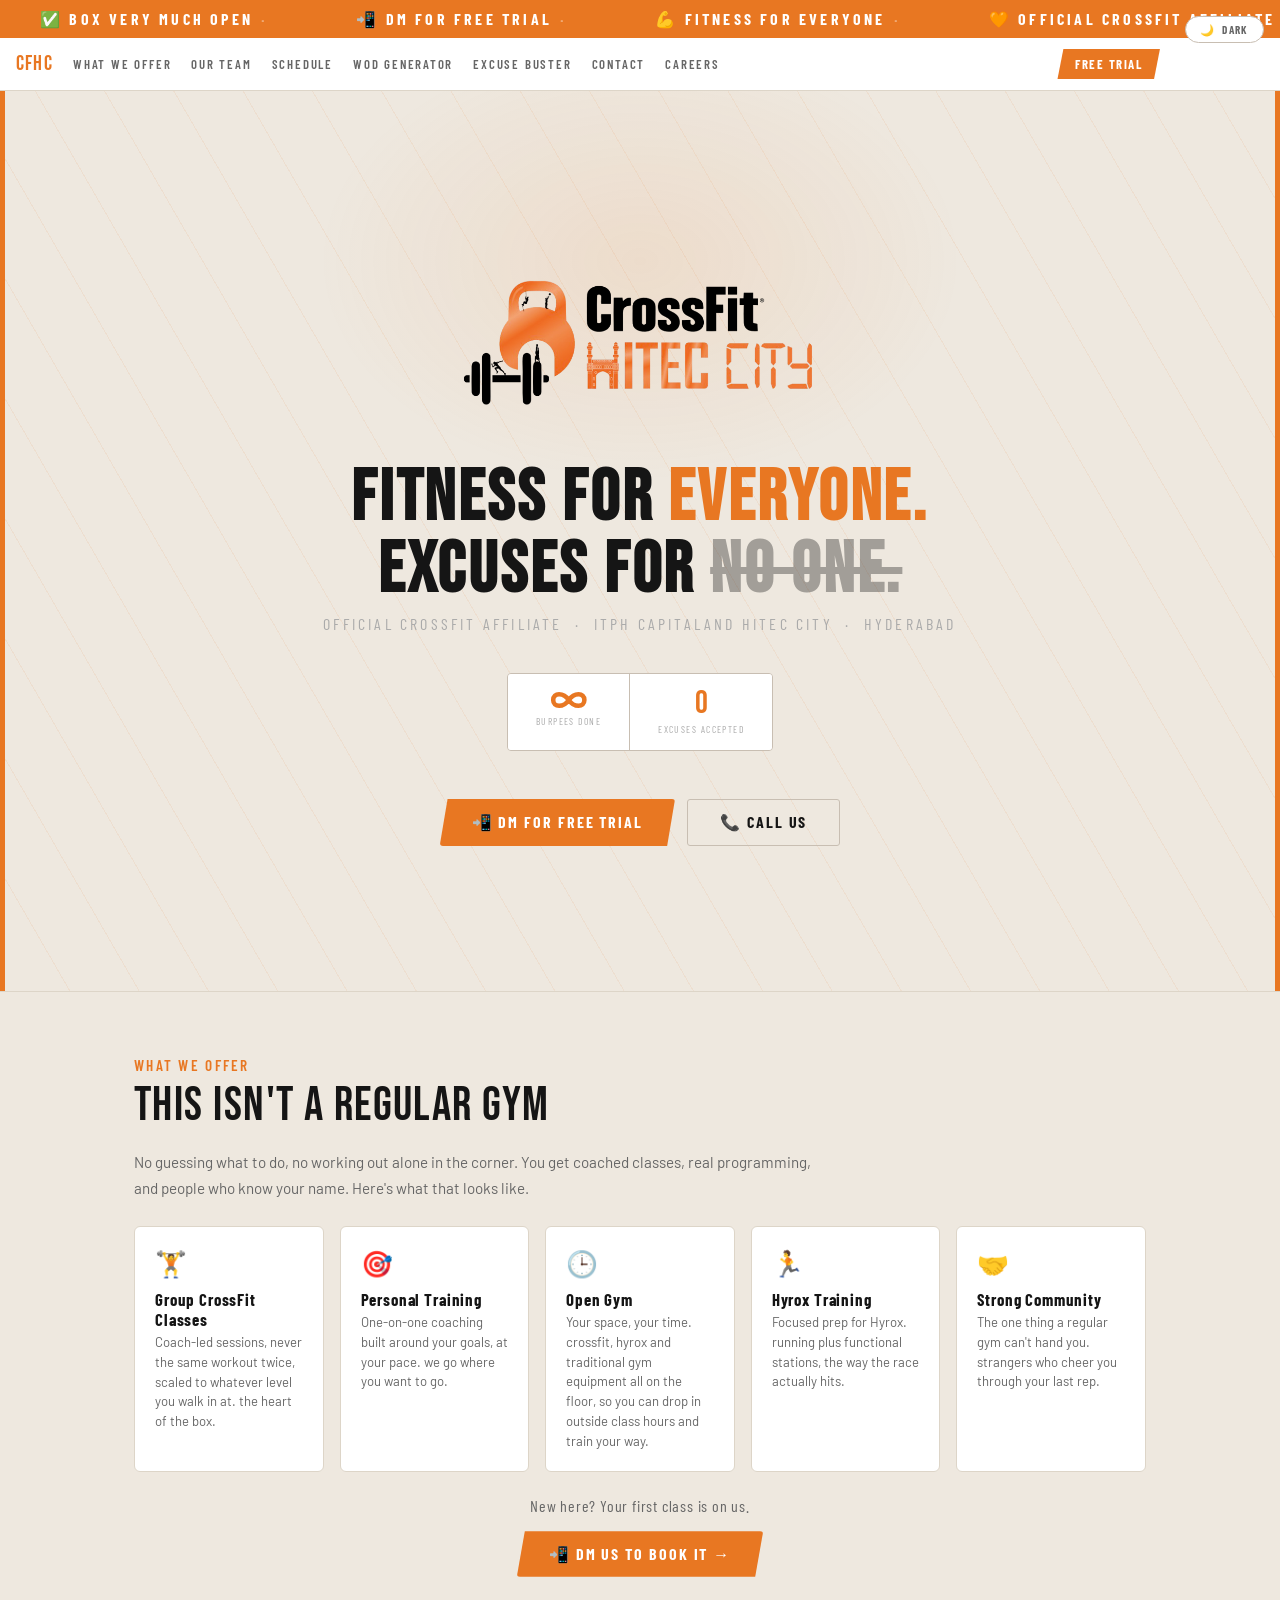
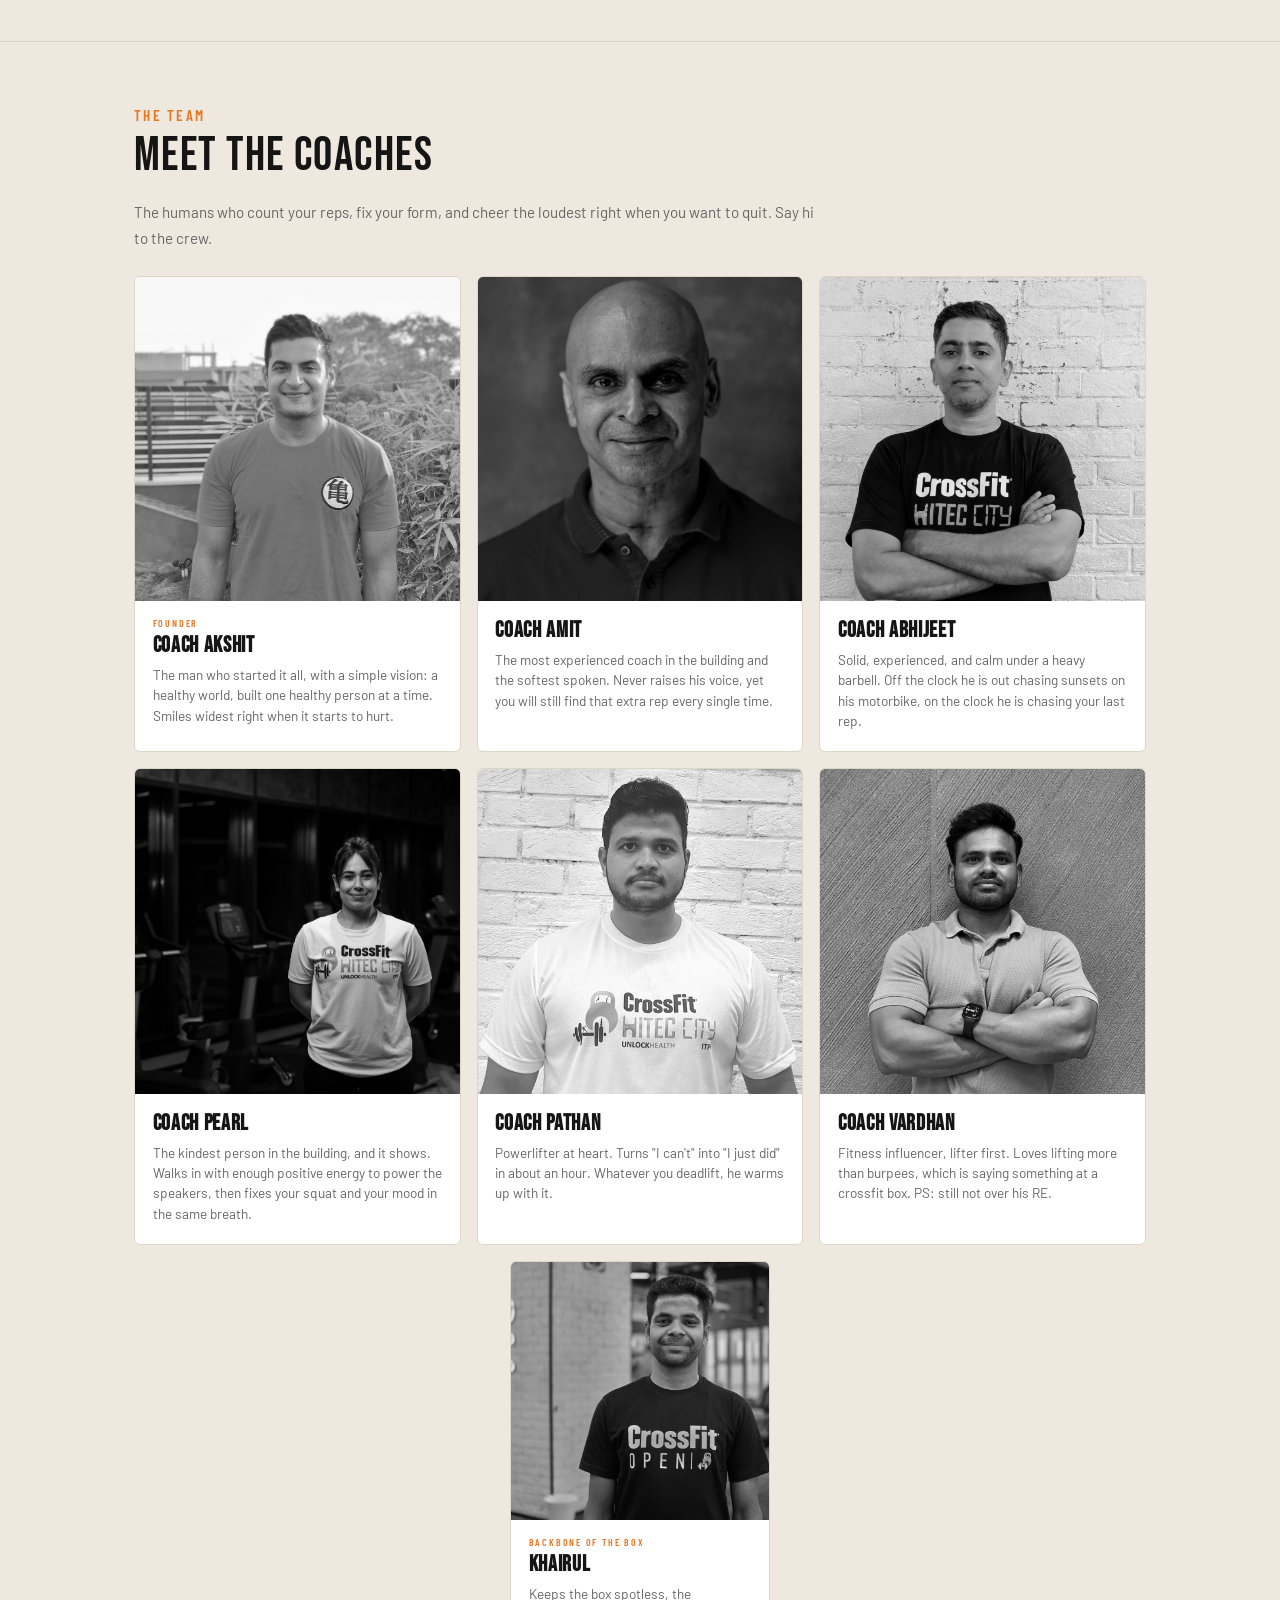
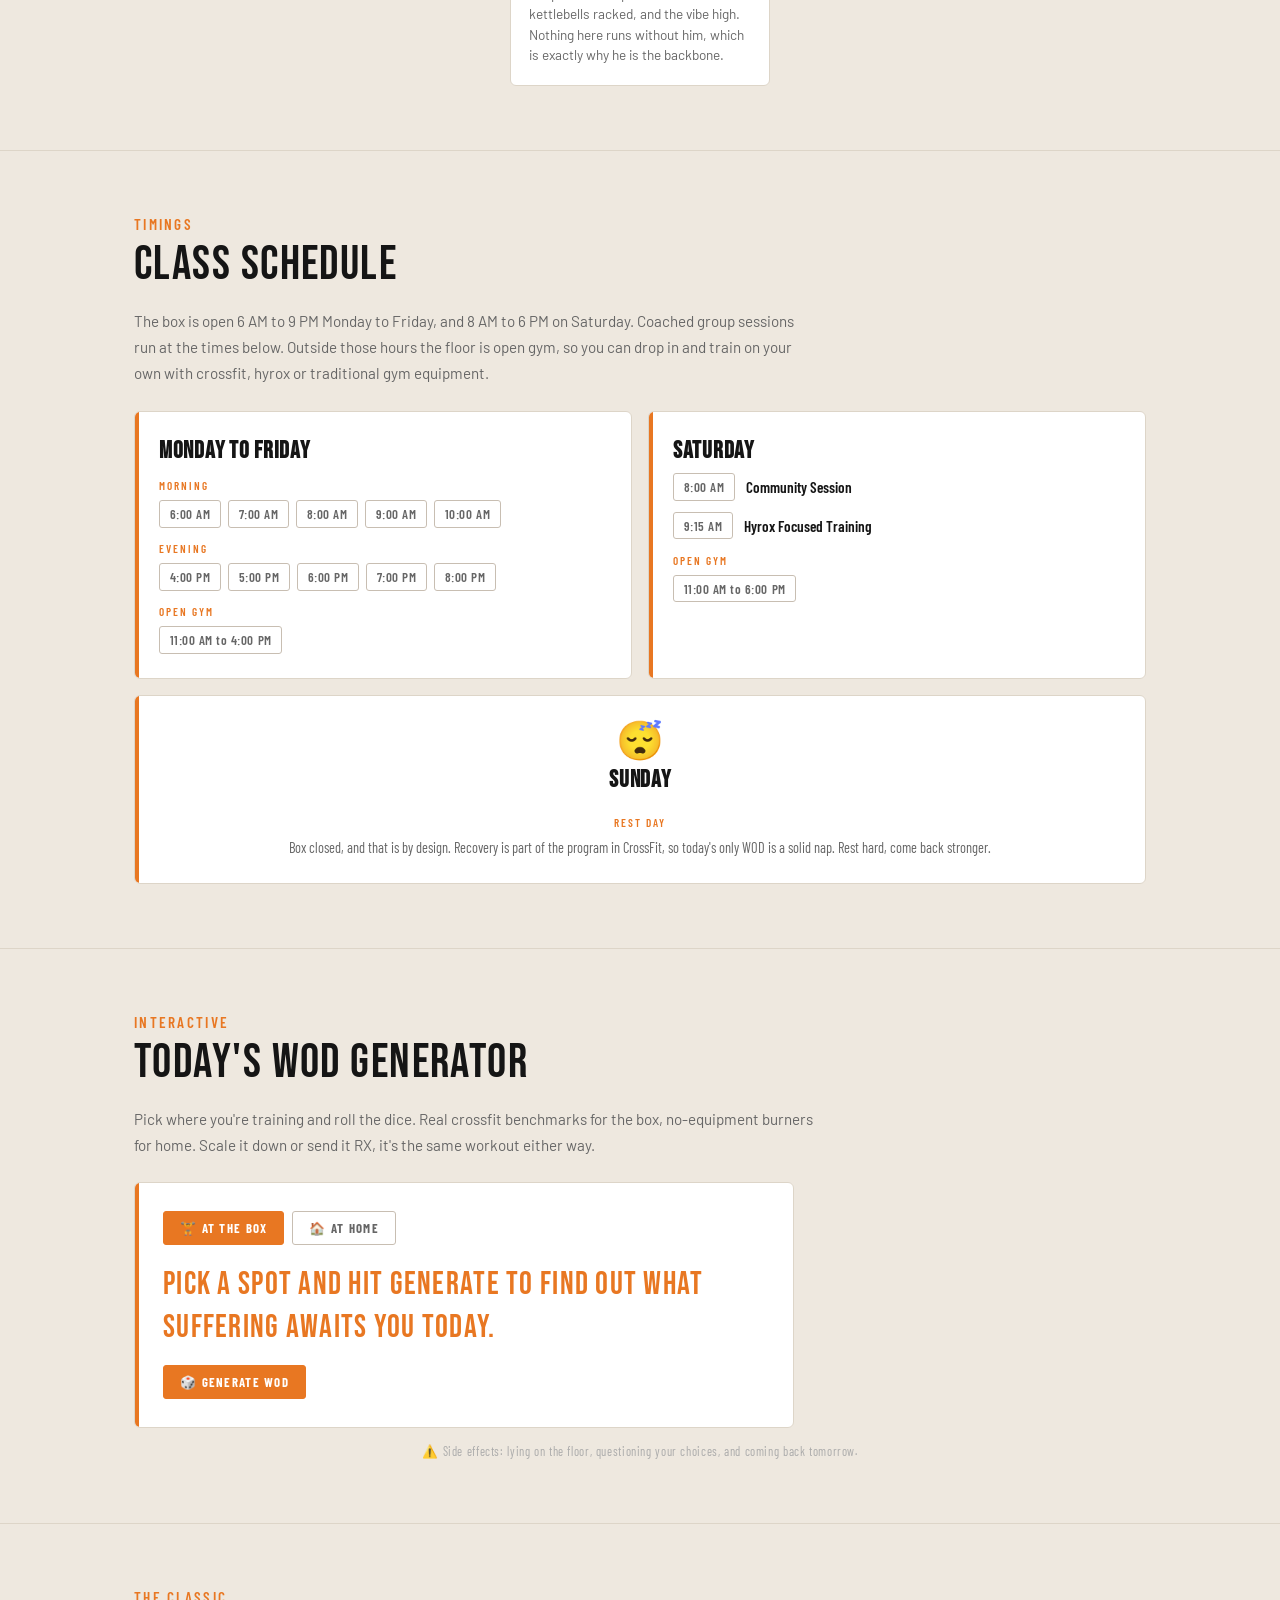
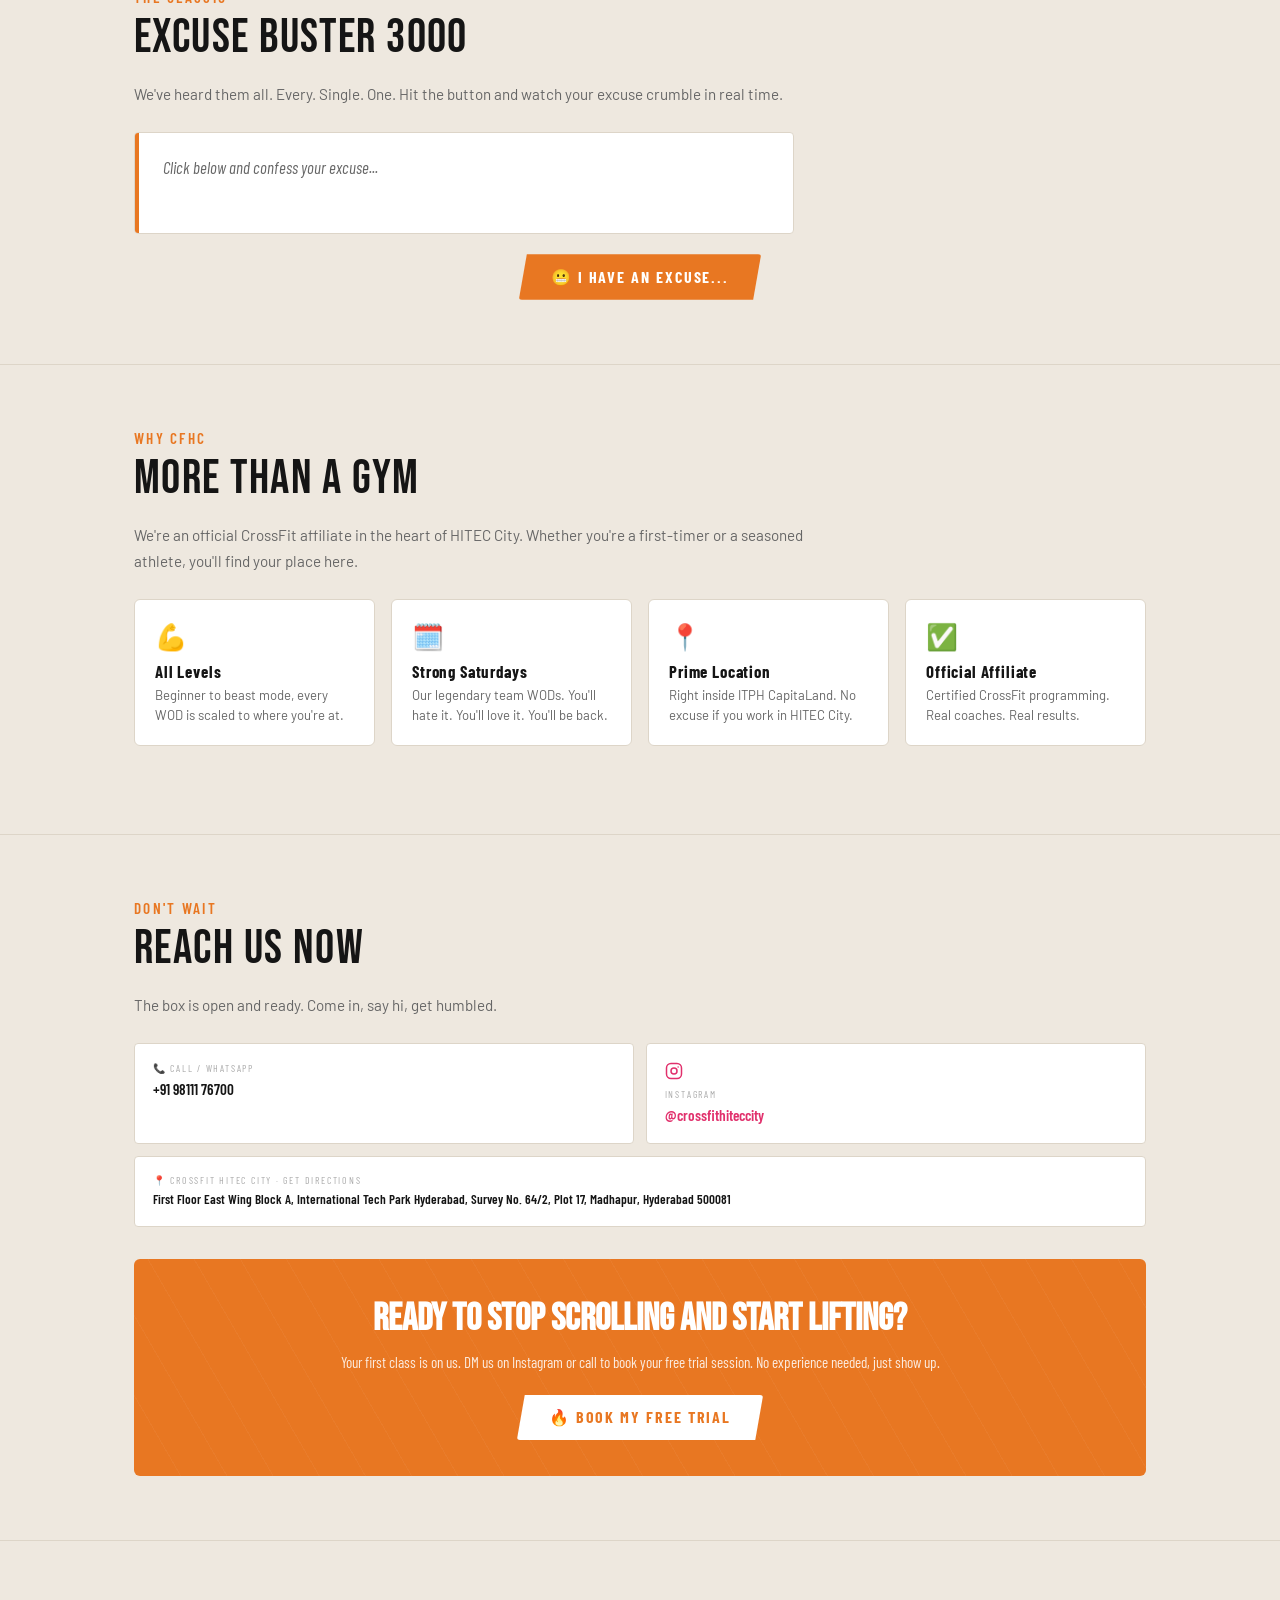
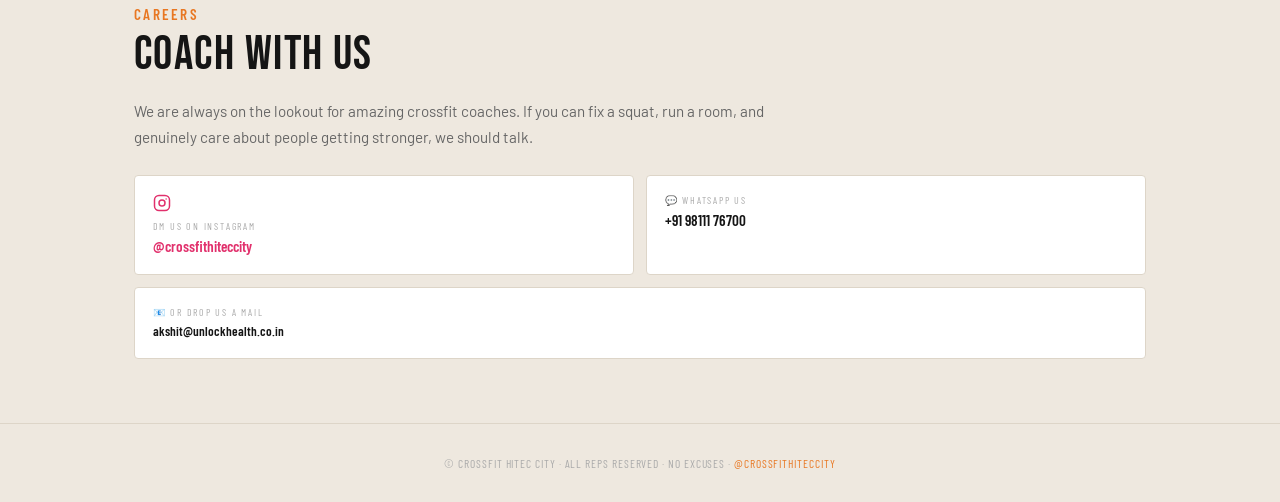
==== commit 2375161e: "use more of the screen on desktop the content sat in a narrow 700px column, leaving big empty margin" ====
--- a/index.html
+++ b/index.html
@@ -33,7 +33,7 @@
 
   <link href="https://fonts.googleapis.com/css2?family=Bebas+Neue&family=Barlow+Condensed:ital,wght@0,400;0,600;0,700;1,700&family=Barlow:wght@400;500&display=swap" rel="stylesheet"/>
   <!-- the ?v= number busts browser caches, bump it whenever css or js changes -->
-  <link rel="stylesheet" href="css/styles.css?v=5"/>
+  <link rel="stylesheet" href="css/styles.css?v=6"/>
 
   <!-- structured data so search engines understand this is a crossfit gym in hyderabad, with the address, phone and hours -->
   <script type="application/ld+json">
--- a/css/styles.css
+++ b/css/styles.css
@@ -98,15 +98,16 @@
 
 /* ── SECTION ── */
 /* scroll-margin keeps anchored sections from hiding under the fixed nav */
-.section-wrap{padding:4rem 1.5rem;max-width:700px;margin:0 auto;scroll-margin-top:56px}
+.section-wrap{padding:4rem 1.5rem;max-width:1060px;margin:0 auto;scroll-margin-top:56px}
 .section-label{font-family:'Barlow Condensed',sans-serif;font-size:clamp(.85rem,2.2vw,.95rem);font-weight:600;letter-spacing:.15em;text-transform:uppercase;color:var(--orange);margin-bottom:.5rem}
 /* weight 400 because the titles are real h2s now and bebas has no bold, so the browser would fake one */
 .section-title{font-family:'Bebas Neue',sans-serif;font-weight:400;font-size:clamp(2rem,6vw,3rem);letter-spacing:.03em;line-height:1;margin-bottom:1.25rem}
-.section-body{color:var(--text2);font-size:.95rem;line-height:1.7;margin-bottom:1.5rem}
+/* cap the intro paragraphs so lines stay readable even though the section is now wider */
+.section-body{color:var(--text2);font-size:.95rem;line-height:1.7;margin-bottom:1.5rem;max-width:680px}
 .section-divider{width:100%;height:1px;background:var(--border);margin:0}
 
 /* ── WOD GENERATOR ── */
-.wod-card{background:var(--bg2);border:1px solid var(--border);border-radius:6px;padding:1.75rem;margin-bottom:1rem;transition:background .3s,border-color .3s;position:relative;overflow:hidden}
+.wod-card{background:var(--bg2);border:1px solid var(--border);border-radius:6px;padding:1.75rem;margin-bottom:1rem;transition:background .3s,border-color .3s;position:relative;overflow:hidden;max-width:660px}
 .wod-card::before{content:'';position:absolute;left:0;top:0;bottom:0;width:4px;background:var(--orange)}
 /* box vs home toggle sits above the workout */
 .wod-toggle{display:flex;gap:.5rem;margin-bottom:1.1rem}
@@ -125,7 +126,7 @@
 .wod-btn.hot{background:var(--orange);border-color:var(--orange);color:#fff}
 
 /* ── EXCUSE ── */
-.excuse-card{background:var(--bg2);border:1px solid var(--border);border-radius:4px;padding:1.5rem 1.75rem;margin-bottom:1.25rem;transition:background .3s;position:relative;overflow:hidden}
+.excuse-card{background:var(--bg2);border:1px solid var(--border);border-radius:4px;padding:1.5rem 1.75rem;margin-bottom:1.25rem;transition:background .3s;position:relative;overflow:hidden;max-width:660px}
 .excuse-card::before{content:'';position:absolute;left:0;top:0;bottom:0;width:4px;background:#E87722}
 .excuse-text{font-family:'Barlow Condensed',sans-serif;font-style:italic;font-size:1.05rem;color:var(--text2);margin-bottom:.75rem;min-height:2.5rem;transition:opacity .2s}
 .reply-text{font-family:'Barlow Condensed',sans-serif;font-size:1.15rem;font-weight:700;color:var(--orange);transition:opacity .2s}
@@ -139,7 +140,9 @@
 .community-card p{font-size:.82rem;color:var(--text2);line-height:1.5}
 
 /* ── SCHEDULE ── */
-.schedule-grid{display:grid;grid-template-columns:repeat(auto-fit,minmax(240px,1fr));gap:1rem}
+/* two even columns (mon-fri and saturday) with sunday spanning full width below. one column on small screens */
+.schedule-grid{display:grid;grid-template-columns:1fr 1fr;gap:1rem}
+@media(max-width:640px){.schedule-grid{grid-template-columns:1fr}}
 .sched-card{background:var(--bg2);border:1px solid var(--border);border-radius:6px;padding:1.5rem;position:relative;overflow:hidden;transition:background .3s,border-color .3s}
 .sched-card::before{content:'';position:absolute;left:0;top:0;bottom:0;width:4px;background:var(--orange)}
 .sched-day{font-family:'Bebas Neue',sans-serif;font-size:1.5rem;letter-spacing:.03em;color:var(--text);margin-bottom:.5rem}
@@ -154,7 +157,8 @@
 .sched-rest-emoji{font-size:2.4rem;margin-bottom:.4rem;line-height:1}
 
 /* ── COACHES ── */
-.coaches-grid{display:grid;grid-template-columns:repeat(auto-fit,minmax(180px,1fr));gap:1rem}
+/* wider min so we get 3 across on desktop (keeps the 6 coaches as a balanced 3 + 3) */
+.coaches-grid{display:grid;grid-template-columns:repeat(auto-fit,minmax(280px,1fr));gap:1rem}
 .coach-card{background:var(--bg2);border:1px solid var(--border);border-radius:6px;overflow:hidden;transition:border-color .2s,transform .2s}
 .coach-card:hover{border-color:var(--orange);transform:translateY(-3px)}
 /* photos are a mixed bag, so crop them square and grey them out so the row looks like one set. colour comes back on hover */
